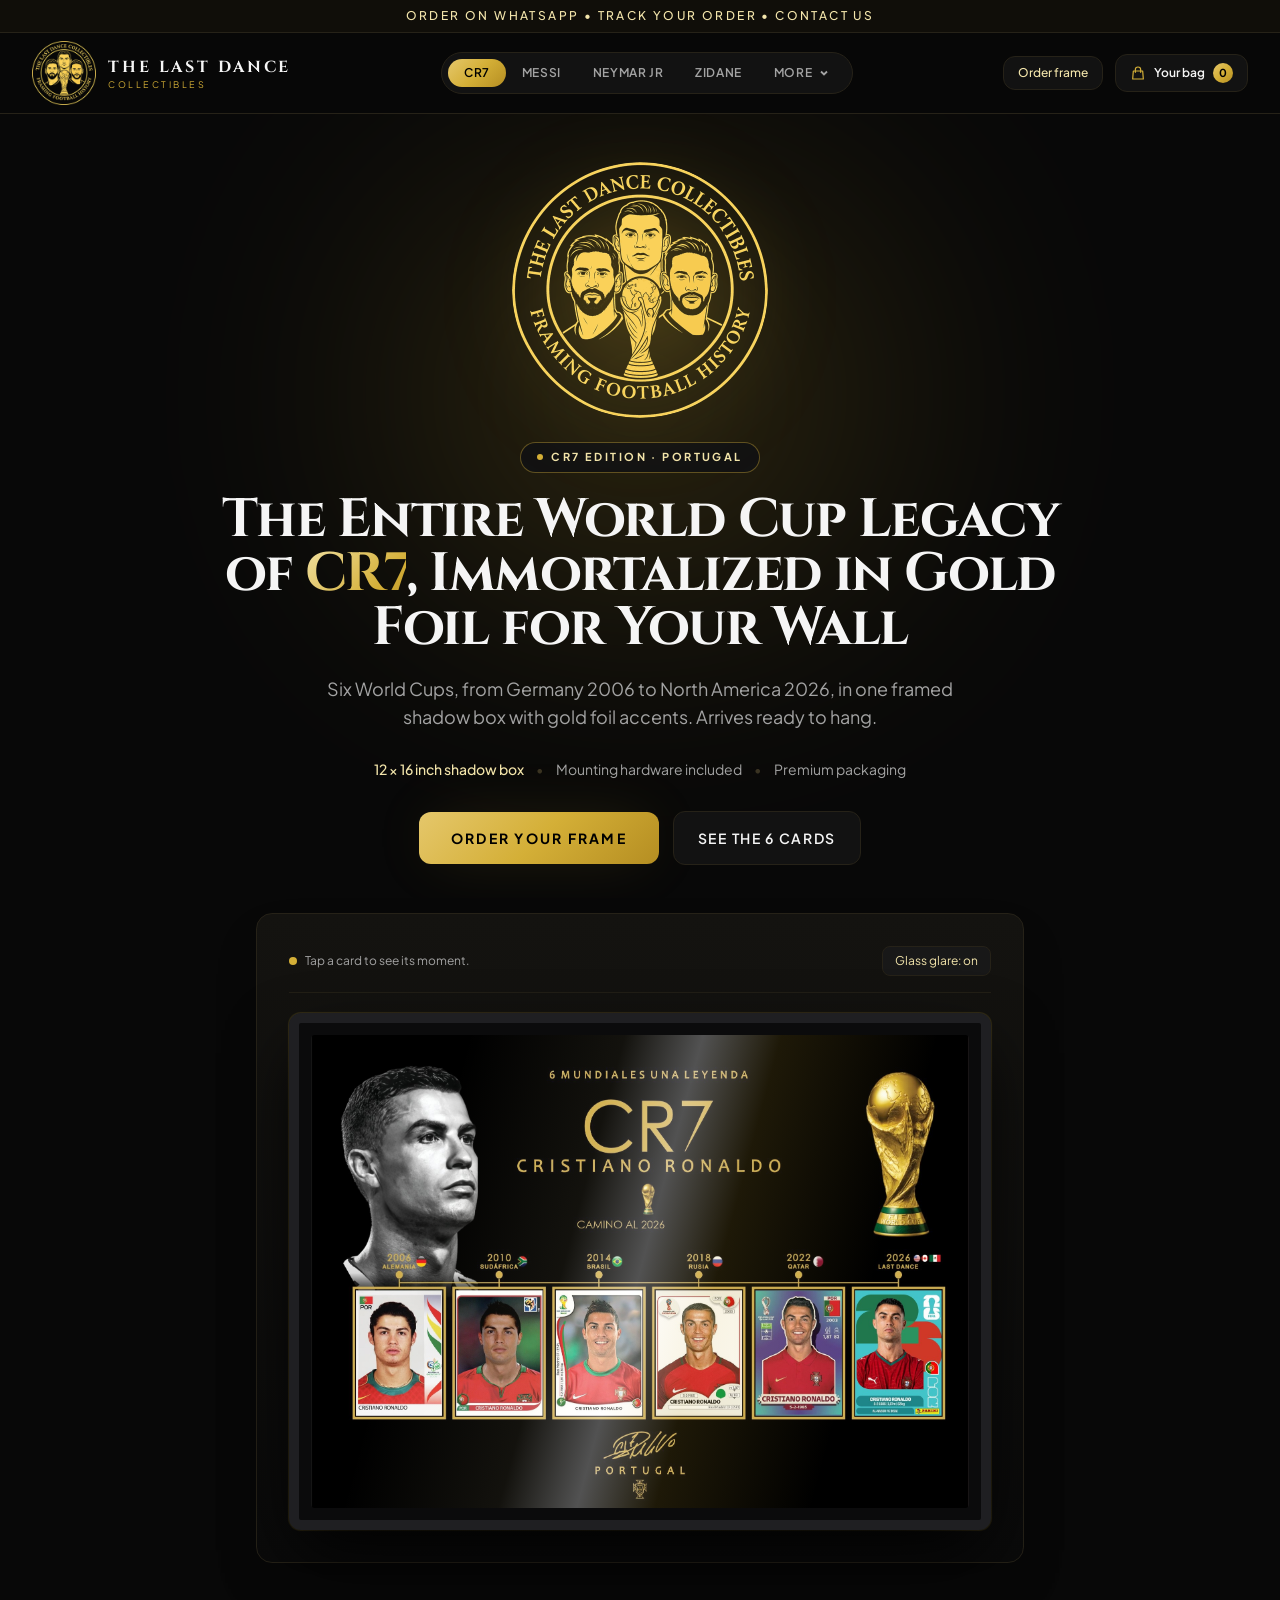
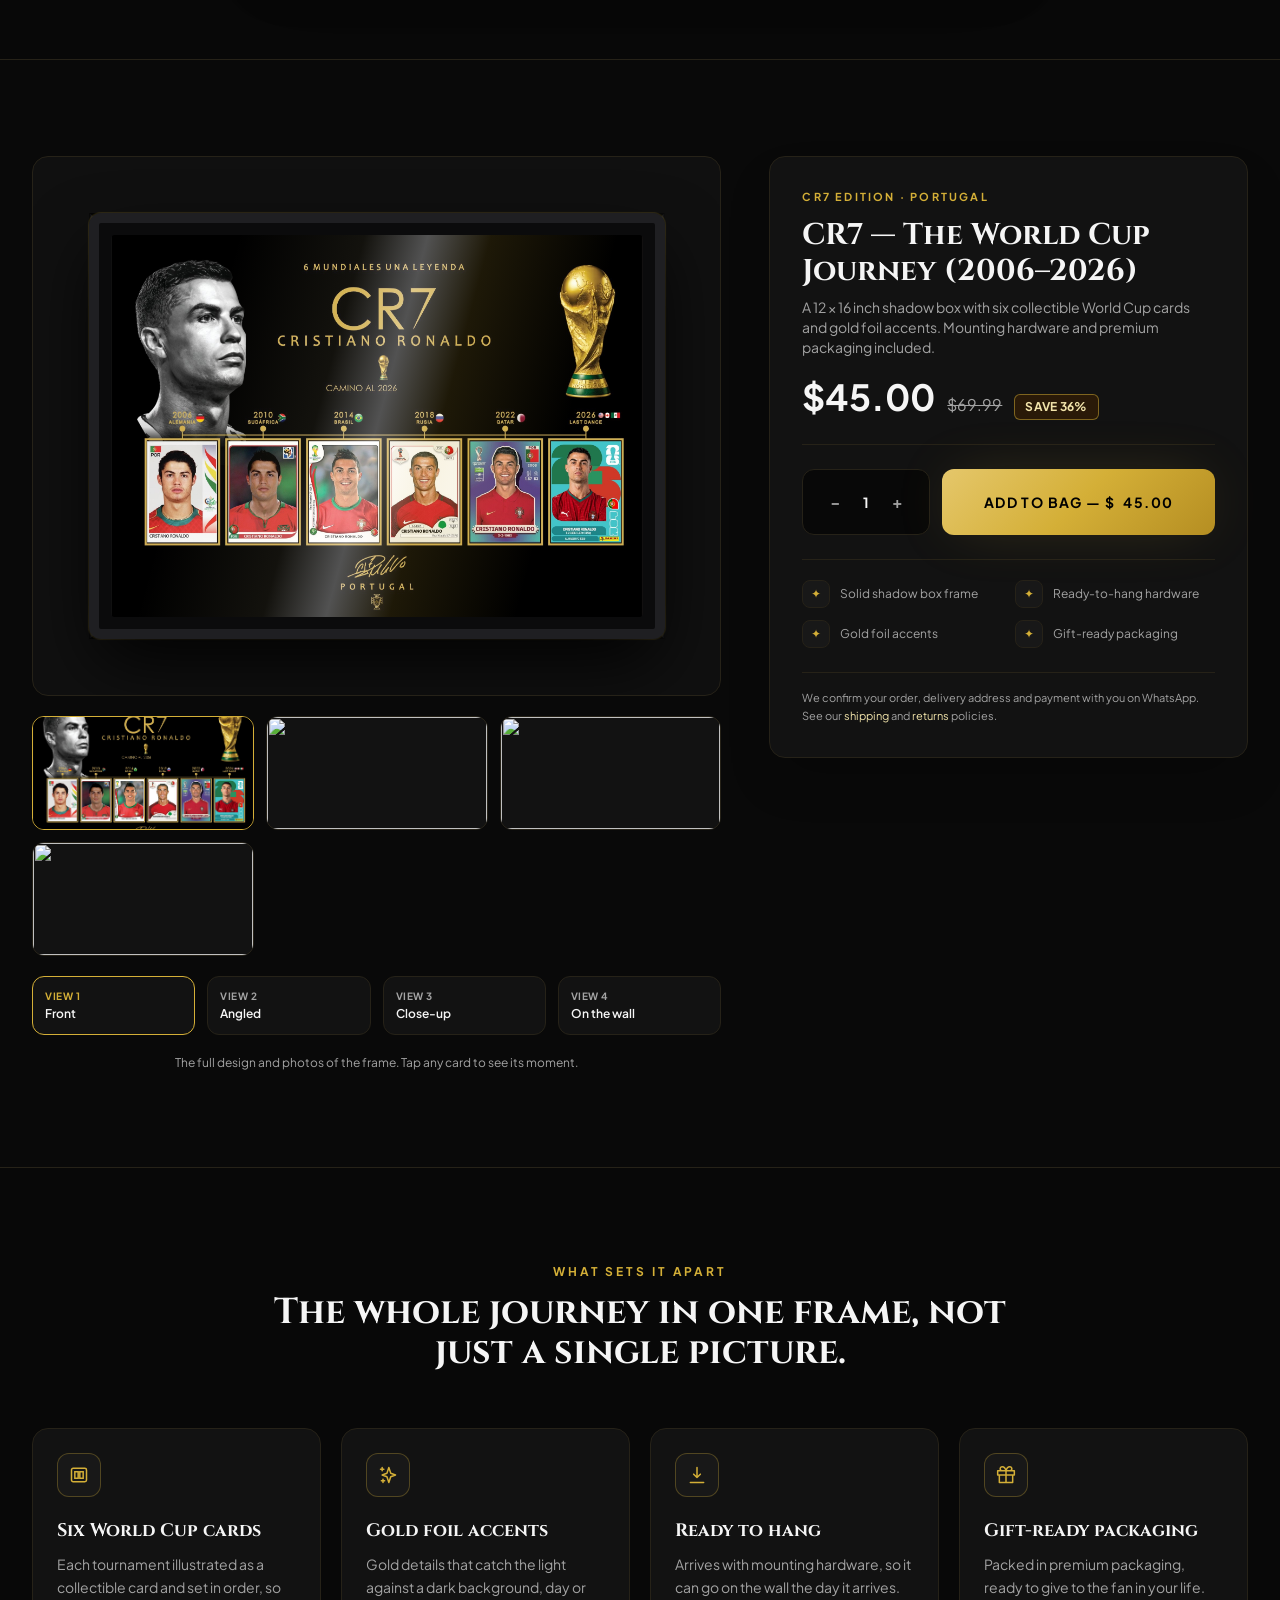
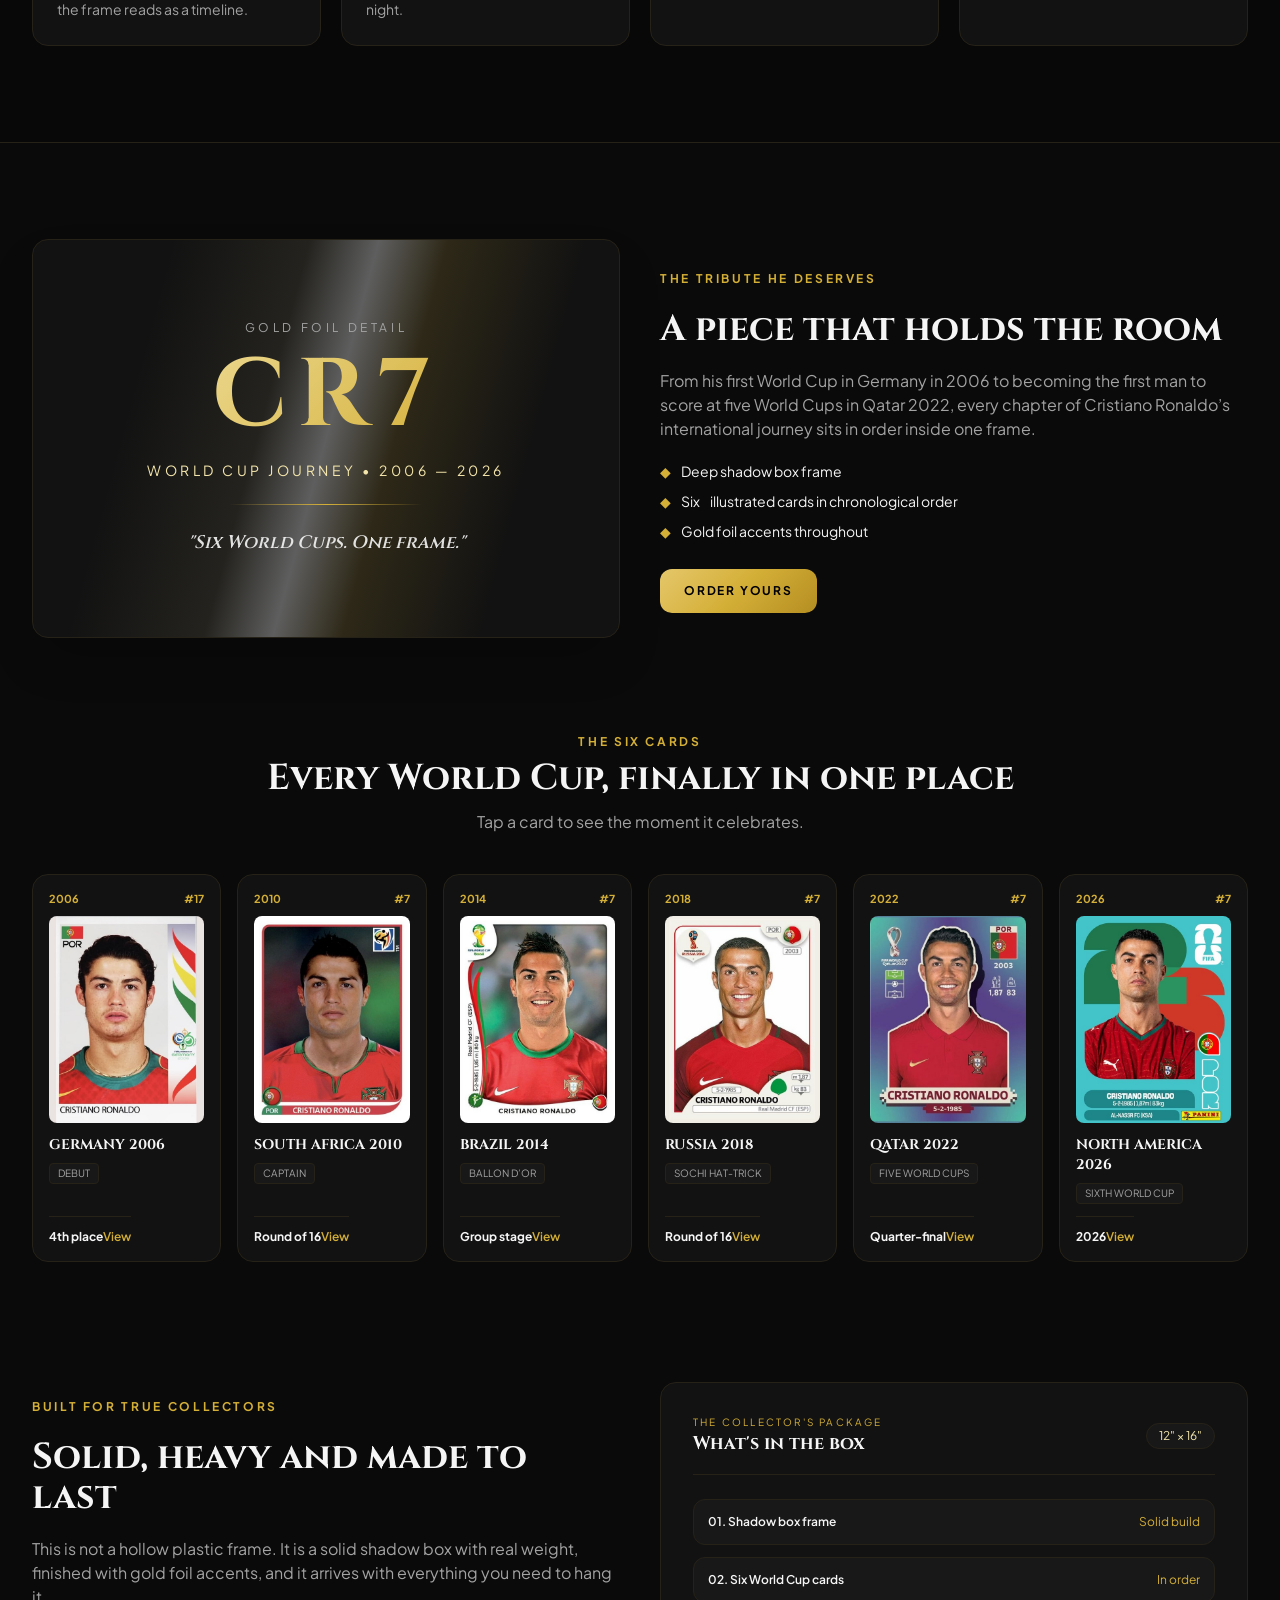
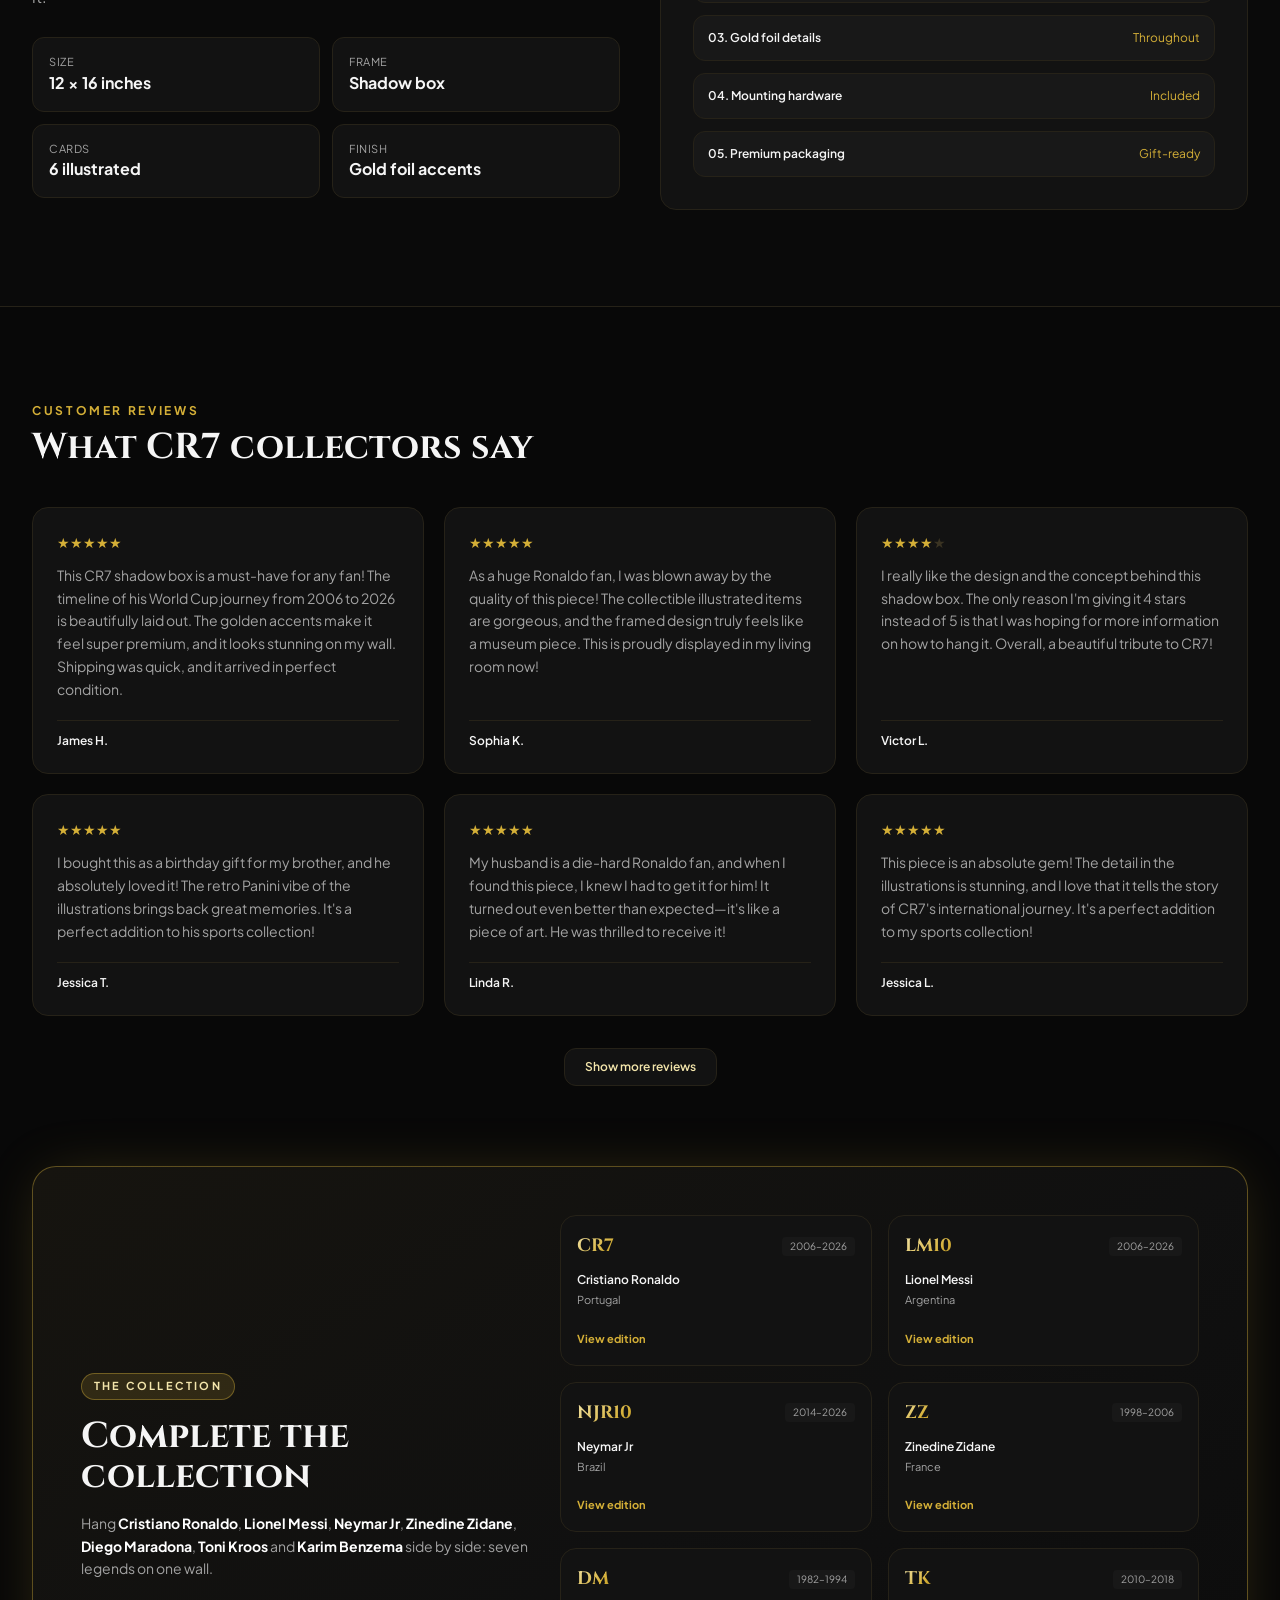
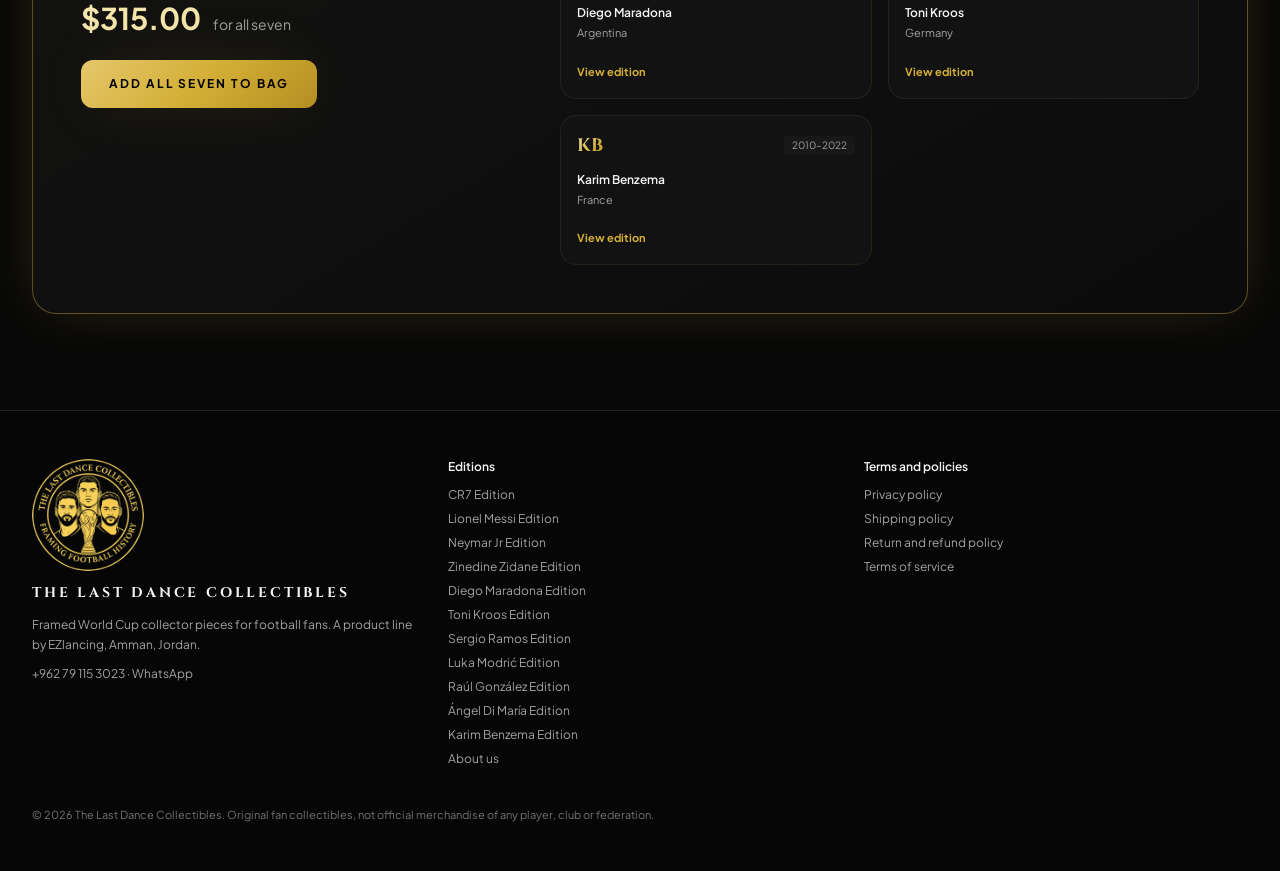
==== index.html @ a459f12a "Benzema edition: three World Cup stickers, photo, signature, FFF crest; Kroos gets the DFB crest Co-" ====
<!DOCTYPE html>
<html lang="en" class="dark scroll-smooth">
<head>
  <meta charset="UTF-8"/>
  <meta name="viewport" content="width=device-width, initial-scale=1.0"/>
  <title>The Last Dance Collectibles | World Cup Collector Frames</title>
  <meta name="description" content="Framed World Cup collector pieces for CR7, Lionel Messi and Neymar Jr fans: a 12×16 inch shadow box with six collectible cards, gold foil accents and mounting hardware. Order on WhatsApp."/>
  <link rel="canonical" href="https://legacy7.onrender.com/"/>
  <link rel="icon" type="image/png" href="favicon.png" id="favicon"/>
  <link rel="apple-touch-icon" href="apple-touch-icon.png"/>
  <meta name="theme-color" content="#080808"/>
  <meta property="og:type" content="product"/>
  <meta property="og:site_name" content="The Last Dance Collectibles"/>
  <meta property="og:title" content="The Last Dance Collectibles | World Cup Collector Frames"/>
  <meta property="og:description" content="Framed World Cup collector pieces for CR7, Lionel Messi and Neymar Jr fans: a 12×16 inch shadow box with six collectible cards, gold foil accents and mounting hardware. Order on WhatsApp."/>
  <meta property="og:url" content="https://legacy7.onrender.com/"/>
  <meta property="og:image" content="https://adelly33.com/cdn/shop/files/ly3.png?v=1781213927&amp;width=1200"/>
  <meta name="twitter:card" content="summary_large_image"/>
  <link rel="preload" href="fonts/cinzel-latin-700-normal.woff2" as="font" type="font/woff2" crossorigin/>
  <link rel="preload" href="fonts/plus-jakarta-sans-latin-wght-normal.woff2" as="font" type="font/woff2" crossorigin/>
  <link rel="preconnect" href="https://adelly33.com" crossorigin/>
  <script type="application/ld+json">{"@context": "https://schema.org", "@type": "Product", "name": "CR7 Edition — The Last Dance Collectibles", "description": "A 12×16 inch framed shadow box tracing CR7's World Cup journey from 2006 to 2026, with gold foil accents and mounting hardware included.", "image": "https://adelly33.com/cdn/shop/files/ly3.png?v=1781213927&width=1200", "brand": {"@type": "Brand", "name": "The Last Dance Collectibles"}, "offers": {"@type": "Offer", "price": "45.00", "priceCurrency": "USD", "availability": "https://schema.org/InStock", "url": "https://legacy7.onrender.com/"}}</script>
  <link rel="stylesheet" href="tailwind.css"/>
  <style>
    @font-face{font-family:'Cinzel';src:url('fonts/cinzel-latin-600-normal.woff2') format('woff2');font-weight:500 600;font-display:swap}
    @font-face{font-family:'Cinzel';src:url('fonts/cinzel-latin-700-normal.woff2') format('woff2');font-weight:700 900;font-display:swap}
    @font-face{font-family:'Plus Jakarta Sans';src:url('fonts/plus-jakarta-sans-latin-wght-normal.woff2') format('woff2');font-weight:200 800;font-display:swap}
    a:focus-visible,button:focus-visible{outline:2px solid #F3E5AB;outline-offset:3px}
    @media (prefers-reduced-motion: reduce){.foil-active .foil-shimmer-layer{animation:none}.frame-3d-wrapper{transition:none}}

    body {
      background-color: #080808;
      color: #F5F5F5;
      font-family: 'Plus Jakarta Sans', sans-serif;
      overflow-x: hidden;
    }

    /* Metallic Gold Text & Gradients */
    .text-gold-gradient {
      background: linear-gradient(135deg, #F3E5AB 0%, #D4AF37 45%, #AA8220 75%, #F3E5AB 100%);
      -webkit-background-clip: text;
      -webkit-text-fill-color: transparent;
      background-size: 200% auto;
    }

    .bg-gold-metallic {
      background: linear-gradient(135deg, #E5C76B 0%, #D4AF37 50%, #B58E22 100%);
    }

    .bg-gold-metallic:hover {
      background: linear-gradient(135deg, #F3E5AB 0%, #DFBD4B 50%, #C59B27 100%);
    }

    /* Interactive Shimmer Sweep */
    @keyframes foilSweep {
      0% { transform: translateX(-140%) skewX(-22deg); }
      100% { transform: translateX(240%) skewX(-22deg); }
    }

    .foil-shimmer-layer {
      position: absolute;
      inset: 0;
      background: linear-gradient(
        105deg,
        transparent 20%,
        rgba(243, 229, 171, 0.08) 40%,
        rgba(255, 255, 255, 0.32) 50%,
        rgba(212, 175, 55, 0.14) 60%,
        transparent 80%
      );
      pointer-events: none;
      transition: opacity 0.4s ease;
    }

    .foil-active .foil-shimmer-layer {
      animation: foilSweep 3.8s infinite ease-in-out;
    }

    /* Frame View Transformations */
    .frame-stage {
      perspective: 1400px;
    }

    .frame-3d-wrapper {
      transition: transform 0.65s cubic-bezier(0.22, 1, 0.36, 1), box-shadow 0.65s ease;
      transform-style: preserve-3d;
    }

    .view-front .frame-3d-wrapper {
      transform: rotateY(0deg) rotateX(0deg) scale(1);
    }

    .view-angled .frame-3d-wrapper {
      transform: rotateY(var(--ry, -24deg)) rotateX(var(--rx, 8deg)) scale(0.88);
    }
    .view-angled.tilting .frame-3d-wrapper { transition: transform 0.12s linear; }
    .hero-logo { filter: drop-shadow(0 12px 40px rgba(212,175,55,.35)); }
    /* 3D frame box: depth faces behind the front of the frame */
    .frame-box { position: relative; transform-style: preserve-3d; --d: 26px; }
    .frame-face { position: absolute; pointer-events: none; background: var(--edge, linear-gradient(90deg,#050505,#1c1c1f 55%,#0a0a0a)); }
    .frame-face.r { top: 0; right: 0; width: var(--d); height: 100%; transform-origin: right center; transform: rotateY(-90deg); }
    .frame-face.l { top: 0; left: 0; width: var(--d); height: 100%; transform-origin: left center; transform: rotateY(90deg); }
    .frame-face.b { left: 0; bottom: 0; height: var(--d); width: 100%; transform-origin: center bottom; transform: rotateX(90deg); }
    .frame-face.t { left: 0; top: 0; height: var(--d); width: 100%; transform-origin: center top; transform: rotateX(-90deg); }
    .frame-cast { position: absolute; inset: 4% 2% -2% 6%; background: rgba(0,0,0,.75); filter: blur(26px); transform: translateZ(calc(var(--d) * -1 - 2px)); opacity: 0; transition: opacity .6s; pointer-events: none; }
    .view-angled .frame-cast, .view-room .frame-cast { opacity: 1; }
    .frame-sheen { position: absolute; inset: 0; pointer-events: none; opacity: 0; transition: opacity .6s;
      background: linear-gradient(calc(110deg + var(--ry, -24deg) * 2), rgba(255,255,255,0) 35%, rgba(255,245,215,.16) 50%, rgba(255,255,255,0) 65%); }
    .view-angled .frame-sheen { opacity: 1; }

    .view-closeup .frame-3d-wrapper {
      transform: scale(1.14) translateY(-18px);
    }

    .view-room .frame-3d-wrapper {
      transform: scale(0.76) translateY(-12px);
    }

    /* Custom Scrollbar */
    ::-webkit-scrollbar {
      width: 6px;
      height: 6px;
    }
    ::-webkit-scrollbar-track {
      background: #080808;
    }
    ::-webkit-scrollbar-thumb {
      background: #2b2619;
      border-radius: 999px;
    }
    ::-webkit-scrollbar-thumb:hover {
      background: #D4AF37;
    }

    /* Subtle Velvet Texture Pattern */
    .velvet-mat {
      background-color: #0b0b0c;
      background-image: radial-gradient(rgba(212, 175, 55, 0.06) 1px, transparent 0);
      background-size: 16px 16px;
    }

    /* Hide scrollbar for clean pill strip on mobile */
    .no-scrollbar::-webkit-scrollbar {
      display: none;
    }
    .no-scrollbar {
      -ms-overflow-style: none;
      scrollbar-width: none;
    }
    @media (max-width: 639px) {
      footer a, footer button { display: inline-block; padding: 9px 0; }
      #announce-text ~ a { display: inline-block; padding: 6px 0; }
      body.has-buybar { padding-bottom: 76px; }
    }
    #mobile-buybar { transition: transform .3s ease; }
    #mobile-buybar.off { transform: translateY(110%); }
    </style>
</head>
<body class="antialiased selection:bg-[#D4AF37] selection:text-black">

  <!-- TOP ANNOUNCEMENT BAR -->
  <div class="bg-[#100E09] border-b border-[#262218] text-center py-1.5 sm:py-2 px-3 text-[10px] sm:text-xs tracking-[0.08em] sm:tracking-[0.2em] uppercase whitespace-nowrap overflow-hidden text-ellipsis text-[#F3E5AB] font-medium">
    <span id="announce-text">Order on WhatsApp</span> &bull; <a class="wa-link hover:text-white underline-offset-4 hover:underline" data-text="Hi, I would like to track my The Last Dance Collectibles order." href="https://wa.me/962791153023" target="_blank" rel="noopener">Track your order</a> &bull; <a class="wa-link hover:text-white underline-offset-4 hover:underline" href="https://wa.me/962791153023" target="_blank" rel="noopener">Contact us</a>
  </div>

  <!-- STICKY GLASSMORPHISM HEADER -->
  <header class="sticky top-0 z-40 bg-[#080808]/85 backdrop-blur-xl border-b border-[#262218]">
    <div class="max-w-7xl mx-auto px-4 sm:px-6 lg:px-8">
      <div class="flex items-center justify-between h-16 sm:h-20 gap-3">
        <a href="#top" class="flex items-center gap-3 group shrink-0" aria-label="The Last Dance Collectibles home">
          <img src="logo-mark.png" alt="" width="64" height="64" class="w-12 h-12 sm:w-16 sm:h-16 group-hover:scale-105 transition-transform"/>
          <div class="leading-tight">
            <span class="font-serif text-sm sm:text-base font-bold tracking-[0.18em] text-[#F5F5F5] block brand-1">THE LAST DANCE</span>
            <span class="text-[9px] tracking-[0.28em] uppercase text-[#D4AF37] block brand-2">Collectibles</span>
          </div>
        </a>

        <nav id="nav-desktop" aria-label="Player editions" class="hidden lg:flex items-center bg-[#121212] p-1.5 rounded-full border border-[#262218]"></nav>

        <div class="flex items-center gap-2 sm:gap-3">
          <a href="#buy-section" class="hidden lg:inline-flex items-center px-3.5 py-2 rounded-xl border border-[#262218] bg-[#121212] hover:border-[#D4AF37]/60 text-xs font-medium text-[#F3E5AB] transition-colors">Order frame</a>
          <button onclick="toggleCart(true)" aria-label="Open your bag" class="relative flex items-center gap-2 px-3.5 py-2 rounded-xl bg-[#121212] border border-[#262218] hover:border-[#D4AF37] text-[#F5F5F5] transition-all">
            <svg class="w-4 h-4 text-[#D4AF37]" fill="none" viewBox="0 0 24 24" stroke="currentColor" stroke-width="1.8" aria-hidden="true"><path stroke-linecap="round" stroke-linejoin="round" d="M16 11V7a4 4 0 00-8 0v4M5 9h14l1 12H4L5 9z" /></svg>
            <span class="text-xs font-semibold hidden sm:inline">Your bag</span>
            <span id="cart-badge" class="inline-flex items-center justify-center min-w-[20px] h-5 px-1.5 rounded-full bg-gold-metallic text-black text-[11px] font-bold">0</span>
          </button>
        </div>
      </div>

      <div id="nav-mobile" class="flex lg:hidden items-center gap-1.5 pb-3 -mx-4 px-4 overflow-x-auto no-scrollbar"></div>
    </div>
  </header>

  <main id="top" class="transition-opacity duration-300">

    <!-- 1. HERO -->
    <section class="relative pt-8 pb-16 sm:pt-12 sm:pb-24 overflow-hidden border-b border-[#262218]">
      <div id="hero-spotlight" class="pointer-events-none absolute top-10 left-1/2 -translate-x-1/2 w-[90vw] max-w-4xl h-[480px] rounded-full blur-[130px] opacity-25 transition-colors duration-700" style="background: radial-gradient(circle, #D4AF37 0%, transparent 70%);"></div>

      <div class="max-w-6xl mx-auto px-4 sm:px-6 lg:px-8 relative z-10 flex flex-col items-center text-center">
        <img src="Logo.png" alt="The Last Dance Collectibles, framing football history" width="512" height="512" fetchpriority="high"
             class="hero-logo w-40 h-40 sm:w-56 sm:h-56 lg:w-64 lg:h-64 rounded-full mb-6"/>
        <div class="inline-flex items-center gap-2 px-4 py-1.5 rounded-full bg-[#121212] border border-[#D4AF37]/40 mb-5 shadow-gold-glow">
          <span class="w-1.5 h-1.5 rounded-full bg-[#D4AF37]"></span>
          <span id="hero-edition-badge" class="text-[11px] font-bold tracking-[0.22em] uppercase text-[#F3E5AB]">CR7 Edition · Portugal</span>
        </div>

        <h1 id="hero-headline" class="font-serif text-3xl sm:text-5xl lg:text-[54px] font-bold tracking-tight leading-[1.14] max-w-4xl text-[#F5F5F5] mb-5">
          The Entire World Cup Legacy of <span class="text-gold-gradient">CR7</span>, Immortalized in Gold Foil for Your Wall
        </h1>

        <p id="hero-subheadline" class="text-sm sm:text-base lg:text-lg text-[#A3A3A3] max-w-2xl leading-relaxed mb-7"></p>

        <div class="flex flex-wrap items-center justify-center gap-3 text-xs sm:text-sm text-[#A3A3A3] mb-8">
          <span class="text-[#F3E5AB] font-medium">12 × 16 inch shadow box</span>
          <span class="text-[#3a3322]">•</span>
          <span>Mounting hardware included</span>
          <span class="text-[#3a3322]">•</span>
          <span>Premium packaging</span>
        </div>

        <div class="flex flex-col sm:flex-row items-center gap-3.5 w-full sm:w-auto mb-12">
          <a href="#buy-section" class="w-full sm:w-auto px-8 py-4 rounded-xl bg-gold-metallic text-black font-bold text-xs sm:text-sm tracking-[0.16em] uppercase shadow-gold-glow transition-transform active:scale-[0.98]">Order your frame</a>
          <button onclick="openCardModal(0)" class="w-full sm:w-auto px-6 py-4 rounded-xl bg-[#121212] border border-[#262218] hover:border-[#D4AF37]/60 text-[#F5F5F5] font-semibold text-xs sm:text-sm tracking-[0.12em] uppercase transition-colors">See the <span data-count="num">6</span> cards</button>
        </div>

        <div class="w-full max-w-3xl mx-auto">
          <div id="hero-frame-container" class="relative rounded-2xl p-4 sm:p-8 bg-gradient-to-b from-[#141310] to-[#0a0a0a] border border-[#262218] shadow-2xl">
            <div class="flex flex-wrap items-center justify-between gap-2 pb-4 mb-5 border-b border-[#262218]/80 text-xs">
              <div class="flex items-center gap-2 text-[#A3A3A3]">
                <span class="inline-block w-2 h-2 rounded-full bg-[#D4AF37]"></span>
                <span id="hero-frame-label">Tap a card to see its moment.</span>
              </div>
              <button id="hero-glare-btn" onclick="toggleFoilGlare()" class="inline-flex items-center gap-2 px-3 py-1.5 rounded-lg bg-[#181818] border border-[#262218] hover:border-[#D4AF37] text-[#F3E5AB] transition-colors">
                <span id="glare-btn-label">Glass glare: on</span>
              </button>
            </div>
            <div id="hero-shadowbox-mount"></div>
          </div>
        </div>
      </div>
    </section>

    <!-- 2. GALLERY & BUY BOX -->
    <section id="buy-section" class="py-16 sm:py-24 border-b border-[#262218] bg-[#090909] scroll-mt-28">
      <div class="max-w-7xl mx-auto px-4 sm:px-6 lg:px-8">
        <div class="grid grid-cols-1 lg:grid-cols-12 gap-10 lg:gap-12 items-start">

          <div class="lg:col-span-7 space-y-5">
            <div id="gallery-stage" class="frame-stage view-front relative rounded-2xl bg-[#101010] border border-[#262218] p-5 sm:p-10 min-h-[300px] sm:min-h-[540px] flex flex-col items-center justify-center overflow-hidden">
              <div id="room-wall-backdrop" class="hidden absolute inset-0 pointer-events-none transition-opacity duration-500">
                <div class="absolute inset-0 bg-gradient-to-b from-[#1a1815] via-[#12100e] to-[#090807]"></div>
                <div class="absolute top-0 left-1/2 -translate-x-1/2 w-96 h-64 bg-[#D4AF37]/10 blur-3xl"></div>
                <div class="absolute bottom-0 inset-x-0 h-16 bg-gradient-to-r from-[#23170f] via-[#362316] to-[#23170f] border-t border-[#4d3321]"></div>
              </div>
              <div id="gallery-frame-mount" class="frame-3d-wrapper w-full max-w-xl relative z-10"></div>
            </div>

            <!-- CR7: real photo thumbnails -->
            <div id="photo-thumbs" class="grid grid-cols-3 gap-3"></div>

            <!-- Illustrated editions: view angles -->
            <div id="angle-buttons" class="hidden grid grid-cols-2 sm:grid-cols-4 gap-3">
              <button onclick="setGalleryView('front')" id="view-btn-front" class="gallery-view-btn p-3 rounded-xl bg-[#121212] border border-[#D4AF37] text-left transition-all"><span class="block text-[10px] uppercase tracking-wider text-[#D4AF37] font-bold mb-0.5">View 1</span><span class="block text-xs font-semibold text-[#F5F5F5]">Front</span></button>
              <button onclick="setGalleryView('angled')" id="view-btn-angled" class="gallery-view-btn p-3 rounded-xl bg-[#121212] border border-[#262218] hover:border-[#D4AF37]/50 text-left transition-all"><span class="block text-[10px] uppercase tracking-wider text-[#A3A3A3] font-bold mb-0.5">View 2</span><span class="block text-xs font-semibold text-[#F5F5F5]">Angled</span></button>
              <button onclick="setGalleryView('closeup')" id="view-btn-closeup" class="gallery-view-btn p-3 rounded-xl bg-[#121212] border border-[#262218] hover:border-[#D4AF37]/50 text-left transition-all"><span class="block text-[10px] uppercase tracking-wider text-[#A3A3A3] font-bold mb-0.5">View 3</span><span class="block text-xs font-semibold text-[#F5F5F5]">Close-up</span></button>
              <button onclick="setGalleryView('room')" id="view-btn-room" class="gallery-view-btn p-3 rounded-xl bg-[#121212] border border-[#262218] hover:border-[#D4AF37]/50 text-left transition-all"><span class="block text-[10px] uppercase tracking-wider text-[#A3A3A3] font-bold mb-0.5">View 4</span><span class="block text-xs font-semibold text-[#F5F5F5]">On the wall</span></button>
            </div>
            <p id="gallery-tip" class="text-center text-xs text-[#A3A3A3]"></p>
          </div>

          <div class="lg:col-span-5 rounded-2xl bg-[#121212] border border-[#262218] p-6 sm:p-8 shadow-2xl lg:sticky lg:top-28">
            <span id="buybox-series" class="block text-[11px] font-bold tracking-[0.2em] uppercase text-[#D4AF37] mb-3">CR7 Edition</span>
            <h2 id="buybox-title" class="font-serif text-2xl sm:text-3xl font-bold text-[#F5F5F5] leading-snug mb-2"></h2>
            <p id="buybox-subtitle" class="text-xs sm:text-sm text-[#A3A3A3] mb-5">A 12 × 16 inch shadow box with <span data-count="word">six</span> collectible <span class="journey-word">World Cup</span> cards and gold foil accents. Mounting hardware and premium packaging included.</p>

            <div class="flex items-baseline gap-3 pb-6 mb-6 border-b border-[#262218]">
              <span id="price-now" class="text-3xl sm:text-4xl font-bold text-[#F5F5F5]">$45.00</span>
              <span id="price-was" class="text-base text-[#A3A3A3] line-through">$69.99</span>
              <span id="price-save" class="px-2.5 py-1 rounded-md bg-[#2a1a08] border border-[#D4AF37]/50 text-[#F3E5AB] text-xs font-bold tracking-wide">SAVE 46%</span>
            </div>

            <div class="flex flex-col sm:flex-row gap-3 mb-6">
              <div class="flex items-center justify-between sm:w-32 px-3 py-3 rounded-xl bg-[#080808] border border-[#262218]">
                <button onclick="updateBuyQty(-1)" aria-label="Decrease quantity" class="w-10 h-10 rounded-lg hover:bg-[#181818] text-[#A3A3A3] hover:text-white font-bold transition-colors">−</button>
                <span id="buy-qty" class="text-sm font-bold text-[#F5F5F5]">1</span>
                <button onclick="updateBuyQty(1)" aria-label="Increase quantity" class="w-10 h-10 rounded-lg hover:bg-[#181818] text-[#A3A3A3] hover:text-white font-bold transition-colors">+</button>
              </div>
              <button id="add-btn" onclick="addCurrentPlayerToCart()" class="flex-1 disabled:opacity-40 disabled:cursor-not-allowed py-4 px-4 rounded-xl bg-gold-metallic text-black font-bold text-xs sm:text-sm tracking-[0.1em] uppercase whitespace-nowrap shadow-gold-glow flex items-center justify-center gap-2 transition-transform active:scale-[0.98]">
                <span>Add to bag — $<span id="buy-btn-total">45.00</span></span>
              </button>
            </div>

            <div class="grid grid-cols-2 gap-3 pt-5 border-t border-[#262218] text-xs text-[#A3A3A3] mb-6">
              <div class="flex items-center gap-2.5"><span class="w-7 h-7 rounded-lg bg-[#181818] border border-[#262218] flex items-center justify-center text-[#D4AF37] shrink-0">✦</span><span>Solid shadow box frame</span></div>
              <div class="flex items-center gap-2.5"><span class="w-7 h-7 rounded-lg bg-[#181818] border border-[#262218] flex items-center justify-center text-[#D4AF37] shrink-0">✦</span><span>Ready-to-hang hardware</span></div>
              <div class="flex items-center gap-2.5"><span class="w-7 h-7 rounded-lg bg-[#181818] border border-[#262218] flex items-center justify-center text-[#D4AF37] shrink-0">✦</span><span>Gold foil accents</span></div>
              <div class="flex items-center gap-2.5"><span class="w-7 h-7 rounded-lg bg-[#181818] border border-[#262218] flex items-center justify-center text-[#D4AF37] shrink-0">✦</span><span>Gift-ready packaging</span></div>
            </div>

            <p class="pt-4 border-t border-[#262218] text-[11px] text-[#A3A3A3] leading-relaxed">
              We confirm your order, delivery address and payment with you on WhatsApp. See our <a href="shipping.html" class="text-[#F3E5AB] hover:underline">shipping</a> and <a href="returns.html" class="text-[#F3E5AB] hover:underline">returns</a> policies.
            </p>
          </div>

        </div>
      </div>
    </section>

    <!-- 3. FEATURE GRID -->
    <section class="py-16 sm:py-24 border-b border-[#262218]">
      <div class="max-w-7xl mx-auto px-4 sm:px-6 lg:px-8">
        <div class="text-center max-w-3xl mx-auto mb-14">
          <span class="text-xs font-bold tracking-[0.24em] uppercase text-[#D4AF37] block mb-3">What sets it apart</span>
          <h2 class="font-serif text-2xl sm:text-4xl font-bold text-[#F5F5F5] leading-tight">The whole journey in one frame, not just a single picture.</h2>
        </div>
        <div class="grid grid-cols-1 sm:grid-cols-2 lg:grid-cols-4 gap-5">
          <div class="p-6 rounded-2xl bg-[#121212] border border-[#262218] hover:border-[#D4AF37]/50 transition-colors">
            <div class="w-11 h-11 rounded-xl bg-[#181818] border border-[#D4AF37]/30 flex items-center justify-center text-[#D4AF37] mb-5"><svg class="w-5 h-5" fill="none" viewBox="0 0 24 24" stroke="currentColor" stroke-width="1.8" aria-hidden="true"><rect x="3" y="4" width="18" height="16" rx="2"/><path d="M7 8h4v8H7zM13 8h4v8h-4z"/></svg></div>
            <h3 class="font-serif text-lg font-bold text-[#F5F5F5] mb-2"><span data-count="Word">Six</span> <span class="journey-word">World Cup</span> cards</h3>
            <p class="text-sm text-[#A3A3A3] leading-relaxed">Each tournament illustrated as a collectible card and set in order, so the frame reads as a timeline.</p>
          </div>
          <div class="p-6 rounded-2xl bg-[#121212] border border-[#262218] hover:border-[#D4AF37]/50 transition-colors">
            <div class="w-11 h-11 rounded-xl bg-[#181818] border border-[#D4AF37]/30 flex items-center justify-center text-[#D4AF37] mb-5"><svg class="w-5 h-5" fill="none" viewBox="0 0 24 24" stroke="currentColor" stroke-width="1.8" aria-hidden="true"><path stroke-linecap="round" stroke-linejoin="round" d="M5 3v4M3 5h4M6 17v4m-2-2h4m5-16l2.286 6.857L21 12l-5.714 2.143L13 21l-2.286-6.857L5 12l5.714-2.143L13 3z" /></svg></div>
            <h3 class="font-serif text-lg font-bold text-[#F5F5F5] mb-2">Gold foil accents</h3>
            <p class="text-sm text-[#A3A3A3] leading-relaxed">Gold details that catch the light against a dark background, day or night.</p>
          </div>
          <div class="p-6 rounded-2xl bg-[#121212] border border-[#262218] hover:border-[#D4AF37]/50 transition-colors">
            <div class="w-11 h-11 rounded-xl bg-[#181818] border border-[#D4AF37]/30 flex items-center justify-center text-[#D4AF37] mb-5"><svg class="w-5 h-5" fill="none" viewBox="0 0 24 24" stroke="currentColor" stroke-width="1.8" aria-hidden="true"><path stroke-linecap="round" stroke-linejoin="round" d="M12 3v12m0 0l-4-4m4 4l4-4M4 21h16" /></svg></div>
            <h3 class="font-serif text-lg font-bold text-[#F5F5F5] mb-2">Ready to hang</h3>
            <p class="text-sm text-[#A3A3A3] leading-relaxed">Arrives with mounting hardware, so it can go on the wall the day it arrives.</p>
          </div>
          <div class="p-6 rounded-2xl bg-[#121212] border border-[#262218] hover:border-[#D4AF37]/50 transition-colors">
            <div class="w-11 h-11 rounded-xl bg-[#181818] border border-[#D4AF37]/30 flex items-center justify-center text-[#D4AF37] mb-5"><svg class="w-5 h-5" fill="none" viewBox="0 0 24 24" stroke="currentColor" stroke-width="1.8" aria-hidden="true"><path stroke-linecap="round" stroke-linejoin="round" d="M20 12v9H4v-9M2 7h20v5H2zM12 21V7m0 0H7.5a2.5 2.5 0 110-5C11 2 12 7 12 7zm0 0h4.5a2.5 2.5 0 100-5C13 2 12 7 12 7z" /></svg></div>
            <h3 class="font-serif text-lg font-bold text-[#F5F5F5] mb-2">Gift-ready packaging</h3>
            <p class="text-sm text-[#A3A3A3] leading-relaxed">Packed in premium packaging, ready to give to the fan in your life.</p>
          </div>
        </div>
      </div>
    </section>

    <!-- 4. STORY ROWS -->
    <section class="py-16 sm:py-24 border-b border-[#262218] bg-[#0A0A0A]">
      <div class="max-w-7xl mx-auto px-4 sm:px-6 lg:px-8 space-y-24">

        <div class="grid grid-cols-1 lg:grid-cols-12 gap-10 items-center">
          <div class="lg:col-span-6">
            <div id="foil-demo-card" class="foil-active relative rounded-2xl bg-[#121212] border border-[#262218] p-8 sm:p-12 overflow-hidden shadow-2xl">
              <div class="foil-shimmer-layer"></div>
              <div class="relative z-10 text-center py-8">
                <span class="text-xs tracking-[0.3em] uppercase text-[#A3A3A3] block mb-3">Gold foil detail</span>
                <div id="story-monogram" class="font-serif text-6xl sm:text-8xl font-extrabold text-gold-gradient tracking-widest mb-4">CR7</div>
                <p id="story-era-span" class="text-xs sm:text-sm tracking-[0.25em] uppercase text-[#F3E5AB] mb-6">World Cup journey • 2006 — 2026</p>
                <div class="w-48 h-px mx-auto bg-gradient-to-r from-transparent via-[#D4AF37] to-transparent mb-6"></div>
                <p id="story-signature-quote" class="font-serif italic text-base sm:text-lg text-[#F5F5F5]/90"></p>
              </div>
            </div>
          </div>
          <div class="lg:col-span-6 space-y-5">
            <span class="text-xs font-bold tracking-[0.22em] uppercase text-[#D4AF37]">The tribute he deserves</span>
            <h2 class="font-serif text-2xl sm:text-4xl font-bold text-[#F5F5F5] leading-tight">A piece that holds the room</h2>
            <p id="story-1-copy" class="text-sm sm:text-base text-[#A3A3A3] leading-relaxed"></p>
            <ul class="space-y-2.5 text-sm text-[#F5F5F5]">
              <li class="flex items-center gap-2.5"><span class="text-[#D4AF37]">◆</span> Deep shadow box frame</li>
              <li class="flex items-center gap-2.5"><span class="text-[#D4AF37]">◆</span> <span data-count="Word">Six</span> illustrated cards in chronological order</li>
              <li class="flex items-center gap-2.5"><span class="text-[#D4AF37]">◆</span> Gold foil accents throughout</li>
            </ul>
            <div class="pt-2"><a href="#buy-section" class="inline-flex items-center gap-2 px-6 py-3.5 rounded-xl bg-gold-metallic text-black font-bold text-xs tracking-[0.15em] uppercase">Order yours</a></div>
          </div>
        </div>

        <div class="space-y-10">
          <div class="text-center max-w-3xl mx-auto">
            <span class="text-xs font-bold tracking-[0.22em] uppercase text-[#D4AF37] block mb-2">The <span data-count="word">six</span> cards</span>
            <h2 class="font-serif text-2xl sm:text-4xl font-bold text-[#F5F5F5] mb-3" id="cards-heading">Every World Cup, finally in one place</h2>
            <p class="text-sm sm:text-base text-[#A3A3A3]">Tap a card to see the moment it celebrates.</p>
          </div>
          <div id="timeline-cards-grid" class="grid grid-cols-2 sm:grid-cols-3 lg:grid-cols-6 gap-4"></div>
        </div>

        <div class="grid grid-cols-1 lg:grid-cols-12 gap-10 items-center pt-6">
          <div class="lg:col-span-6 order-2 lg:order-1 space-y-5">
            <span class="text-xs font-bold tracking-[0.22em] uppercase text-[#D4AF37]">Built for true collectors</span>
            <h2 class="font-serif text-2xl sm:text-4xl font-bold text-[#F5F5F5] leading-tight">Solid, heavy and made to last</h2>
            <p class="text-sm sm:text-base text-[#A3A3A3] leading-relaxed">This is not a hollow plastic frame. It is a solid shadow box with real weight, finished with gold foil accents, and it arrives with everything you need to hang it.</p>
            <div class="grid grid-cols-2 gap-3 pt-2">
              <div class="p-4 rounded-xl bg-[#121212] border border-[#262218]"><span class="block text-[11px] uppercase tracking-wider text-[#A3A3A3]">Size</span><span class="text-base font-bold text-[#F5F5F5]">12 × 16 inches</span></div>
              <div class="p-4 rounded-xl bg-[#121212] border border-[#262218]"><span class="block text-[11px] uppercase tracking-wider text-[#A3A3A3]">Frame</span><span class="text-base font-bold text-[#F5F5F5]">Shadow box</span></div>
              <div class="p-4 rounded-xl bg-[#121212] border border-[#262218]"><span class="block text-[11px] uppercase tracking-wider text-[#A3A3A3]">Cards</span><span class="text-base font-bold text-[#F5F5F5]"><span data-count="num">6</span> illustrated</span></div>
              <div class="p-4 rounded-xl bg-[#121212] border border-[#262218]"><span class="block text-[11px] uppercase tracking-wider text-[#A3A3A3]">Finish</span><span class="text-base font-bold text-[#F5F5F5]">Gold foil accents</span></div>
            </div>
          </div>
          <div class="lg:col-span-6 order-1 lg:order-2">
            <div class="rounded-2xl bg-[#121212] border border-[#262218] p-6 sm:p-8 relative overflow-hidden">
              <div class="flex items-center justify-between border-b border-[#262218] pb-4 mb-6">
                <div>
                  <span class="text-[10px] uppercase tracking-[0.22em] text-[#D4AF37] block">The collector's package</span>
                  <span class="font-serif text-lg font-bold text-[#F5F5F5]">What's in the box</span>
                </div>
                <span class="px-3 py-1 rounded-full bg-[#181818] border border-[#262218] text-xs text-[#F3E5AB]">12" × 16"</span>
              </div>
              <div class="space-y-3 text-xs">
                <div class="p-3.5 rounded-xl bg-[#181818] border border-[#262218] flex items-center justify-between"><span class="font-semibold text-[#F5F5F5]">01. Shadow box frame</span><span class="text-[#D4AF37]">Solid build</span></div>
                <div class="p-3.5 rounded-xl bg-[#181818] border border-[#262218] flex items-center justify-between"><span class="font-semibold text-[#F5F5F5]">02. <span data-count="Word">Six</span> <span class="journey-word">World Cup</span> cards</span><span class="text-[#D4AF37]">In order</span></div>
                <div class="p-3.5 rounded-xl bg-[#181818] border border-[#262218] flex items-center justify-between"><span class="font-semibold text-[#F5F5F5]">03. Gold foil details</span><span class="text-[#D4AF37]">Throughout</span></div>
                <div class="p-3.5 rounded-xl bg-[#181818] border border-[#262218] flex items-center justify-between"><span class="font-semibold text-[#F5F5F5]">04. Mounting hardware</span><span class="text-[#D4AF37]">Included</span></div>
                <div class="p-3.5 rounded-xl bg-[#181818] border border-[#262218] flex items-center justify-between"><span class="font-semibold text-[#F5F5F5]">05. Premium packaging</span><span class="text-[#D4AF37]">Gift-ready</span></div>
              </div>
            </div>
          </div>
        </div>

      </div>
    </section>

    <!-- 5. REVIEWS & TRIO -->
    <section class="py-16 sm:py-24">
      <div class="max-w-7xl mx-auto px-4 sm:px-6 lg:px-8 space-y-20">

        <div id="reviews-block">
          <div class="flex flex-col sm:flex-row sm:items-end justify-between gap-4 mb-10">
            <div>
              <span class="text-xs font-bold tracking-[0.22em] uppercase text-[#D4AF37] block mb-2">Customer reviews</span>
              <h2 id="reviews-heading" class="font-serif text-2xl sm:text-4xl font-bold text-[#F5F5F5]">What CR7 collectors say</h2>
            </div>
          </div>
          <div id="reviews-grid" class="grid grid-cols-1 md:grid-cols-3 gap-5"></div>
          <div class="text-center mt-8"><button id="reviews-more" onclick="showMoreReviews()" class="px-5 py-2.5 rounded-xl bg-[#121212] border border-[#262218] hover:border-[#D4AF37] text-xs font-semibold text-[#F3E5AB]">Show more reviews</button></div>
        </div>

        <div id="trio-block" class="rounded-3xl bg-gradient-to-br from-[#16140f] via-[#101010] to-[#0b0b0b] border border-[#D4AF37]/40 p-6 sm:p-10 lg:p-12 shadow-gold-glow">
          <div class="grid grid-cols-1 lg:grid-cols-12 gap-8 items-center">
            <div class="lg:col-span-5 space-y-4">
              <span class="inline-block px-3 py-1 rounded-full bg-[#D4AF37]/15 border border-[#D4AF37]/40 text-[#F3E5AB] text-[11px] font-bold tracking-[0.2em] uppercase">The collection</span>
              <h2 id="trio-title" class="font-serif text-2xl sm:text-4xl font-bold text-[#F5F5F5] leading-tight">Complete the trio</h2>
              <p id="trio-text" class="text-sm text-[#A3A3A3] leading-relaxed">Hang <strong class="text-white">CR7</strong>, <strong class="text-white">Lionel Messi</strong> and <strong class="text-white">Neymar Jr</strong> side by side: three World Cup journeys on one wall.</p>
              <div class="flex items-baseline gap-3 pt-1"><span id="trio-price" class="text-3xl font-bold text-[#F3E5AB]">$135.00</span><span id="trio-count" class="text-sm text-[#A3A3A3]">for all three</span></div>
              <div class="pt-2"><button id="trio-add" onclick="addTrioToCart()" class="w-full sm:w-auto px-7 py-4 rounded-xl bg-gold-metallic text-black font-bold text-xs tracking-[0.16em] uppercase shadow-gold-glow transition-transform active:scale-[0.98]">Add all three to bag</button></div>
            </div>
            <div id="trio-cards" class="lg:col-span-7 grid grid-cols-1 sm:grid-cols-3 gap-4">
            </div>
          </div>
        </div>

      </div>
    </section>
  </main>

  <!-- FOOTER -->
  <footer class="border-t border-[#262218] bg-[#060606] py-12 text-xs text-[#A3A3A3]">
    <div class="max-w-7xl mx-auto px-4 sm:px-6 lg:px-8 grid grid-cols-1 sm:grid-cols-3 gap-8">
      <div class="space-y-3">
        <img src="Logo.png" alt="The Last Dance Collectibles, framing football history" width="112" height="112" class="w-28 h-28 rounded-full" loading="lazy"/>
        <span class="font-serif text-sm font-bold tracking-[0.2em] text-[#F5F5F5] block">THE LAST DANCE COLLECTIBLES</span>
        <p class="leading-relaxed">Framed World Cup collector pieces for football fans. A product line by EZlancing, Amman, Jordan.</p>
        <p><a id="phone-link" href="tel:+962791153023" class="hover:text-[#D4AF37]">+962 79 115 3023</a> · <a class="wa-link hover:text-[#D4AF37]" href="https://wa.me/962791153023" target="_blank" rel="noopener">WhatsApp</a></p>
      </div>
      <div>
        <span class="block text-[#F5F5F5] font-semibold mb-3">Editions</span>
        <ul id="footer-editions" class="space-y-2">
          <li><a href="about.html" class="hover:text-[#D4AF37]">About us</a></li>
        </ul>
      </div>
      <div>
        <span class="block text-[#F5F5F5] font-semibold mb-3">Terms and policies</span>
        <ul class="space-y-2">
          <li><a href="privacy.html" class="hover:text-[#D4AF37]">Privacy policy</a></li>
          <li><a href="shipping.html" class="hover:text-[#D4AF37]">Shipping policy</a></li>
          <li><a href="returns.html" class="hover:text-[#D4AF37]">Return and refund policy</a></li>
          <li><a href="terms.html" class="hover:text-[#D4AF37]">Terms of service</a></li>
        </ul>
      </div>
    </div>
    <p class="max-w-7xl mx-auto px-4 sm:px-6 lg:px-8 mt-10 text-[11px] text-[#737373]">© 2026 The Last Dance Collectibles. Original fan collectibles, not official merchandise of any player, club or federation.</p>
  </footer>

  <!-- CARD MODAL -->
  <div id="card-modal" role="dialog" aria-modal="true" aria-labelledby="modal-card-title" class="fixed inset-0 z-50 hidden items-center justify-center p-4 bg-black/85 backdrop-blur-md" onclick="if(event.target===this)closeCardModal()">
    <div class="relative w-full max-w-md rounded-2xl bg-[#121212] border border-[#D4AF37]/50 p-6 sm:p-7 shadow-2xl">
      <button onclick="closeCardModal()" aria-label="Close" class="absolute top-4 right-4 w-8 h-8 rounded-full bg-[#181818] border border-[#262218] text-[#A3A3A3] hover:text-white flex items-center justify-center">✕</button>
      <div class="flex items-center gap-2 text-[11px] font-bold tracking-[0.2em] uppercase text-[#D4AF37] mb-2"><span><span class="journey-word">World Cup</span> card</span><span>•</span><span id="modal-card-year">2006</span></div>
      <h3 id="modal-card-title" class="font-serif text-2xl font-bold text-[#F5F5F5] mb-1"></h3>
      <p id="modal-card-nation" class="text-xs text-[#A3A3A3] mb-5"></p>
      <div id="modal-card-visual" class="mb-5 flex justify-center"></div>
      <p id="modal-card-desc" class="text-sm text-[#A3A3A3] leading-relaxed mb-5"></p>
      <div class="grid grid-cols-3 gap-2.5 p-3.5 rounded-xl bg-[#080808] border border-[#262218] text-center mb-5">
        <div><span class="block text-[10px] uppercase text-[#A3A3A3]">Year</span><span id="modal-stat-year" class="text-base font-bold text-[#F5F5F5]"></span></div>
        <div><span class="block text-[10px] uppercase text-[#A3A3A3]">Shirt</span><span id="modal-stat-shirt" class="text-base font-bold text-[#D4AF37]"></span></div>
        <div><span class="block text-[10px] uppercase text-[#A3A3A3]">Reached</span><span id="modal-stat-stage" class="text-xs font-bold text-[#F3E5AB]"></span></div>
      </div>
      <div class="flex items-center justify-between gap-3">
        <button onclick="stepCardModal(-1)" class="flex-1 py-2.5 rounded-xl bg-[#181818] border border-[#262218] hover:border-[#D4AF37] text-xs font-semibold text-[#F5F5F5]">Previous card</button>
        <button onclick="stepCardModal(1)" class="flex-1 py-2.5 rounded-xl bg-[#181818] border border-[#262218] hover:border-[#D4AF37] text-xs font-semibold text-[#F5F5F5]">Next card</button>
      </div>
    </div>
  </div>

  <!-- BAG DRAWER -->
  <div id="cart-drawer-overlay" onclick="toggleCart(false)" class="fixed inset-0 z-50 hidden bg-black/80 backdrop-blur-sm"></div>
  <aside id="cart-drawer" aria-label="Your bag" class="fixed top-0 right-0 z-50 h-full w-full max-w-md bg-[#0D0D0D] border-l border-[#262218] transform translate-x-full transition-transform duration-300 flex flex-col">
    <div class="p-6 border-b border-[#262218] flex items-center justify-between">
      <div><span class="text-[10px] uppercase tracking-[0.22em] text-[#D4AF37] block">The Last Dance Collectibles</span><h3 class="font-serif text-xl font-bold text-[#F5F5F5]">Your bag</h3></div>
      <button onclick="toggleCart(false)" aria-label="Close bag" class="w-9 h-9 rounded-xl bg-[#181818] border border-[#262218] text-[#A3A3A3] hover:text-white flex items-center justify-center">✕</button>
    </div>
    <div class="px-6 py-3 bg-[#14120d] border-b border-[#262218] text-xs text-[#F3E5AB]">Delivery and payment are confirmed with you on WhatsApp.</div>
    <div id="cart-items-container" class="flex-1 overflow-y-auto p-6 space-y-4"></div>
    <div class="p-6 border-t border-[#262218] bg-[#101010] space-y-4">
      <div class="flex justify-between text-base font-bold text-[#F5F5F5]"><span>Total (USD)</span><span id="cart-total" class="text-[#F3E5AB]">$0.00</span></div>
      <button onclick="checkoutWhatsApp()" id="checkout-btn" class="w-full py-4 rounded-xl bg-gold-metallic text-black font-bold text-xs tracking-[0.18em] uppercase shadow-gold-glow disabled:opacity-40 disabled:cursor-not-allowed">Order on WhatsApp</button>
    </div>
  </aside>

  <script>
    // Photos for the CR7 edition
    let CR7_PHOTOS = [
      'https://adelly33.com/cdn/shop/files/ly3.png?v=1781213927&width=1200',
      'https://adelly33.com/cdn/shop/files/ly2.png?v=1781213927&width=1200',
      'https://adelly33.com/cdn/shop/files/ly4.png?v=1781213927&width=1200'
    ];

    // Customer reviews for the CR7 edition
    const CR7_REVIEWS = [{"stars": 5, "text": "This CR7 shadow box is a must-have for any fan! The timeline of his World Cup journey from 2006 to 2026 is beautifully laid out. The golden accents make it feel super premium, and it looks stunning on my wall. Shipping was quick, and it arrived in perfect condition.", "author": "James H."}, {"stars": 5, "text": "As a huge Ronaldo fan, I was blown away by the quality of this piece! The collectible illustrated items are gorgeous, and the framed design truly feels like a museum piece. This is proudly displayed in my living room now!", "author": "Sophia K."}, {"stars": 4, "text": "I really like the design and the concept behind this shadow box. The only reason I'm giving it 4 stars instead of 5 is that I was hoping for more information on how to hang it. Overall, a beautiful tribute to CR7!", "author": "Victor L."}, {"stars": 5, "text": "I bought this as a birthday gift for my brother, and he absolutely loved it! The retro Panini vibe of the illustrations brings back great memories. It's a perfect addition to his sports collection!", "author": "Jessica T."}, {"stars": 5, "text": "My husband is a die-hard Ronaldo fan, and when I found this piece, I knew I had to get it for him! It turned out even better than expected—it's like a piece of art. He was thrilled to receive it!", "author": "Linda R."}, {"stars": 5, "text": "This piece is an absolute gem! The detail in the illustrations is stunning, and I love that it tells the story of CR7's international journey. It's a perfect addition to my sports collection!", "author": "Jessica L."}, {"stars": 5, "text": "This item exceeded my expectations! I was initially skeptical about whether it would look cheap, but it truly feels like an upscale decor piece. The frame is solid and heavy, which gives it a high-quality feel. A perfect conversation starter!", "author": "Martin J."}, {"stars": 5, "text": "Absolutely love this shadow box! As a collector, it's hard to find unique pieces, but this one fits the bill. The gold highlights and timeline make it really special.", "author": "Ella S."}, {"stars": 5, "text": "I purchased the Eternal Legacy CR7 framed piece as a birthday gift for my husband, who has been a die-hard Ronaldo fan for years. The quality is truly impressive! The gold accents really pop.", "author": "Emily T."}, {"stars": 5, "text": "Absolutely love this piece! The chronological layout is fantastic, illustrating CR7's journey in the World Cups. I was worried it might look cheap, but it feels premium and looks stunning on my wall.", "author": "Liam D."}, {"stars": 5, "text": "As a lifelong Ronaldo supporter, I can say this is the perfect tribute! The illustrations are stunning, and the quality of the frame is top-notch. It definitely stands out on my wall!", "author": "Kevin L."}, {"stars": 5, "text": "The artwork is nice, and I appreciate the story it tells about Ronaldo. A great addition to any Ronaldo fan's collection!", "author": "Sophia R."}];

    const PLAYERS_DATA = {
      cr7: {
        id: 'cr7', status: 'active', price: 45, compare: 69.99, photos: [], video: '', poster: '', slug: 'cr7', monogram: 'CR7', fullName: 'Cristiano Ronaldo', nation: 'Portugal',
        shortTitle: 'CR7 Edition', eraSpan: '2006–2026', accentGlow: '#D4AF37',
        editionName: 'CR7 — The World Cup Journey (2006–2026)',
        heroHeadline: 'The Entire World Cup Legacy of <span class="text-gold-gradient">CR7</span>, Immortalized in Gold Foil for Your Wall',
        heroSubheadline: 'Six World Cups, from Germany 2006 to North America 2026, in one framed shadow box with gold foil accents. Arrives ready to hang.',
        quote: '"Six World Cups. One frame."',
        story1Copy: 'From his first World Cup in Germany in 2006 to becoming the first man to score at five World Cups in Qatar 2022, every chapter of Cristiano Ronaldo’s international journey sits in order inside one frame.',
        signatureText: 'Cristiano Ronaldo 7',
        cards: [
          { year: '2006', tournament: 'GERMANY 2006', jerseyNo: '#17', kitPrimary: '#9B1C1C', kitAccent: '#047857', badge: 'DEBUT', stage: '4th place', desc: 'His first World Cup. He scored against Iran in Frankfurt as Portugal reached their first semi-final in 40 years.' },
          { year: '2010', tournament: 'SOUTH AFRICA 2010', jerseyNo: '#7', kitPrimary: '#B91C1C', kitAccent: '#F5F5F5', badge: 'CAPTAIN', stage: 'Round of 16', desc: 'His first World Cup as Portugal captain.' },
          { year: '2014', tournament: 'BRAZIL 2014', jerseyNo: '#7', kitPrimary: '#7F1D1D', kitAccent: '#D4AF37', badge: 'BALLON D’OR', stage: 'Group stage', desc: 'Arrived as the reigning Ballon d’Or winner, set up a late equaliser against the USA in Manaus and scored the winner against Ghana in Brasília.' },
          { year: '2018', tournament: 'RUSSIA 2018', jerseyNo: '#7', kitPrimary: '#991B1B', kitAccent: '#065F46', badge: 'SOCHI HAT-TRICK', stage: 'Round of 16', desc: 'Scored a hat-trick against Spain in Sochi, finishing with a late free kick to make it 3–3.' },
          { year: '2022', tournament: 'QATAR 2022', jerseyNo: '#7', kitPrimary: '#991B1B', kitAccent: '#14532D', badge: 'FIVE WORLD CUPS', stage: 'Quarter-final', desc: 'Scored against Ghana to become the first man to score at five World Cups.' },
          { year: '2026', tournament: 'NORTH AMERICA 2026', jerseyNo: '#7', kitPrimary: '#881337', kitAccent: '#D4AF37', badge: 'SIXTH WORLD CUP', stage: '2026', desc: 'The 2026 World Cup, hosted across the USA, Canada and Mexico.' }
        ]
      },
      lm10: {
        id: 'lm10', status: 'active', price: 45, compare: 69.99, photos: [], video: '', poster: '', slug: 'messi', monogram: 'LM10', fullName: 'Lionel Messi', nation: 'Argentina',
        shortTitle: 'Lionel Messi Edition', eraSpan: '2006–2026', accentGlow: '#38BDF8',
        editionName: 'LM10 — The World Cup Journey (2006–2026)',
        heroHeadline: 'Every Era of <span class="text-gold-gradient">Messi’s</span> World Cup Story, Framed in Gold Foil',
        heroSubheadline: 'Six World Cups, from his debut in Germany 2006 to North America 2026, in one framed shadow box with gold foil accents.',
        quote: '"From an 18-year-old debut to lifting the trophy in Lusail."',
        story1Copy: 'From his first World Cup goal at 18 in Germany to two Golden Balls and Argentina’s third star in Qatar, every chapter of Lionel Messi’s World Cup journey sits in order inside one frame.',
        signatureText: 'Leo Messi 10',
        cards: [
          { year: '2006', tournament: 'GERMANY 2006', jerseyNo: '#19', kitPrimary: '#38BDF8', kitAccent: '#F8FAFC', badge: 'DEBUT', stage: 'Quarter-final', desc: 'His first World Cup. At 18 he scored against Serbia and Montenegro, becoming Argentina’s youngest World Cup scorer.' },
          { year: '2010', tournament: 'SOUTH AFRICA 2010', jerseyNo: '#10', kitPrimary: '#0284C7', kitAccent: '#F8FAFC', badge: 'NO. 10', stage: 'Quarter-final', desc: 'His first World Cup in Argentina’s No. 10 shirt.' },
          { year: '2014', tournament: 'BRAZIL 2014', jerseyNo: '#10', kitPrimary: '#38BDF8', kitAccent: '#0F172A', badge: 'GOLDEN BALL', stage: 'Final', desc: 'Led Argentina to the final at the Maracanã and won the tournament’s Golden Ball.' },
          { year: '2018', tournament: 'RUSSIA 2018', jerseyNo: '#10', kitPrimary: '#0EA5E9', kitAccent: '#F8FAFC', badge: 'ST PETERSBURG', stage: 'Round of 16', desc: 'Scored against Nigeria in St Petersburg to help send Argentina through to the knockout stage.' },
          { year: '2022', tournament: 'QATAR 2022', jerseyNo: '#10', kitPrimary: '#38BDF8', kitAccent: '#D4AF37', badge: 'WORLD CHAMPION', stage: 'Winner', desc: 'Scored twice in the final, won the World Cup with Argentina and collected a second Golden Ball.' },
          { year: '2026', tournament: 'NORTH AMERICA 2026', jerseyNo: '#10', kitPrimary: '#0284C7', kitAccent: '#D4AF37', badge: 'SIXTH WORLD CUP', stage: '2026', desc: 'The 2026 World Cup, hosted across the USA, Canada and Mexico.' }
        ]
      },
      njr10: {
        id: 'njr10', status: 'active', price: 45, compare: 69.99, photos: [], video: '', poster: '', slug: 'neymar', monogram: 'NJR10', fullName: 'Neymar Jr', nation: 'Brazil',
        shortTitle: 'Neymar Jr Edition', eraSpan: '2014–2026', accentGlow: '#FACC15',
        editionName: 'NJR10 — The World Cup Journey (2014–2026)',
        heroHeadline: 'The World Cup Artistry of <span class="text-gold-gradient">Neymar Jr</span>, Framed in Gold Foil',
        heroSubheadline: "From Brazil 2014 to North America 2026, four World Cups in one framed shadow box with gold foil accents.",
        quote: '"Joga bonito, framed in gold."',
        story1Copy: "From carrying a host nation’s hopes at Brazil 2014 to equalling Pelé’s Brazil scoring record in Qatar, all four of Neymar Jr’s World Cups sit in order inside one frame.",
        signatureText: 'Neymar Jr 10',
        cards: [
          {"year": "2014", "tournament": "BRAZIL 2014", "jerseyNo": "#10", "kitPrimary": "#EAB308", "kitAccent": "#15803D", "badge": "HOST NATION", "stage": "Semi-final", "desc": "His first World Cup, at home. He scored twice in the opening match against Croatia in São Paulo and twice more against Cameroon in Brasília."},
          {"year": "2018", "tournament": "RUSSIA 2018", "jerseyNo": "#10", "kitPrimary": "#FACC15", "kitAccent": "#15803D", "badge": "SAMARA", "stage": "Quarter-final", "desc": "Scored and set up a goal against Mexico in Samara to take Brazil into the quarter-finals."},
          {"year": "2022", "tournament": "QATAR 2022", "jerseyNo": "#10", "kitPrimary": "#EAB308", "kitAccent": "#1D4ED8", "badge": "PELÉ’S RECORD", "stage": "Quarter-final", "desc": "Scored in extra time against Croatia to equal Pelé’s record of 77 goals for Brazil."},
          {"year": "2026", "tournament": "NORTH AMERICA 2026", "jerseyNo": "#10", "kitPrimary": "#FACC15", "kitAccent": "#15803D", "badge": "LAST DANCE", "stage": "2026", "desc": "The 2026 World Cup, hosted across the USA, Canada and Mexico."}
        ]
      },
      zz10: {
        id: 'zz10', status: 'hidden', price: 45, compare: 69.99, photos: [], video: '', poster: '', slug: 'zidane', monogram: 'ZZ', fullName: 'Zinedine Zidane', nation: 'France',
        shortTitle: 'Zinedine Zidane Edition', eraSpan: '1998–2006', accentGlow: '#3B82F6',
        editionName: 'ZZ — The World Cup Journey (1998–2006)',
        heroHeadline: 'The World Cup Story of <span class="text-gold-gradient">Zidane</span>, Framed in Gold Foil',
        heroSubheadline: 'Three World Cups, from France 1998 to Germany 2006, in one framed shadow box with gold foil accents.',
        quote: '"Three World Cups. One maestro."',
        story1Copy: 'From two headers in the 1998 final in Paris to the Golden Ball in Germany 2006, every chapter of Zinedine Zidane’s World Cup journey sits in order inside one frame.',
        signatureText: 'Zinedine Zidane 10',
        cards: [
          { year: '1998', tournament: 'FRANCE 1998', jerseyNo: '#10', kitPrimary: '#1E3A8A', kitAccent: '#F5F5F5', badge: 'WORLD CHAMPION', stage: 'Winner', desc: 'Scored twice in the final against Brazil as France won the World Cup on home soil.' },
          { year: '2002', tournament: 'KOREA–JAPAN 2002', jerseyNo: '#10', kitPrimary: '#1D4ED8', kitAccent: '#F5F5F5', badge: 'DEFENDING CHAMPION', stage: 'Group stage', desc: 'France arrived as defending champions; Zidane, carrying an injury, played in the final group match.' },
          { year: '2006', tournament: 'GERMANY 2006', jerseyNo: '#10', kitPrimary: '#1E40AF', kitAccent: '#D4AF37', badge: 'GOLDEN BALL', stage: 'Final', desc: 'Led France to the final in Berlin, scored in it, and won the tournament’s Golden Ball.' }
        ]
      },
      dm10: {
        id: 'dm10', status: 'active', price: 45, compare: 69.99, photos: [], video: '', poster: '', slug: 'maradona', monogram: 'DM', fullName: 'Diego Maradona', nation: 'Argentina',
        shortTitle: 'Diego Maradona Edition', eraSpan: '1982–1994', accentGlow: '#75AADB',
        editionName: 'DM — The World Cup Journey (1982–1994)',
        heroHeadline: 'The World Cup Story of <span class="text-gold-gradient">Maradona</span>, Framed in Gold Foil',
        heroSubheadline: 'Four World Cups, from Spain 1982 to USA 1994, in one framed shadow box with gold foil accents.',
        quote: '"Four World Cups. One eternal 10."',
        story1Copy: 'From his World Cup debut in Spain 1982 to lifting the trophy in Mexico City in 1986, every chapter of Diego Maradona’s World Cup journey sits in order inside one frame.',
        signatureText: 'Diego Maradona 10',
        cards: [
          { year: '1982', tournament: 'SPAIN 1982', jerseyNo: '#10', kitPrimary: '#75AADB', kitAccent: '#D4AF37', badge: 'FIRST WORLD CUP', stage: 'Second round', desc: 'His first World Cup, at 21. He scored twice against Hungary before Argentina went out in the second group stage.' },
          { year: '1986', tournament: 'MEXICO 1986', jerseyNo: '#10', kitPrimary: '#75AADB', kitAccent: '#D4AF37', badge: 'WORLD CHAMPION', stage: 'Winner', desc: 'Captained Argentina to the title, scored the Goal of the Century against England and won the Golden Ball.' },
          { year: '1990', tournament: 'ITALY 1990', jerseyNo: '#10', kitPrimary: '#75AADB', kitAccent: '#D4AF37', badge: 'RUNNER-UP', stage: 'Final', desc: 'Led the defending champions back to the final in Rome, where they lost to West Germany.' },
          { year: '1994', tournament: 'USA 1994', jerseyNo: '#10', kitPrimary: '#75AADB', kitAccent: '#D4AF37', badge: 'FOURTH WORLD CUP', stage: 'Round of 16', desc: 'His fourth World Cup. His goal against Greece was the last of his 34 for Argentina.' }
        ]
      },
      kroos: {
        id: 'kroos', status: 'active', journey: 'worldcup', price: 45, compare: 69.99, photos: [], video: '', poster: '', slug: 'kroos', monogram: 'TK', fullName: 'Toni Kroos', nation: 'Germany',
        shortTitle: 'Toni Kroos Edition', eraSpan: '2010–2018', accentGlow: '#E5E7EB', artwork: '/uploads/editions/kroos/artwork.jpg',
        editionName: 'TK — The World Cup Journey (2010–2018)',
        heroHeadline: 'The World Cup Story of <span class="text-gold-gradient">Kroos</span>, Framed in Gold Foil',
        heroSubheadline: "Three World Cups, from South Africa 2010 to Russia 2018, in one framed shadow box with gold foil accents.", quote: "\"Three World Cups. One star.\"", story1Copy: "From his World Cup debut at 20 in South Africa to lifting the trophy in Rio in 2014, every chapter of Toni Kroos’s World Cup journey sits in order inside one frame.", signatureText: 'Toni Kroos',
        cards: [
          { year: '2010', tournament: "SOUTH AFRICA 2010", jerseyNo: '#39', kitPrimary: '#F5F5F5', kitAccent: '#D4AF37', badge: "FIRST WORLD CUP", stage: "Third place", desc: "His first World Cup, at 20. Germany finished third in South Africa.", image: '/uploads/editions/kroos/card-2010.jpg', area: '30.40,46.34,11.20,24.00' },
          { year: '2014', tournament: "BRAZIL 2014", jerseyNo: '#18', kitPrimary: '#F5F5F5', kitAccent: '#D4AF37', badge: "WORLD CHAMPION", stage: "Winner", desc: "Scored twice in the 7–1 semi-final against Brazil and won the World Cup in Rio.", image: '/uploads/editions/kroos/card-2014.jpg', area: '44.40,46.34,11.20,24.00' },
          { year: '2018', tournament: "RUSSIA 2018", jerseyNo: '#8', kitPrimary: '#F5F5F5', kitAccent: '#D4AF37', badge: "LAST-GASP WINNER", stage: "Group stage", desc: "Scored a last-minute free kick to beat Sweden; Germany went out in the group stage.", image: '/uploads/editions/kroos/card-2018.jpg', area: '58.40,46.34,11.20,24.00' }
        ]
      },
      ramos: {
        id: 'ramos', status: 'coming_soon', journey: 'career', price: 45, compare: 69.99, photos: [], video: '', poster: '', slug: 'ramos', monogram: 'SR', fullName: "Sergio Ramos", nation: 'Spain',
        shortTitle: "Sergio Ramos Edition", eraSpan: '2005–2018', accentGlow: '#B91C1C', artwork: '/uploads/editions/ramos/artwork.jpg',
        editionName: "SR — The Career Tribute (2005–2018)",
        heroHeadline: "The Career of <span class=\"text-gold-gradient\">Ramos</span>, Framed in Gold Foil",
        heroSubheadline: "Four chapters of a legendary career, 2005 to 2018, in one framed shadow box with gold foil accents.", quote: "\"El Capitán.\"", story1Copy: "From arriving at Real Madrid as a teenager to captaining three straight Champions League wins, every chapter of Sergio Ramos’s career sits in order inside one frame.", signatureText: "Sergio Ramos",
        cards: [
          { year: '2006', tournament: "SEVILLA TO MADRID", jerseyNo: '#4', kitPrimary: '#1F2937', kitAccent: '#B91C1C', badge: "THE ARRIVAL", stage: "Real Madrid", desc: "Joined Real Madrid from Sevilla in 2005 as a 19-year-old.", area: '24.60,46.76,11.50,26.40' },
          { year: '2010', tournament: "SOUTH AFRICA 2010", jerseyNo: '#4', kitPrimary: '#1F2937', kitAccent: '#B91C1C', badge: "WORLD CHAMPION", stage: "World champion", desc: "Won the World Cup with Spain in South Africa.", area: '37.70,46.76,11.50,26.40' },
          { year: '2014', tournament: "LISBON 2014", jerseyNo: '#4', kitPrimary: '#1F2937', kitAccent: '#B91C1C', badge: "LA DÉCIMA", stage: "Champions League", desc: "His 93rd-minute header in the final set up Real Madrid’s tenth European Cup.", area: '50.80,46.76,11.50,26.40' },
          { year: '2018', tournament: "KYIV 2018", jerseyNo: '#4', kitPrimary: '#1F2937', kitAccent: '#B91C1C', badge: "THREE IN A ROW", stage: "Champions League", desc: "Captained Real Madrid to a third straight Champions League.", area: '63.90,46.76,11.50,26.40' }
        ]
      },
      modric: {
        id: 'modric', status: 'coming_soon', journey: 'career', price: 45, compare: 69.99, photos: [], video: '', poster: '', slug: 'modric', monogram: 'LM', fullName: "Luka Modrić", nation: 'Croatia',
        shortTitle: "Luka Modrić Edition", eraSpan: '2012–2022', accentGlow: '#DC2626', artwork: '/uploads/editions/modric/artwork.jpg',
        editionName: "LM — The Career Tribute (2012–2022)",
        heroHeadline: "The Career of <span class=\"text-gold-gradient\">Modrić</span>, Framed in Gold Foil",
        heroSubheadline: "Four chapters of a legendary career, 2012 to 2022, in one framed shadow box with gold foil accents.", quote: "\"The Maestro.\"", story1Copy: "From joining Real Madrid in 2012 to leading Croatia to the World Cup final and the Ballon d’Or, every chapter of Luka Modrić’s career sits in order inside one frame.", signatureText: "Luka Modrić",
        cards: [
          { year: '2012', tournament: "REAL MADRID 2012", jerseyNo: '#10', kitPrimary: '#1F2937', kitAccent: '#DC2626', badge: "THE ARRIVAL", stage: "Real Madrid", desc: "Joined Real Madrid from Tottenham in 2012.", area: '24.60,47.08,11.50,26.40' },
          { year: '2014', tournament: "LISBON 2014", jerseyNo: '#10', kitPrimary: '#1F2937', kitAccent: '#DC2626', badge: "LA DÉCIMA", stage: "Champions League", desc: "Won Real Madrid’s tenth European Cup.", area: '37.70,47.08,11.50,26.40' },
          { year: '2018', tournament: "RUSSIA 2018", jerseyNo: '#10', kitPrimary: '#1F2937', kitAccent: '#DC2626', badge: "BALLON D’OR", stage: "World Cup final", desc: "Led Croatia to the World Cup final, won the Golden Ball and then the Ballon d’Or.", area: '50.80,47.08,11.50,26.40' },
          { year: '2022', tournament: "QATAR 2022", jerseyNo: '#10', kitPrimary: '#1F2937', kitAccent: '#DC2626', badge: "THIRD PLACE", stage: "Third place", desc: "Captained Croatia to third place at the World Cup in Qatar.", area: '63.90,47.08,11.50,26.40' }
        ]
      },
      raul: {
        id: 'raul', tabName: 'Raúl', status: 'coming_soon', journey: 'career', price: 45, compare: 69.99, photos: [], video: '', poster: '', slug: 'raul', monogram: 'RG', fullName: "Raúl González", nation: 'Spain',
        shortTitle: "Raúl González Edition", eraSpan: '1994–2002', accentGlow: '#F5F5F5', artwork: '/uploads/editions/raul/artwork.jpg',
        editionName: "RG — The Career Tribute (1994–2002)",
        heroHeadline: "The Career of <span class=\"text-gold-gradient\">Raúl</span>, Framed in Gold Foil",
        heroSubheadline: "Four chapters of a legendary career, 1994 to 2002, in one framed shadow box with gold foil accents.", quote: "\"El Ángel de Madrid.\"", story1Copy: "From his Real Madrid debut at 17 to three European Cups in five years, every chapter of Raúl González’s Madrid story sits in order inside one frame.", signatureText: "Raúl González",
        cards: [
          { year: '1996', tournament: "REAL MADRID 1996", jerseyNo: '#7', kitPrimary: '#1F2937', kitAccent: '#F5F5F5', badge: "PRODIGY", stage: "First team", desc: "Made his Real Madrid debut at 17 in 1994 and quickly became a regular.", area: '24.60,46.36,11.50,26.40' },
          { year: '1998', tournament: "AMSTERDAM 1998", jerseyNo: '#7', kitPrimary: '#1F2937', kitAccent: '#F5F5F5', badge: "LA SÉPTIMA", stage: "Champions League", desc: "Won Real Madrid’s seventh European Cup.", area: '37.70,46.36,11.50,26.40' },
          { year: '2000', tournament: "PARIS 2000", jerseyNo: '#7', kitPrimary: '#1F2937', kitAccent: '#F5F5F5', badge: "CHAMPIONS", stage: "Champions League", desc: "Scored in the final as Real Madrid beat Valencia.", area: '50.80,46.36,11.50,26.40' },
          { year: '2002', tournament: "GLASGOW 2002", jerseyNo: '#7', kitPrimary: '#1F2937', kitAccent: '#F5F5F5', badge: "LA NOVENA", stage: "Champions League", desc: "Won Real Madrid’s ninth European Cup.", area: '63.90,46.36,11.50,26.40' }
        ]
      },
      dimaria: {
        id: 'dimaria', tabName: 'Di María', status: 'coming_soon', journey: 'career', price: 45, compare: 69.99, photos: [], video: '', poster: '', slug: 'dimaria', monogram: 'AD', fullName: "Ángel Di María", nation: 'Argentina',
        shortTitle: "Ángel Di María Edition", eraSpan: '2008–2022', accentGlow: '#75AADB', artwork: '/uploads/editions/dimaria/artwork.jpg',
        editionName: "AD — The Career Tribute (2008–2022)",
        heroHeadline: "The Career of <span class=\"text-gold-gradient\">Di María</span>, Framed in Gold Foil",
        heroSubheadline: "Four chapters of a legendary career, 2008 to 2022, in one framed shadow box with gold foil accents.", quote: "\"El Fideo.\"", story1Copy: "From the Olympic final in Beijing to scoring in the World Cup final in Qatar, every chapter of Ángel Di María’s career sits in order inside one frame.", signatureText: "Ángel Di María",
        cards: [
          { year: '2008', tournament: "BEIJING 2008", jerseyNo: '#11', kitPrimary: '#1F2937', kitAccent: '#75AADB', badge: "OLYMPIC GOLD", stage: "Gold medal", desc: "Scored the winning goal in the Olympic final.", area: '24.60,46.36,11.50,26.40' },
          { year: '2014', tournament: "LISBON 2014", jerseyNo: '#11', kitPrimary: '#1F2937', kitAccent: '#75AADB', badge: "LA DÉCIMA", stage: "Champions League", desc: "Named man of the match as Real Madrid won its tenth European Cup.", area: '37.70,46.36,11.50,26.40' },
          { year: '2021', tournament: "MARACANÃ 2021", jerseyNo: '#11', kitPrimary: '#1F2937', kitAccent: '#75AADB', badge: "COPA AMÉRICA", stage: "Winner", desc: "Scored the only goal of the Copa América final against Brazil.", area: '50.80,46.36,11.50,26.40' },
          { year: '2022', tournament: "QATAR 2022", jerseyNo: '#11', kitPrimary: '#1F2937', kitAccent: '#75AADB', badge: "WORLD CHAMPION", stage: "World champion", desc: "Scored in the World Cup final as Argentina became champions.", area: '63.90,46.36,11.50,26.40' }
        ]
      },
      benzema: {
        id: 'benzema', status: 'active', journey: 'worldcup', price: 45, compare: 69.99, photos: [], video: '', poster: '', slug: 'benzema', monogram: 'KB', fullName: 'Karim Benzema', nation: 'France',
        shortTitle: 'Karim Benzema Edition', eraSpan: '2010–2022', accentGlow: '#1E3A8A', artwork: '/uploads/editions/benzema/artwork.jpg',
        editionName: 'KB — The World Cup Journey (2010–2022)',
        heroHeadline: 'The World Cup Story of <span class="text-gold-gradient">Benzema</span>, Framed in Gold Foil',
        heroSubheadline: "Three World Cup stickers, from South Africa 2010 to Qatar 2022, in one framed shadow box with gold foil accents.", quote: "\"KB9. Ballon d’Or 2022.\"", story1Copy: "From the 2010 sticker album to arriving in Qatar as the reigning Ballon d’Or winner, Karim Benzema’s World Cup story with France sits in order inside one frame.", signatureText: 'Karim Benzema',
        cards: [
          { year: '2010', tournament: "SOUTH AFRICA 2010", jerseyNo: "—", kitPrimary: '#1E3A8A', kitAccent: '#D4AF37', badge: "THE STICKER", stage: "Not selected", desc: "In the 2010 sticker album, but left out of France’s final squad for South Africa.", image: '/uploads/editions/benzema/card-2010.jpg', area: '30.40,44.36,11.20,24.00' },
          { year: '2014', tournament: "BRAZIL 2014", jerseyNo: "#10", kitPrimary: '#1E3A8A', kitAccent: '#D4AF37', badge: "THREE GOALS", stage: "Quarter-final", desc: "Scored three goals as France reached the quarter-finals in Brazil.", image: '/uploads/editions/benzema/card-2014.jpg', area: '44.40,44.36,11.20,24.00' },
          { year: '2022', tournament: "QATAR 2022", jerseyNo: "#19", kitPrimary: '#1E3A8A', kitAccent: '#D4AF37', badge: "BALLON D’OR", stage: "Injured", desc: "Named in the squad as the reigning Ballon d’Or winner, but a thigh injury ruled him out on the eve of the tournament.", image: '/uploads/editions/benzema/card-2022.jpg', area: '58.40,44.36,11.20,24.00' }
        ]
      }
    };

    // State
    let currentPlayerKey = 'cr7';
    let currentGalleryView = 'front';
    let foilGlareEnabled = true;
    const selectedFinish = 'Matte Obsidian Black';
    let buyQuantity = 1;
    let activeModalCardIndex = 0;
    let cart = [];
    let reviewsShown = 6;
    let activePhoto = 0;
    let REVIEWS = CR7_REVIEWS.map(r => ({ ...r, edition: 'cr7' }));
    let WHATSAPP = '962791153023';
    const money = n => '$' + Number(n).toFixed(2);
    const esc = t => String(t ?? '').replace(/[&<>"]/g, c => ({ '&': '&amp;', '<': '&lt;', '>': '&gt;', '"': '&quot;' }[c]));
    const KEYS = Object.keys(PLAYERS_DATA);
    const visibleKeys = () => KEYS.filter(k => PLAYERS_DATA[k].status !== 'hidden');
    const asset = u => String(u || '').replace(/^\//, '');
    PLAYERS_DATA.cr7.photos = CR7_PHOTOS.slice();


    function artworkFrameHTML(p) {
      const spots = p.cards.map((card, i) => {
        const a = String(card.area || '').split(',').map(Number);
        if (a.length !== 4 || a.some(isNaN)) return '';
        return `<button type="button" onclick="openCardModal(${i})" aria-label="View the ${card.tournament} card"
          class="absolute rounded-sm transition-shadow hover:shadow-[0_0_0_2px_#F3E5AB,0_0_24px_rgba(212,175,55,.55)] focus-visible:shadow-[0_0_0_2px_#F3E5AB]"
          style="left:${a[0]}%;top:${a[1]}%;width:${a[2]}%;height:${a[3]}%"></button>`;
      }).join('');
      let outer = 'bg-[#0b0b0c] border-[#1f1f22]', edge = 'linear-gradient(90deg,#050505,#1c1c1f 55%,#0a0a0a)';
      if (selectedFinish === 'Brushed Gold Trim') { outer = 'bg-[#171308] border-[#D4AF37]/80'; edge = 'linear-gradient(90deg,#6b5418,#d4af37 50%,#7a5f1c)'; }
      else if (selectedFinish === 'Walnut Heritage') { outer = 'bg-[#26170e] border-[#5c3a24]'; edge = 'linear-gradient(90deg,#2a180c,#5c3a24 55%,#2a180c)'; }
      return `
        <div class="frame-box mx-auto w-full" style="--edge:${edge}">
        <div class="frame-cast"></div>
        <span class="frame-face r"></span><span class="frame-face l"></span><span class="frame-face t"></span><span class="frame-face b"></span>
        <div class="relative w-full rounded-xl p-2 sm:p-3 ${outer} border-[6px] sm:border-[10px] shadow-museum-frame">
          <div class="relative overflow-hidden rounded ${foilGlareEnabled ? 'foil-active' : ''}">
            <img src="${esc(asset(p.artwork))}" alt="The ${esc(p.shortTitle)} design" class="block w-full h-auto"/>
            <div class="foil-shimmer-layer" style="opacity:${foilGlareEnabled ? '1' : '0'}"></div>
            ${spots}
          </div>
          <div class="frame-sheen"></div>
        </div>
        </div>`;
    }

    function buildShadowboxHTML(player, isHero = false) {
      const p = player;
      if (p.artwork) return artworkFrameHTML(p);
      const cardsHTML = p.cards.map((card, idx) => `
        <button 
          type="button"
          onclick="openCardModal(${idx})"
          title="Inspect ${card.tournament} Card"
          class="group/card relative rounded-md p-1.5 sm:p-2 bg-[#141416] border border-[#D4AF37]/45 hover:border-[#F3E5AB] hover:-translate-y-1 transition-all duration-300 text-left shadow-lg focus:outline-none">
          
          <!-- Mini Card Top Header -->
          <div class="flex items-center justify-between text-[7px] sm:text-[8px] font-bold tracking-wider uppercase text-[#F3E5AB] mb-1">
            <span>${card.year}</span>
            <span class="text-[#D4AF37]">${card.jerseyNo}</span>
          </div>

          <!-- Card artwork: the real sticker when set in the admin, otherwise an illustrated placeholder -->
          <div class="relative aspect-[3/4] w-full rounded overflow-hidden flex flex-col items-center justify-center mb-1.5 border border-white/10 bg-[#0b0b0c]"
               style="${card.image ? '' : `background: linear-gradient(145deg, ${card.kitPrimary} 0%, #09090b 95%);`}">
            ${card.image ? `<img src="${esc(asset(card.image))}" alt="${card.tournament} card" loading="lazy" class="absolute inset-0 w-full h-full object-cover"/>` : `
            <div class="absolute inset-y-0 left-1/2 -translate-x-1/2 w-2 opacity-25" style="background:${card.kitAccent};"></div>
            <svg class="w-8 h-8 sm:w-10 sm:h-10 relative z-10 drop-shadow" viewBox="0 0 64 64" fill="none" aria-hidden="true">
              <circle cx="32" cy="20" r="10" fill="#F5F5F5" fill-opacity="0.9"/>
              <path d="M14 56C14 43 22 36 32 36C42 36 50 43 50 56" fill="${card.kitPrimary}" stroke="${card.kitAccent}" stroke-width="2.5"/>
              <text x="32" y="50" text-anchor="middle" fill="#F3E5AB" font-size="9" font-weight="bold" font-family="sans-serif">${card.jerseyNo}</text>
            </svg>`}

            <!-- Hover Inspect Badge -->
            <span class="opacity-0 group-hover/card:opacity-100 transition-opacity absolute inset-x-0 bottom-0 bg-black/85 text-[7px] text-center py-0.5 text-[#F3E5AB] font-semibold uppercase tracking-wider">
              Inspect
            </span>
          </div>

          <!-- Card Footer -->
          <div class="truncate text-[7px] sm:text-[8px] font-bold text-[#F5F5F5] tracking-tight">${card.tournament.replace(/\s*\d{4}\s*$/, '') || card.tournament}</div>
          <div class="truncate text-[6px] sm:text-[7px] text-[#D4AF37] font-medium">${card.badge}</div>
        </button>
      `).join('');

      // Frame Border Styling based on selected Finish
      let outerFrameClass = 'bg-[#0b0b0c] border-[#1f1f22]';
      if (selectedFinish === 'Brushed Gold Trim') {
        outerFrameClass = 'bg-[#171308] border-[#D4AF37]/80';
      } else if (selectedFinish === 'Walnut Heritage') {
        outerFrameClass = 'bg-[#26170e] border-[#5c3a24]';
      }

      return `
        <div class="relative mx-auto w-full rounded-xl p-3 sm:p-5 ${outerFrameClass} border-[6px] sm:border-[10px] shadow-museum-frame transition-colors duration-500">
          <!-- Inner Gold Fillet Bevel -->
          <div class="relative rounded-lg velvet-mat border border-[#D4AF37]/40 p-4 sm:p-7 overflow-hidden ${foilGlareEnabled ? 'foil-active' : ''}">
            
            <!-- Dynamic Glass Glare & Shimmer Overlay -->
            <div class="foil-shimmer-layer" style="opacity: ${foilGlareEnabled ? '1' : '0'};"></div>
            ${foilGlareEnabled ? `
              <div class="pointer-events-none absolute -top-24 -left-24 w-2/3 h-[160%] rotate-12 bg-gradient-to-r from-transparent via-white/[0.06] to-transparent"></div>
            ` : ''}

            <!-- TOP HEADER ROW INSIDE FRAME: Portrait | Gold Foil Monogram | World Cup Trophy -->
            <div class="relative z-10 grid grid-cols-12 items-center gap-2 sm:gap-4 mb-5 sm:mb-7">
              
              <!-- Left: Monochrome / Gold Highlight Portrait Emblem -->
              <div class="col-span-4 flex justify-center">
                <div class="relative w-20 h-24 sm:w-28 sm:h-32 rounded-lg overflow-hidden bg-gradient-to-b from-[#1e1e22] to-[#080808] border border-[#D4AF37]/30 flex items-end justify-center shadow-inner">
                  ${p.portrait ? `<img src="${esc(asset(p.portrait))}" alt="${esc(p.fullName)}" class="absolute inset-0 w-full h-full object-cover grayscale"/>` : `
                  <svg class="w-full h-full" viewBox="0 0 120 140" fill="none">
                    <defs>
                      <linearGradient id="goldPortrait-${p.id}-${isHero ? 'h' : 'g'}" x1="0" y1="0" x2="120" y2="140" gradientUnits="userSpaceOnUse">
                        <stop offset="0%" stop-color="#F3E5AB"/>
                        <stop offset="50%" stop-color="#D4AF37"/>
                        <stop offset="100%" stop-color="#6B5314"/>
                      </linearGradient>
                    </defs>
                    <circle cx="60" cy="48" r="22" fill="url(#goldPortrait-${p.id}-${isHero ? 'h' : 'g'})" fill-opacity="0.88"/>
                    <path d="M20 136C20 102 36 84 60 84C84 84 100 102 100 136" fill="#18181b" stroke="url(#goldPortrait-${p.id}-${isHero ? 'h' : 'g'})" stroke-width="2"/>
                    <text x="60" y="120" text-anchor="middle" fill="#F3E5AB" font-family="Cinzel, serif" font-size="13" font-weight="700" letter-spacing="2">${p.monogram}</text>
                  </svg>`}
                </div>
              </div>

              <!-- Center: 24K Gold Foil Monogram & Era Title -->
              <div class="col-span-5 text-center">
                <span class="block text-[7px] sm:text-[9px] tracking-[0.28em] uppercase text-[#A3A3A3] mb-1">WORLD CUP ARCHIVE</span>
                <div class="font-serif font-extrabold text-gold-gradient tracking-wider leading-none mb-1.5 whitespace-nowrap ${isHero ? 'text-2xl sm:text-4xl lg:text-5xl' : 'text-xl sm:text-2xl xl:text-3xl'}">
                  ${p.monogram}
                </div>
                <div class="h-px w-16 sm:w-24 mx-auto bg-gradient-to-r from-transparent via-[#D4AF37] to-transparent mb-1.5"></div>
                <span class="block text-[8px] sm:text-[10px] font-bold tracking-[0.22em] text-[#F3E5AB]">
                  ${p.eraSpan}
                </span>
              </div>

              <!-- Right: Metallic Gold World Cup Trophy Silhouette -->
              <div class="col-span-3 flex justify-center">
                <div class="w-16 h-24 sm:w-20 sm:h-28 flex items-center justify-center">
                  <svg class="w-12 h-20 sm:w-16 sm:h-24 drop-shadow-[0_0_12px_rgba(212,175,55,0.45)]" viewBox="0 0 80 120" fill="none">
                    <defs>
                      <linearGradient id="trophyGold-${p.id}-${isHero ? 'h' : 'g'}" x1="15" y1="10" x2="65" y2="110" gradientUnits="userSpaceOnUse">
                        <stop offset="0%" stop-color="#FFF3C4"/>
                        <stop offset="45%" stop-color="#D4AF37"/>
                        <stop offset="100%" stop-color="#7C5E10"/>
                      </linearGradient>
                    </defs>
                    <!-- Globe Top -->
                    <circle cx="40" cy="26" r="15" fill="url(#trophyGold-${p.id}-${isHero ? 'h' : 'g'})"/>
                    <path d="M27 22C34 26 46 26 53 22" stroke="#5c4308" stroke-width="1.5"/>
                    <!-- Sculpted Stem -->
                    <path d="M31 40L26 78H54L49 40H31Z" fill="url(#trophyGold-${p.id}-${isHero ? 'h' : 'g'})"/>
                    <!-- Twin Malachite Rings Base -->
                    <rect x="22" y="80" width="36" height="5" rx="2" fill="#065F46"/>
                    <rect x="20" y="87" width="40" height="8" rx="2" fill="url(#trophyGold-${p.id}-${isHero ? 'h' : 'g'})"/>
                    <rect x="22" y="97" width="36" height="4" rx="1.5" fill="#065F46"/>
                    <rect x="18" y="103" width="44" height="7" rx="2" fill="url(#trophyGold-${p.id}-${isHero ? 'h' : 'g'})"/>
                  </svg>
                </div>
              </div>
            </div>

            <!-- MIDDLE 6-CARD MUSEUM GRID -->
            <div class="relative z-10 grid gap-1.5 sm:gap-2.5 mb-5 sm:mb-6 justify-center" style="grid-template-columns:repeat(${p.cards.length},minmax(0,${p.cards.length > 5 ? '1fr' : '120px'}))">
              ${cardsHTML}
            </div>

            <!-- BOTTOM GOLD FOIL SIGNATURE & NUMBERED PLAQUE -->
            <div class="relative z-10 pt-2 border-t border-[#D4AF37]/25 flex items-center justify-between text-[8px] sm:text-[10px]">
              <span class="flex items-center gap-2 tracking-[0.2em] uppercase text-[#A3A3A3]">
                ${p.crest ? `<img src="${esc(asset(p.crest))}" alt="" class="h-8 sm:h-12 w-auto" style="mix-blend-mode:lighten"/>` : ''}${p.nation}
              </span>
              ${p.signatureImage
                ? `<img src="${esc(asset(p.signatureImage))}" alt="${esc(p.fullName)} signature" class="h-8 sm:h-12 w-auto" style="mix-blend-mode:lighten"/>`
                : `<span class="font-serif italic text-sm sm:text-base text-gold-gradient font-semibold tracking-wide">${p.signatureText}</span>`}
              <span class="tracking-[0.16em] uppercase text-[#D4AF37] font-semibold">${p.eraSpan}</span>
            </div>

          </div>
        </div>
      `;
    }

    // CR7 media
    function videoHTML(p) {
      return `<div class="rounded-xl overflow-hidden bg-black border border-[#262218]">
        <video class="w-full h-auto block" autoplay muted loop playsinline preload="metadata" ${p.poster ? `poster="${esc(asset(p.poster))}"` : ''}>
          <source src="${esc(asset(p.video))}" type="video/mp4"/>
        </video></div>`;
    }
    // Gallery items: the video first (when there is one), then the photos
    const galleryItems = p => [...(p.artwork ? [{ design: true }] : []), ...(p.video ? [{ video: true }] : []), ...(Array.isArray(p.photos) ? p.photos.filter(Boolean).map(src => ({ src })) : [])];
    const designActive = p => { const it = galleryItems(p)[activePhoto]; return !it || !!it.design; };
    const hasPhotos = p => galleryItems(p).length > 0;
    function photoHTML(p) {
      const items = galleryItems(p);
      const item = items[activePhoto] || items[0];
      if (item.design) return buildShadowboxHTML(p, false);
      if (item.video) return videoHTML(p);
      return `<img id="main-img" src="${esc(asset(item.src))}" alt="The ${esc(p.shortTitle)} framed shadow box" class="w-full h-auto rounded-xl border border-[#262218] shadow-museum-frame"/>`;
    }
    function renderPhotoThumbs() {
      const p = PLAYERS_DATA[currentPlayerKey];
      const box = document.getElementById('photo-thumbs');
      box.innerHTML = galleryItems(p).map((item, i) => `
        <button onclick="showPhoto(${i})" aria-label="${item.design ? 'Show the design' : item.video ? 'Play the video' : `Show photo ${i + 1}`}" class="relative rounded-xl overflow-hidden border ${i === activePhoto ? 'border-[#D4AF37]' : 'border-[#262218] hover:border-[#D4AF37]/50'} bg-[#121212] transition-colors">
          ${item.design
            ? `<img src="${esc(asset(p.artwork))}" alt="" loading="lazy" class="w-full h-24 sm:h-28 object-cover"/>`
            : item.video
            ? `${p.poster ? `<img src="${esc(asset(p.poster))}" alt="" loading="lazy" class="w-full h-24 sm:h-28 object-cover opacity-70"/>` : '<div class="w-full h-24 sm:h-28"></div>'}
               <span class="absolute inset-0 flex items-center justify-center"><span class="w-10 h-10 rounded-full bg-gold-metallic text-black flex items-center justify-center text-sm" aria-hidden="true">▶</span></span>`
            : `<img src="${esc(asset(item.src).replace('width=1200', 'width=300'))}" alt="" loading="lazy" class="w-full h-24 sm:h-28 object-cover"/>`}
        </button>`).join('');
    }
    function showPhoto(i) {
      activePhoto = i; renderFrames(); renderPhotoThumbs();
      const p = PLAYERS_DATA[currentPlayerKey];
      document.getElementById('angle-buttons').classList.toggle('hidden', !designActive(p));
      if (!designActive(p)) setGalleryView('front');
    }

    function renderFrames() {
      const player = PLAYERS_DATA[currentPlayerKey];
      document.getElementById('hero-shadowbox-mount').innerHTML = (!player.artwork && player.video) ? videoHTML(player) : buildShadowboxHTML(player, true);
      document.getElementById('gallery-frame-mount').innerHTML = hasPhotos(player) ? photoHTML(player) : buildShadowboxHTML(player, false);
    }

    // Edition switcher
    function switchPlayer(playerKey, opts = {}) {
      if (!PLAYERS_DATA[playerKey] || PLAYERS_DATA[playerKey].status === 'hidden') playerKey = visibleKeys()[0] || 'cr7';
      if (playerKey !== currentPlayerKey) activePhoto = 0;
      currentPlayerKey = playerKey;
      const p = PLAYERS_DATA[playerKey];
      const isCR7 = playerKey === KEYS[0];
      const real = hasPhotos(p);

      styleTabs();

      document.getElementById('hero-edition-badge').textContent = `${p.shortTitle} · ${p.nation}`;
      document.getElementById('hero-headline').innerHTML = p.heroHeadline;
      document.getElementById('hero-subheadline').textContent = p.heroSubheadline;
      document.getElementById('hero-spotlight').style.background = `radial-gradient(circle, ${p.accentGlow} 0%, transparent 70%)`;
      document.getElementById('hero-frame-label').textContent = p.artwork ? 'Tap a card to see its moment.' : p.video ? '' : `Illustrated preview of the ${p.shortTitle}. Tap a card to see its moment.`;
      document.getElementById('hero-glare-btn').classList.toggle('hidden', !p.artwork && !!p.video);

      document.getElementById('photo-thumbs').classList.toggle('hidden', !real || galleryItems(p).length < 2);
      document.getElementById('angle-buttons').classList.toggle('hidden', !designActive(p));
      if (real) { renderPhotoThumbs(); setGalleryView('front'); }
      document.getElementById('gallery-tip').textContent = p.artwork ? (galleryItems(p).length > 1 ? 'The full design and photos of the frame. Tap any card to see its moment.' : 'The full design. Tap any card to see the moment it celebrates.') : real ? `Photos of the ${p.shortTitle}.` : 'Illustrated preview. Tap any card inside the frame to see the moment it celebrates.';
      renderFrames();

      document.getElementById('buybox-series').textContent = `${p.shortTitle} · ${p.nation}`;
      document.getElementById('buybox-title').textContent = p.editionName;
      renderBuyBox();
      document.title = `${p.shortTitle} | The Last Dance Collectibles`;

      document.getElementById('story-monogram').textContent = p.monogram;
      document.getElementById('story-era-span').textContent = `${p.journey === 'career' ? 'Career' : 'World Cup'} journey • ${p.eraSpan.replace('–', ' — ')}`;
      document.querySelectorAll('.journey-word').forEach(el => el.textContent = p.journey === 'career' ? 'career' : 'World Cup');
      document.getElementById('cards-heading').textContent = p.journey === 'career' ? 'Every chapter, finally in one place' : 'Every World Cup, finally in one place';
      document.getElementById('story-signature-quote').textContent = p.quote;
      document.getElementById('story-1-copy').textContent = p.story1Copy;

      document.getElementById('timeline-cards-grid').innerHTML = p.cards.map((card, index) => `
        <button onclick="openCardModal(${index})" class="group p-4 rounded-2xl bg-[#121212] border border-[#262218] hover:border-[#D4AF37] text-left transition-all flex flex-col justify-between">
          <div>
            <div class="flex items-center justify-between text-[11px] font-bold text-[#D4AF37] mb-2"><span>${card.year}</span><span>${card.jerseyNo}</span></div>
            ${card.image ? `<img src="${esc(asset(card.image))}" alt="${card.tournament} card" loading="lazy" class="block w-full h-auto rounded-lg mb-3"/>` : ''}
            <h3 class="font-serif text-sm font-bold text-[#F5F5F5] group-hover:text-[#F3E5AB] mb-1">${card.tournament}</h3>
            <span class="inline-block text-[10px] px-2 py-0.5 rounded bg-[#181818] border border-[#262218] text-[#A3A3A3] mb-3">${card.badge}</span>
          </div>
          <div class="pt-3 border-t border-[#262218] flex items-center justify-between text-xs">
            <span class="font-bold text-[#F5F5F5]">${card.stage}</span>
            <span class="text-[#D4AF37] font-semibold">View</span>
          </div>
        </button>`).join('');

      reviewsShown = 6;
      renderReviews();
      const n = p.cards.length, words = ['zero','one','two','three','four','five','six','seven','eight','nine','ten'];
      const w = words[n] || String(n);
      document.querySelectorAll('[data-count]').forEach(el => {
        const k = el.dataset.count;
        el.textContent = k === 'num' ? n : k === 'Word' ? w.charAt(0).toUpperCase() + w.slice(1) : w;
      });

      if (!opts.keepHash) history.replaceState(null, '', isCR7 ? location.pathname : `#${p.slug}`);
      updateEditionVisibility();
    }

    function switchPlayerAndScroll(playerKey) {
      switchPlayer(playerKey);
      document.getElementById('top').scrollIntoView({ behavior: 'smooth' });
    }

    // Reviews
    function renderReviews() {
      const p = PLAYERS_DATA[currentPlayerKey];
      const all = REVIEWS.filter(r => r.edition === currentPlayerKey);
      document.getElementById('reviews-block').classList.toggle('hidden', all.length === 0);
      document.getElementById('reviews-heading').textContent = `What ${p.monogram} collectors say`;
      const list = all.slice(0, reviewsShown);
      document.getElementById('reviews-grid').innerHTML = list.map(r => `
        <div class="p-6 rounded-2xl bg-[#121212] border border-[#262218] flex flex-col justify-between">
          <div>
            <div class="mb-3 text-[#D4AF37] text-sm" aria-label="${r.stars} out of 5 stars">${'★'.repeat(Math.max(0, Math.min(5, r.stars)))}<span class="text-[#3a3322]">${'★'.repeat(5 - Math.max(0, Math.min(5, r.stars)))}</span></div>
            <p class="text-sm text-[#A3A3A3] leading-relaxed mb-5">${esc(r.text)}</p>
          </div>
          <div class="pt-3 border-t border-[#262218] text-xs font-semibold text-[#F5F5F5]">${esc(r.author)}</div>
        </div>`).join('');
      document.getElementById('reviews-more').classList.toggle('hidden', reviewsShown >= all.length);
    }
    function showMoreReviews() { reviewsShown += 6; renderReviews(); }

    // Gallery views (illustrated editions)
    function setGalleryView(viewName) {
      currentGalleryView = viewName;
      const stage = document.getElementById('gallery-stage');
      stage.classList.remove('view-front', 'view-angled', 'view-closeup', 'view-room');
      stage.classList.add(`view-${viewName}`);
      stage.classList.remove('tilting'); stage.style.removeProperty('--ry'); stage.style.removeProperty('--rx');
      document.getElementById('room-wall-backdrop').classList.toggle('hidden', viewName !== 'room');
      ['front', 'angled', 'closeup', 'room'].forEach(v => {
        const btn = document.getElementById(`view-btn-${v}`);
        const label = btn.querySelector('span:first-child');
        const on = v === viewName;
        btn.classList.toggle('border-[#D4AF37]', on);
        btn.classList.toggle('border-[#262218]', !on);
        label.classList.toggle('text-[#D4AF37]', on);
        label.classList.toggle('text-[#A3A3A3]', !on);
      });
    }

    // Angled view: the frame turns with the pointer (mouse or finger)
    (function setupTilt() {
      const stage = document.getElementById('gallery-stage');
      if (!stage || matchMedia('(prefers-reduced-motion: reduce)').matches) return;
      const reset = () => { stage.classList.remove('tilting'); stage.style.removeProperty('--ry'); stage.style.removeProperty('--rx'); };
      stage.addEventListener('pointermove', e => {
        if (currentGalleryView !== 'angled') return;
        const r = stage.getBoundingClientRect();
        const x = (e.clientX - r.left) / r.width - 0.5, y = (e.clientY - r.top) / r.height - 0.5;
        stage.classList.add('tilting');
        stage.style.setProperty('--ry', `${(-24 + x * 40).toFixed(1)}deg`);
        stage.style.setProperty('--rx', `${(8 - y * 20).toFixed(1)}deg`);
      });
      stage.addEventListener('pointerleave', reset);
      stage.addEventListener('pointercancel', reset);
    })();

    function toggleFoilGlare() {
      foilGlareEnabled = !foilGlareEnabled;
      document.getElementById('glare-btn-label').textContent = `Glass glare: ${foilGlareEnabled ? 'on' : 'off'}`;
      renderFrames();
    }

    // Quantity
    function updateBuyQty(delta) {
      buyQuantity = Math.max(1, Math.min(10, buyQuantity + delta));
      document.getElementById('buy-qty').textContent = buyQuantity;
      renderBuyBox();
    }
    function renderBuyBox() {
      const p = PLAYERS_DATA[currentPlayerKey];
      const soldOut = p.status === 'sold_out' || p.status === 'coming_soon';
      document.getElementById('price-now').textContent = money(p.price);
      const was = document.getElementById('price-was'), save = document.getElementById('price-save');
      const show = p.compare > p.price;
      was.classList.toggle('hidden', !show); save.classList.toggle('hidden', !show);
      if (show) { was.textContent = money(p.compare); save.textContent = `SAVE ${Math.round((1 - p.price / p.compare) * 100)}%`; }
      const btn = document.getElementById('add-btn');
      btn.disabled = soldOut;
      btn.innerHTML = soldOut ? (p.status === 'coming_soon' ? 'Coming soon' : 'Sold out') : `Add to bag — $<span id="buy-btn-total">${(buyQuantity * p.price).toFixed(2)}</span>`;
    }

    // Card modal
    function openCardModal(cardIndex) {
      const player = PLAYERS_DATA[currentPlayerKey];
      activeModalCardIndex = (cardIndex + player.cards.length) % player.cards.length;
      const card = player.cards[activeModalCardIndex];
      document.getElementById('modal-card-year').textContent = card.year;
      document.getElementById('modal-card-title').textContent = card.tournament;
      document.getElementById('modal-card-nation').textContent = `${player.fullName} • ${player.nation}`;
      document.getElementById('modal-card-desc').textContent = card.desc;
      document.getElementById('modal-stat-year').textContent = card.year;
      document.getElementById('modal-stat-shirt').textContent = card.jerseyNo;
      document.getElementById('modal-stat-stage').textContent = card.stage;
      document.getElementById('modal-card-visual').innerHTML = card.image ? `<img src="${esc(asset(card.image))}" alt="${card.tournament} card" class="w-48 rounded-xl border-2 border-[#D4AF37] shadow-gold-glow"/>` : `
        <div class="w-40 rounded-xl p-3 bg-[#18181b] border-2 border-[#D4AF37] shadow-gold-glow">
          <div class="flex justify-between text-xs font-bold text-[#F3E5AB] mb-2"><span>${card.year}</span><span>${card.jerseyNo}</span></div>
          <div class="aspect-[3/4] rounded-lg flex flex-col items-center justify-center relative overflow-hidden mb-2" style="background: linear-gradient(145deg, ${card.kitPrimary} 0%, #09090b 95%);">
            <div class="absolute inset-y-0 left-1/2 -translate-x-1/2 w-3 opacity-30" style="background:${card.kitAccent};"></div>
            <svg class="w-16 h-16 relative z-10" viewBox="0 0 64 64" fill="none" aria-hidden="true">
              <circle cx="32" cy="20" r="10" fill="#F5F5F5"/>
              <path d="M14 56C14 43 22 36 32 36C42 36 50 43 50 56" fill="${card.kitPrimary}" stroke="${card.kitAccent}" stroke-width="2.5"/>
              <text x="32" y="50" text-anchor="middle" fill="#F3E5AB" font-size="10" font-weight="bold">${card.jerseyNo}</text>
            </svg>
          </div>
          <div class="text-center"><span class="block text-xs font-bold text-white">${player.monogram}</span><span class="block text-[10px] text-[#D4AF37] uppercase tracking-wider">${card.badge}</span></div>
        </div>`;
      const modal = document.getElementById('card-modal');
      modal.classList.remove('hidden');
      modal.classList.add('flex');
    }
    function stepCardModal(delta) { openCardModal(activeModalCardIndex + delta); }
    function closeCardModal() {
      const modal = document.getElementById('card-modal');
      modal.classList.add('hidden');
      modal.classList.remove('flex');
    }

    // Bag and WhatsApp order
    function toggleCart(open) {
      document.getElementById('cart-drawer-overlay').classList.toggle('hidden', !open);
      document.getElementById('cart-drawer').classList.toggle('translate-x-full', !open);
    }
    function addToCart(key, qty) {
      const p = PLAYERS_DATA[key];
      const item = cart.find(i => i.id === key);
      if (!p || p.status !== 'active') return;
      if (item) item.qty += qty; else cart.push({ id: key, monogram: p.monogram, title: p.shortTitle, qty });
    }
    function addCurrentPlayerToCart() { if (PLAYERS_DATA[currentPlayerKey].status !== 'active') return; addToCart(currentPlayerKey, buyQuantity); renderCart(); toggleCart(true); }
    const trioKeys = () => KEYS.filter(k => PLAYERS_DATA[k].status === 'active');
    function addTrioToCart() { trioKeys().forEach(k => addToCart(k, 1)); renderCart(); toggleCart(true); }
    function updateCartItemQty(id, delta) {
      const i = cart.findIndex(x => x.id === id);
      if (i === -1) return;
      cart[i].qty += delta;
      if (cart[i].qty <= 0) cart.splice(i, 1);
      renderCart();
    }
    const itemPrice = i => PLAYERS_DATA[i.id].price;
    function cartTotal() { return cart.reduce((s, i) => s + i.qty * itemPrice(i), 0); }
    function renderCart() {
      const container = document.getElementById('cart-items-container');
      document.getElementById('cart-badge').textContent = cart.reduce((s, i) => s + i.qty, 0);
      document.getElementById('checkout-btn').disabled = cart.length === 0;
      document.getElementById('cart-total').textContent = money(cartTotal());
      if (!cart.length) {
        container.innerHTML = `
          <div class="h-full flex flex-col items-center justify-center text-center py-12">
            <p class="font-serif text-lg font-bold text-[#F5F5F5] mb-1">Your bag is empty</p>
            <p class="text-xs text-[#A3A3A3] max-w-xs mb-5">Choose an edition to start.</p>
            <button onclick="toggleCart(false)" class="px-5 py-2.5 rounded-xl bg-[#181818] border border-[#262218] hover:border-[#D4AF37] text-xs font-semibold text-[#F3E5AB]">Browse editions</button>
          </div>`;
        return;
      }
      container.innerHTML = cart.map(item => `
        <div class="p-4 rounded-2xl bg-[#121212] border border-[#262218] flex gap-3.5 items-center">
          <div class="w-14 h-16 rounded-xl bg-[#080808] border border-[#D4AF37]/40 flex items-center justify-center shrink-0"><span class="font-serif text-xs font-extrabold text-gold-gradient">${item.monogram}</span></div>
          <div class="flex-1 min-w-0">
            <h4 class="text-xs font-bold text-[#F5F5F5] truncate mb-2">${esc(item.title)}</h4>
            <div class="flex items-center justify-between">
              <div class="inline-flex items-center rounded-lg bg-[#080808] border border-[#262218]">
                <button onclick="updateCartItemQty('${item.id}', -1)" aria-label="Remove one" class="px-2 py-1 text-xs text-[#A3A3A3] hover:text-white">−</button>
                <span class="px-2 text-xs font-bold text-[#F5F5F5]">${item.qty}</span>
                <button onclick="updateCartItemQty('${item.id}', 1)" aria-label="Add one" class="px-2 py-1 text-xs text-[#A3A3A3] hover:text-white">+</button>
              </div>
              <span class="text-xs font-bold text-[#F3E5AB]">${money(item.qty * itemPrice(item))}</span>
            </div>
          </div>
        </div>`).join('');
    }
    function checkoutWhatsApp() {
      if (!cart.length) return;
      const lines = cart.map(i => `- ${i.title} × ${i.qty} (${money(i.qty * itemPrice(i))})`);
      const msg = `Hi, I would like to order from The Last Dance Collectibles:\n${lines.join('\n')}\nTotal: ${money(cartTotal())}`;
      window.open(`https://wa.me/${WHATSAPP}?text=${encodeURIComponent(msg)}`, '_blank', 'noopener');
    }

    // Show or hide editions everywhere (tabs, trio, footer)
    const NUM_WORDS = ['zero','one','two','three','four','five','six','seven','eight'];
    function styleTabs() {
      KEYS.forEach(key => {
        [document.getElementById(`nav-${key}`), document.getElementById(`mob-nav-${key}`)].forEach(btn => {
          if (!btn) return;
          const on = key === currentPlayerKey;
          btn.classList.toggle('bg-gold-metallic', on);
          btn.classList.toggle('text-black', on);
          btn.classList.toggle('shadow-gold-glow', on);
          btn.classList.toggle('text-[#A3A3A3]', !on);
          btn.classList.toggle('hover:text-white', !on);
          btn.setAttribute('aria-pressed', on ? 'true' : 'false');
          if (on && btn.id.startsWith('mob-')) { const m = btn.parentElement; m.scrollLeft = Math.max(0, btn.offsetLeft - (m.clientWidth - btn.offsetWidth) / 2); }
        });
      });
      document.querySelectorAll('.more-btn').forEach(btn => {
        const inside = btn.dataset.rest.split(',').includes(currentPlayerKey);
        btn.classList.toggle('bg-gold-metallic', inside); btn.classList.toggle('text-black', inside); btn.classList.toggle('shadow-gold-glow', inside);
        btn.classList.toggle('text-[#A3A3A3]', !inside); btn.classList.toggle('hover:text-white', !inside);
        btn.querySelector('.more-label').textContent = inside ? tabLabel(currentPlayerKey) : 'More';
        if (inside && btn.id.startsWith('mob-')) { const m = btn.parentElement; m.scrollLeft = Math.max(0, btn.offsetLeft - (m.clientWidth - btn.offsetWidth) / 2); }
      });
      const mob = document.getElementById('nav-mobile');
      if (mob) mob.style.justifyContent = mob.scrollWidth <= mob.clientWidth + 1 ? 'center' : 'flex-start';
    }
    // Short tab name: "Lionel Messi Edition" -> "Messi", "Neymar Jr Edition" -> "Neymar Jr"
    function tabLabel(k) {
      if (PLAYERS_DATA[k].tabName) return PLAYERS_DATA[k].tabName;
      const n = PLAYERS_DATA[k].shortTitle.replace(/\s*Edition$/i, '').trim(), w = n.split(/\s+/);
      return /^jr\.?$/i.test(w[w.length - 1]) ? n : w[w.length - 1];
    }
    const TABS_DESKTOP = 4, TABS_MOBILE = 3;
    function closeMoreMenu() {
      const m = document.getElementById('more-menu'); if (m) m.remove();
      document.querySelectorAll('.more-btn').forEach(b => b.setAttribute('aria-expanded', 'false'));
    }
    function toggleMoreMenu(btn) {
      if (document.getElementById('more-menu')) { closeMoreMenu(); return; }
      const r = btn.getBoundingClientRect(), mob = btn.id.startsWith('mob-');
      const items = btn.dataset.rest.split(',').map(k => `<button type="button" role="menuitem" onclick="closeMoreMenu();switchPlayer('${k}')"
        class="w-full text-left px-4 py-3 rounded-xl text-sm font-semibold transition-colors ${k === currentPlayerKey ? 'bg-[#1c170b] text-[#F3E5AB]' : 'text-[#D4D4D4] hover:bg-[#181818] hover:text-white'}">
        ${esc(PLAYERS_DATA[k].shortTitle)}<span class="block text-[11px] font-normal text-[#A3A3A3] mt-0.5">${esc(PLAYERS_DATA[k].nation)} · ${PLAYERS_DATA[k].eraSpan}${PLAYERS_DATA[k].status === 'coming_soon' ? ' · <span class="text-[#D4AF37]">Coming soon</span>' : ''}</span></button>`).join('');
      const w = 260, left = mob ? 16 : Math.min(Math.max(8, r.right - w), window.innerWidth - w - 8);
      document.body.insertAdjacentHTML('beforeend', `<div id="more-menu" role="menu" class="fixed z-[60] p-1.5 rounded-2xl bg-[#121212] border border-[#262218] shadow-museum-frame"
        style="top:${r.bottom + 8}px;left:${left}px;width:${mob ? 'calc(100vw - 32px)' : w + 'px'}">${items}</div>`);
      btn.setAttribute('aria-expanded', 'true');
    }
    document.addEventListener('click', e => { if (!e.target.closest('#more-menu, .more-btn')) closeMoreMenu(); });
    window.addEventListener('scroll', closeMoreMenu, { passive: true });
    window.addEventListener('resize', closeMoreMenu);
    function renderEditionNav() {
      const keys = visibleKeys();
      const tab = (k, mob) => `<button data-edition="${k}" onclick="switchPlayer('${k}')" id="${mob ? 'mob-' : ''}nav-${k}" class="player-tab-btn ${mob ? 'shrink-0 px-4 min-h-[40px] text-[11px]' : 'px-4 py-1.5 text-xs'} rounded-full font-semibold tracking-wider uppercase whitespace-nowrap transition-all duration-300">${esc(tabLabel(k))}</button>`;
      // First few editions as tabs, the rest in a "More" menu
      const more = (mob, rest) => rest.length ? `<button type="button" id="${mob ? 'mob-' : ''}nav-more" data-rest="${rest.join(',')}" onclick="toggleMoreMenu(this)" aria-haspopup="true" aria-expanded="false"
        class="player-tab-btn more-btn ${mob ? 'shrink-0 px-4 min-h-[40px] text-[11px]' : 'px-4 py-1.5 text-xs'} rounded-full font-semibold tracking-wider uppercase whitespace-nowrap transition-all duration-300 inline-flex items-center gap-1.5"><span class="more-label">More</span><svg class="w-3 h-3" viewBox="0 0 12 12" fill="none" stroke="currentColor" stroke-width="1.8" aria-hidden="true"><path d="M3 4.5L6 7.5L9 4.5"/></svg></button>` : '';
      const bar = (n, mob) => keys.slice(0, keys.length > n + 1 ? n : keys.length).map(k => tab(k, mob)).join('') + more(mob, keys.length > n + 1 ? keys.slice(n) : []);
      document.getElementById('nav-desktop').innerHTML = bar(TABS_DESKTOP, false);
      document.getElementById('nav-mobile').innerHTML = bar(TABS_MOBILE, true);
      closeMoreMenu();
      const foot = document.getElementById('footer-editions');
      foot.querySelectorAll('[data-edition]').forEach(el => el.remove());
      foot.insertAdjacentHTML('afterbegin', keys.map(k => `<li data-edition="${k}"><button onclick="switchPlayerAndScroll('${k}')" class="hover:text-[#D4AF37]">${esc(PLAYERS_DATA[k].shortTitle)}</button></li>`).join(''));
      const sale = trioKeys();
      const cards = document.getElementById('trio-cards');
      cards.className = `lg:col-span-7 grid grid-cols-2 ${sale.length > 3 ? '' : 'sm:grid-cols-3'} gap-3 sm:gap-4`;
      cards.innerHTML = sale.map(k => { const p = PLAYERS_DATA[k]; return `
        <button data-edition="${k}" onclick="switchPlayerAndScroll('${k}')" class="text-left cursor-pointer group rounded-2xl bg-[#121212] border border-[#262218] hover:border-[#D4AF37] p-4 transition-all">
          <div class="flex items-center justify-between mb-3"><span class="font-serif text-lg font-bold text-gold-gradient">${p.monogram}</span><span class="text-[10px] px-2 py-0.5 rounded bg-[#181818] text-[#A3A3A3]">${p.eraSpan}</span></div>
          <p class="text-xs font-semibold text-[#F5F5F5] mb-1">${esc(p.fullName)}</p><p class="text-[11px] text-[#A3A3A3] mb-4">${p.nation}</p>
          <span class="text-[11px] font-bold text-[#D4AF37] group-hover:underline">View edition</span>
        </button>`; }).join('');
      const names = sale.map(k => `<strong class="text-white">${esc(PLAYERS_DATA[k].fullName)}</strong>`);
      const list = names.length > 1 ? names.slice(0, -1).join(', ') + ' and ' + names[names.length - 1] : names.join('');
      document.getElementById('trio-title').textContent = sale.length === 3 ? 'Complete the trio' : 'Complete the collection';
      styleTabs();
      document.getElementById('trio-add').textContent = `Add all ${NUM_WORDS[sale.length] || sale.length} to bag`;
      document.getElementById('trio-text').innerHTML = `Hang ${list} side by side: ${NUM_WORDS[sale.length] || sale.length} legends on one wall.`;
    }

    function updateEditionVisibility() {
      renderEditionNav();
      KEYS.forEach(k => {
        const hidden = PLAYERS_DATA[k].status === 'hidden';
        document.querySelectorAll(`[data-edition="${k}"]`).forEach(el => el.classList.toggle('hidden', hidden));
      });
      const active = trioKeys();
      const trio = document.getElementById('trio-block');
      trio.classList.toggle('hidden', active.length < 2);
      document.getElementById('trio-price').textContent = money(active.reduce((s, k) => s + PLAYERS_DATA[k].price, 0));
      document.getElementById('trio-count').textContent = `for all ${NUM_WORDS[active.length] || active.length}`;
    }

    // Content from the admin (content/*.json)
    function applyEditions(list) {
      (list || []).forEach(e => {
        const p = PLAYERS_DATA[e.key];
        if (!p) return;
        const set = (k, v) => { if (v !== undefined && v !== null && v !== '') p[k] = v; };
        set('status', e.status);
        set('shortTitle', e.title); set('fullName', e.player); set('nation', e.nation && esc(e.nation)); set('monogram', e.monogram && esc(e.monogram));
        set('eraSpan', e.years && esc(e.years)); set('editionName', e.product_name);
        if (e.headline) p.heroHeadline = esc(e.headline).replace(/\*([^*]+)\*/g, '<span class="text-gold-gradient">$1</span>');
        set('heroSubheadline', e.subheadline); set('quote', e.quote); set('story1Copy', e.story); set('signatureText', e.signature && esc(e.signature));
        if (Number(e.price) > 0) p.price = Number(e.price);
        p.compare = Number(e.compare_price) || 0;
        p.video = e.video || ''; p.poster = e.video_poster || '';
        p.portrait = e.portrait || '';
        p.artwork = e.artwork || '';
        p.crest = e.crest || '';
        p.signatureImage = e.signature_image || '';
        p.journey = e.journey === 'career' ? 'career' : 'worldcup';
        p.tabName = e.tab_name || '';
        p.photos = Array.isArray(e.photos) ? e.photos.filter(Boolean) : [];
        if (Array.isArray(e.cards) && e.cards.length) {
          p.cards = e.cards.map(c => ({
            year: esc(c.year), tournament: esc(c.tournament), jerseyNo: esc(c.shirt), badge: esc(c.label),
            stage: esc(c.reached), desc: c.description || '', kitPrimary: /^#[0-9a-f]{3,8}$/i.test(c.colour) ? c.colour : '#7F1D1D',
            kitAccent: /^#[0-9a-f]{3,8}$/i.test(c.accent) ? c.accent : '#D4AF37',
            image: c.image || '',
            area: c.area || ''
          }));
        }
      });
    }
    function applySettings(st) {
      if (st.whatsapp_number) WHATSAPP = String(st.whatsapp_number).replace(/\D/g, '');
      document.querySelectorAll('.wa-link').forEach(a => {
        const t = a.dataset.text;
        a.href = `https://wa.me/${WHATSAPP}` + (t ? `?text=${encodeURIComponent(t)}` : '');
      });
      if (st.phone_display) {
        const tel = document.getElementById('phone-link');
        tel.textContent = st.phone_display;
        tel.href = 'tel:+' + WHATSAPP;
      }
      if (st.brand_line_1) document.querySelectorAll('.brand-1').forEach(el => el.textContent = st.brand_line_1);
      if (st.brand_line_2) document.querySelectorAll('.brand-2').forEach(el => el.textContent = st.brand_line_2);
      if (st.announcement) document.getElementById('announce-text').textContent = st.announcement;
      if (st.favicon) document.getElementById('favicon').href = asset(st.favicon);
    }
    async function loadStore() {
      const get = f => fetch(`content/${f}.json`, { cache: 'no-cache' }).then(r => r.ok ? r.json() : null).catch(() => null);
      const [ed, rv, st] = await Promise.all([get('editions'), get('reviews'), get('settings')]);
      if (ed) applyEditions(ed.editions);
      if (rv && Array.isArray(rv.reviews)) REVIEWS = rv.reviews.filter(r => r && r.text).map(r => ({ edition: r.edition || 'cr7', stars: Number(r.stars) || 5, author: r.author || '', text: r.text }));
      if (st) applySettings(st);
      switchPlayer(keyFromHash() || currentPlayerKey, { keepHash: true });
      renderCart();
    }

    document.addEventListener('keydown', e => {
      if (e.key === 'Escape') { closeMoreMenu(); closeCardModal(); toggleCart(false); }
    });

    function keyFromHash() {
      const h = location.hash.replace('#', '').toLowerCase();
      if (!h) return null;
      return KEYS.find(k => k === h || PLAYERS_DATA[k].slug === h) || null;
    }
    window.addEventListener('hashchange', () => { const k = keyFromHash(); if (k) switchPlayer(k, { keepHash: true }); });

    window.addEventListener('DOMContentLoaded', () => {
      switchPlayer(keyFromHash() || 'cr7', { keepHash: true });
      updateEditionVisibility();
      renderCart();
      applySettings({});
      loadStore();
    });

  </script>
  <div id="mobile-buybar" class="off sm:hidden fixed bottom-0 inset-x-0 z-40 bg-[#0D0D0D]/95 backdrop-blur border-t border-[#262218] px-4 py-3 flex items-center gap-3" style="padding-bottom:max(12px,env(safe-area-inset-bottom))">
    <div class="min-w-0 flex-1"><p id="buybar-name" class="text-[11px] text-[#A3A3A3] truncate"></p><p id="buybar-price" class="text-base font-bold text-[#F5F5F5]"></p></div>
    <button onclick="addCurrentPlayerToCart()" class="shrink-0 min-h-[44px] px-5 rounded-xl bg-gold-metallic text-black font-bold text-xs tracking-[0.12em] uppercase">Add to bag</button>
  </div>
  <script>
    (function () {
      const bar = document.getElementById('mobile-buybar'), box = document.getElementById('buy-section'), hero = document.querySelector('main section');
      if (!bar || !box || !('IntersectionObserver' in window)) return;
      let boxSeen = false, heroSeen = true;
      const update = () => {
        const p = PLAYERS_DATA[currentPlayerKey];
        document.getElementById('buybar-name').textContent = p.shortTitle;
        document.getElementById('buybar-price').textContent = money(p.price);
        const show = !boxSeen && !heroSeen && p.status === 'active';
        bar.classList.toggle('off', !show); document.body.classList.toggle('has-buybar', show);
      };
      new IntersectionObserver(e => { boxSeen = e[0].isIntersecting; update(); }).observe(box);
      new IntersectionObserver(e => { heroSeen = e[0].isIntersecting; update(); }).observe(hero);
      const orig = window.switchPlayer; window.switchPlayer = function () { const r = orig.apply(this, arguments); update(); return r; };
    })();
  </script>
</body>
</html>
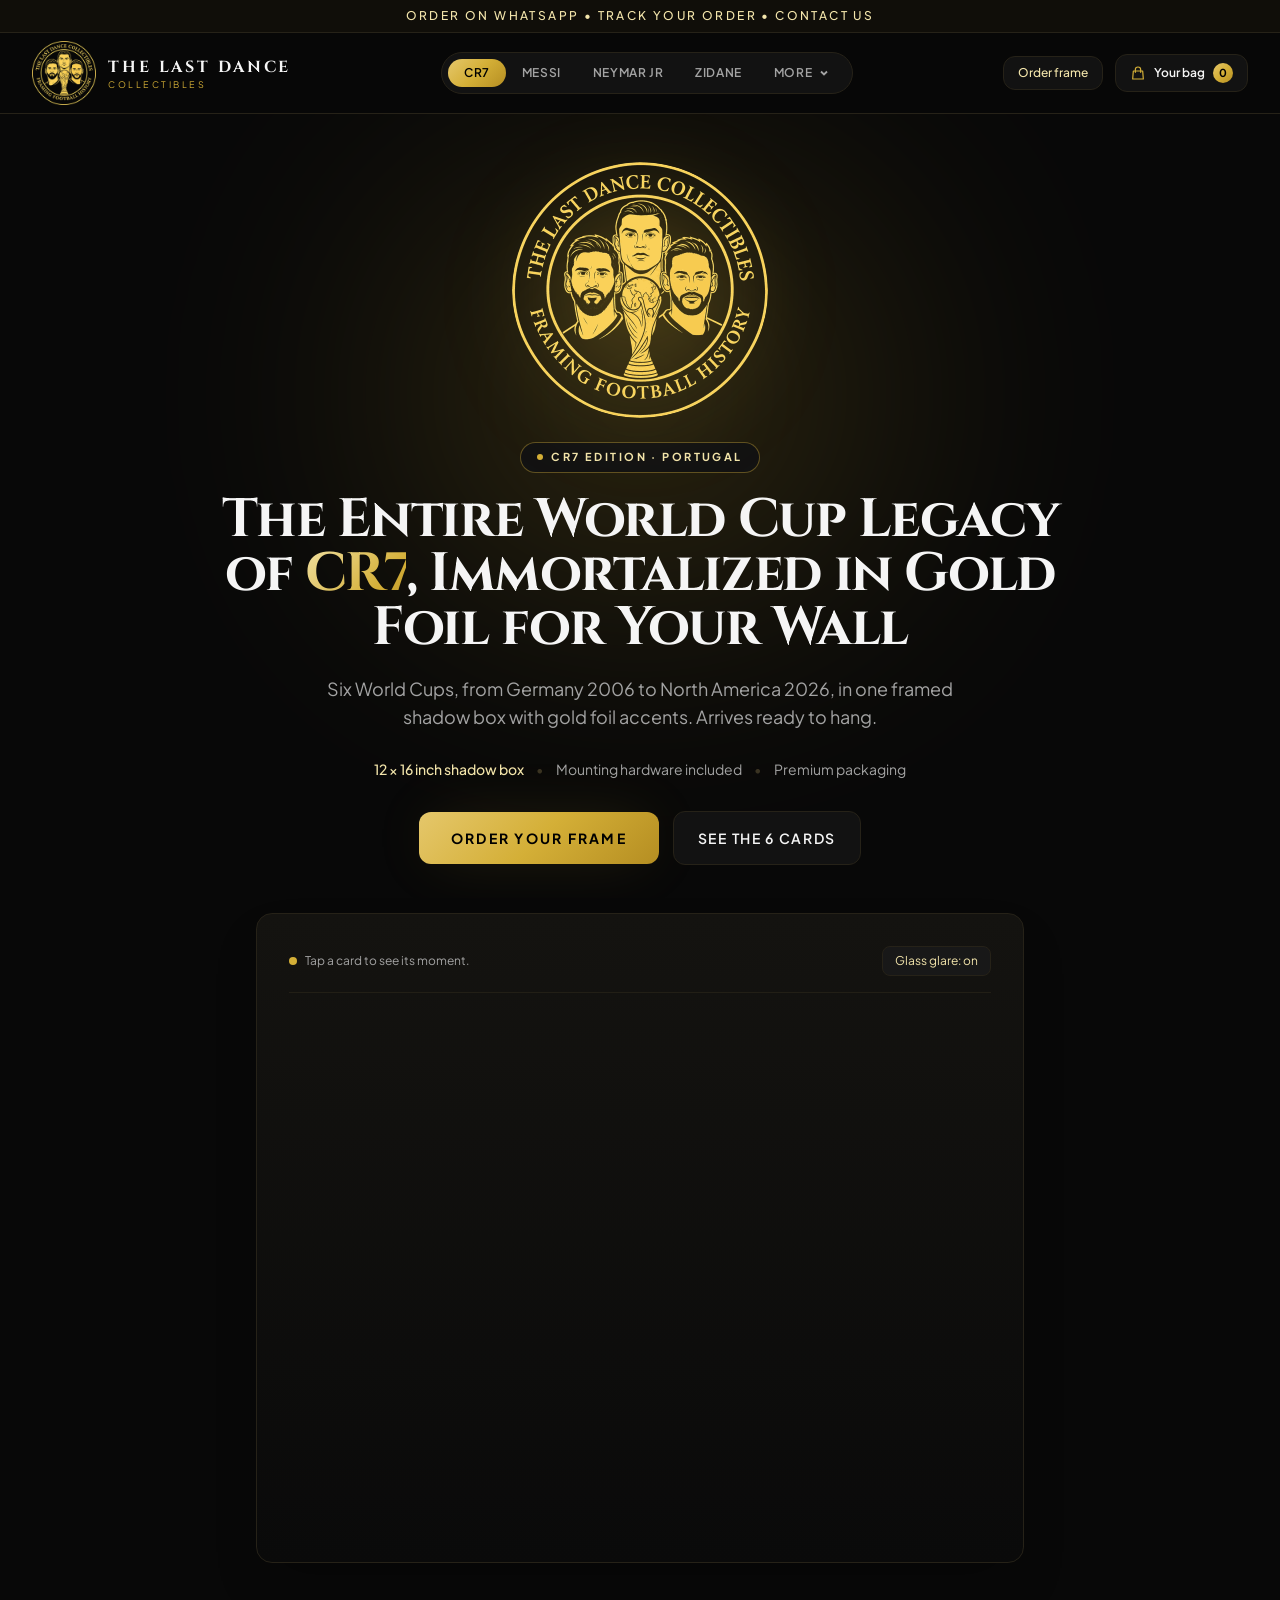
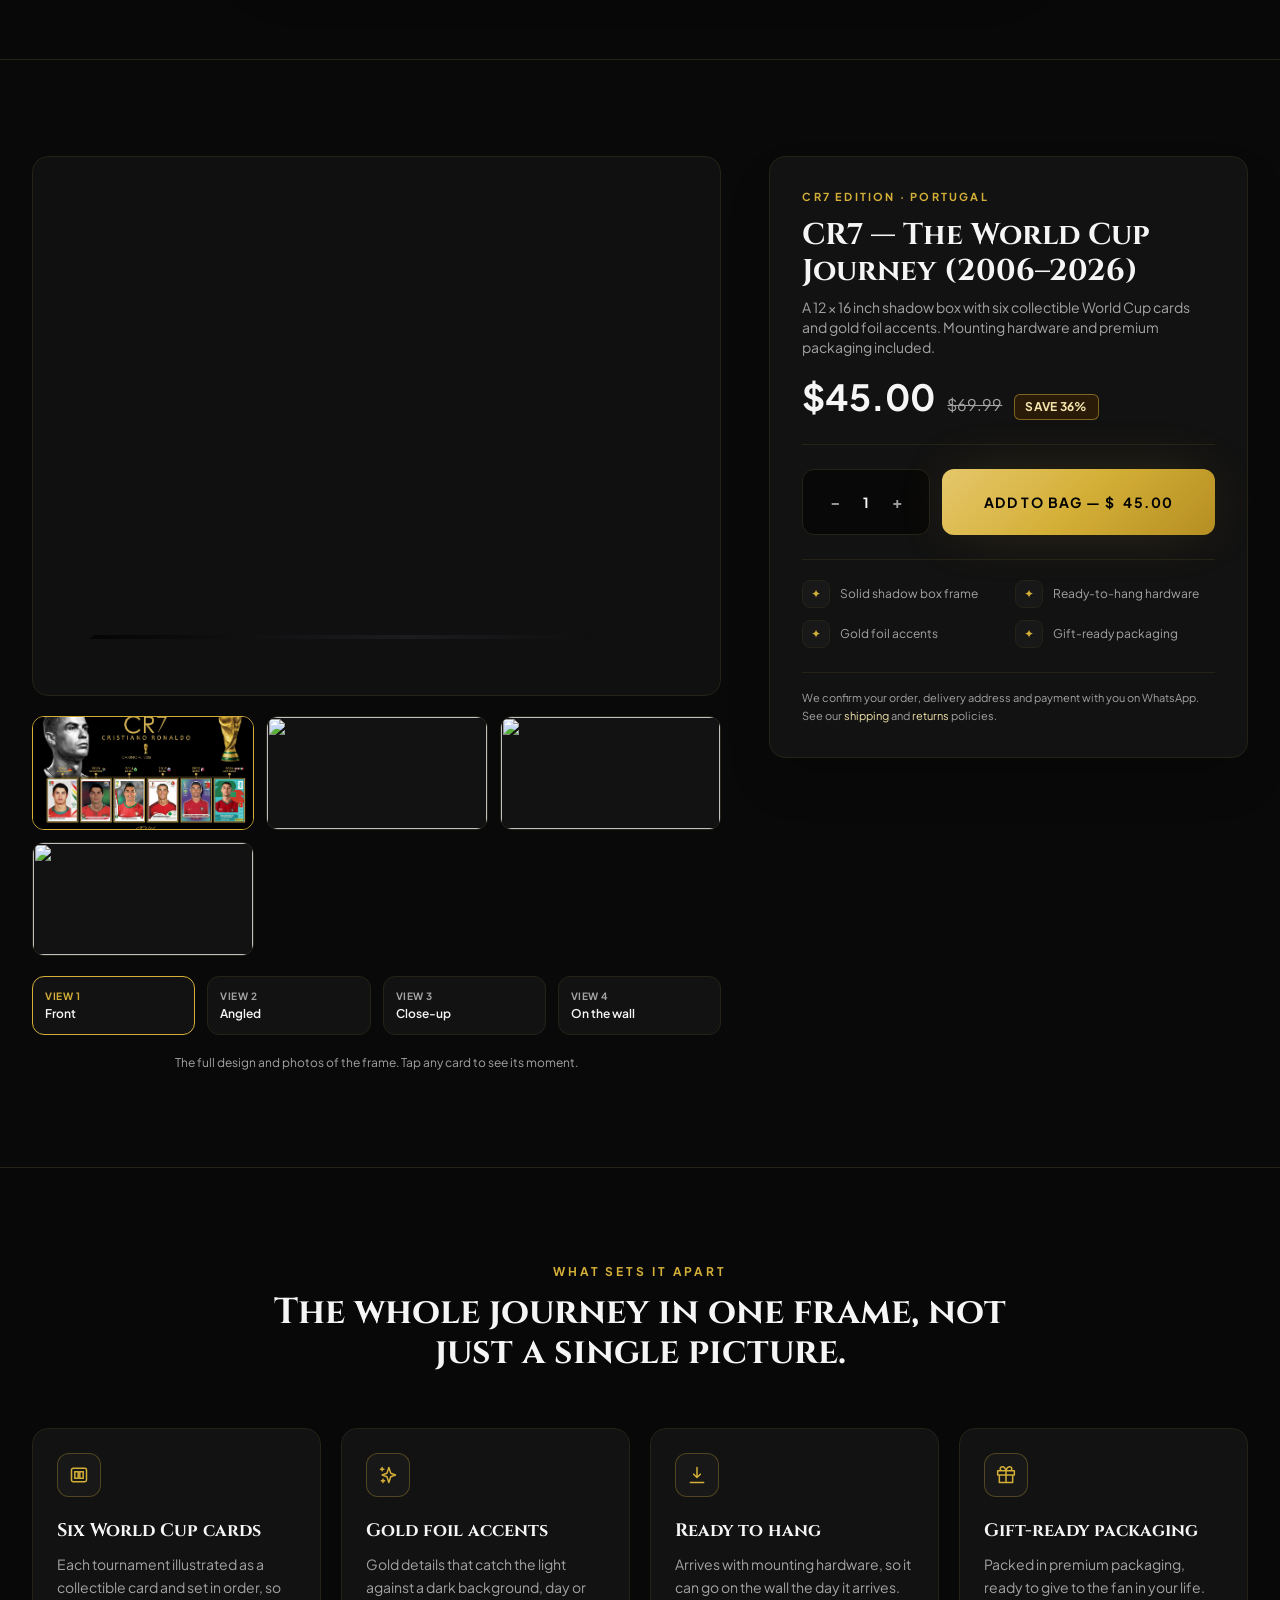
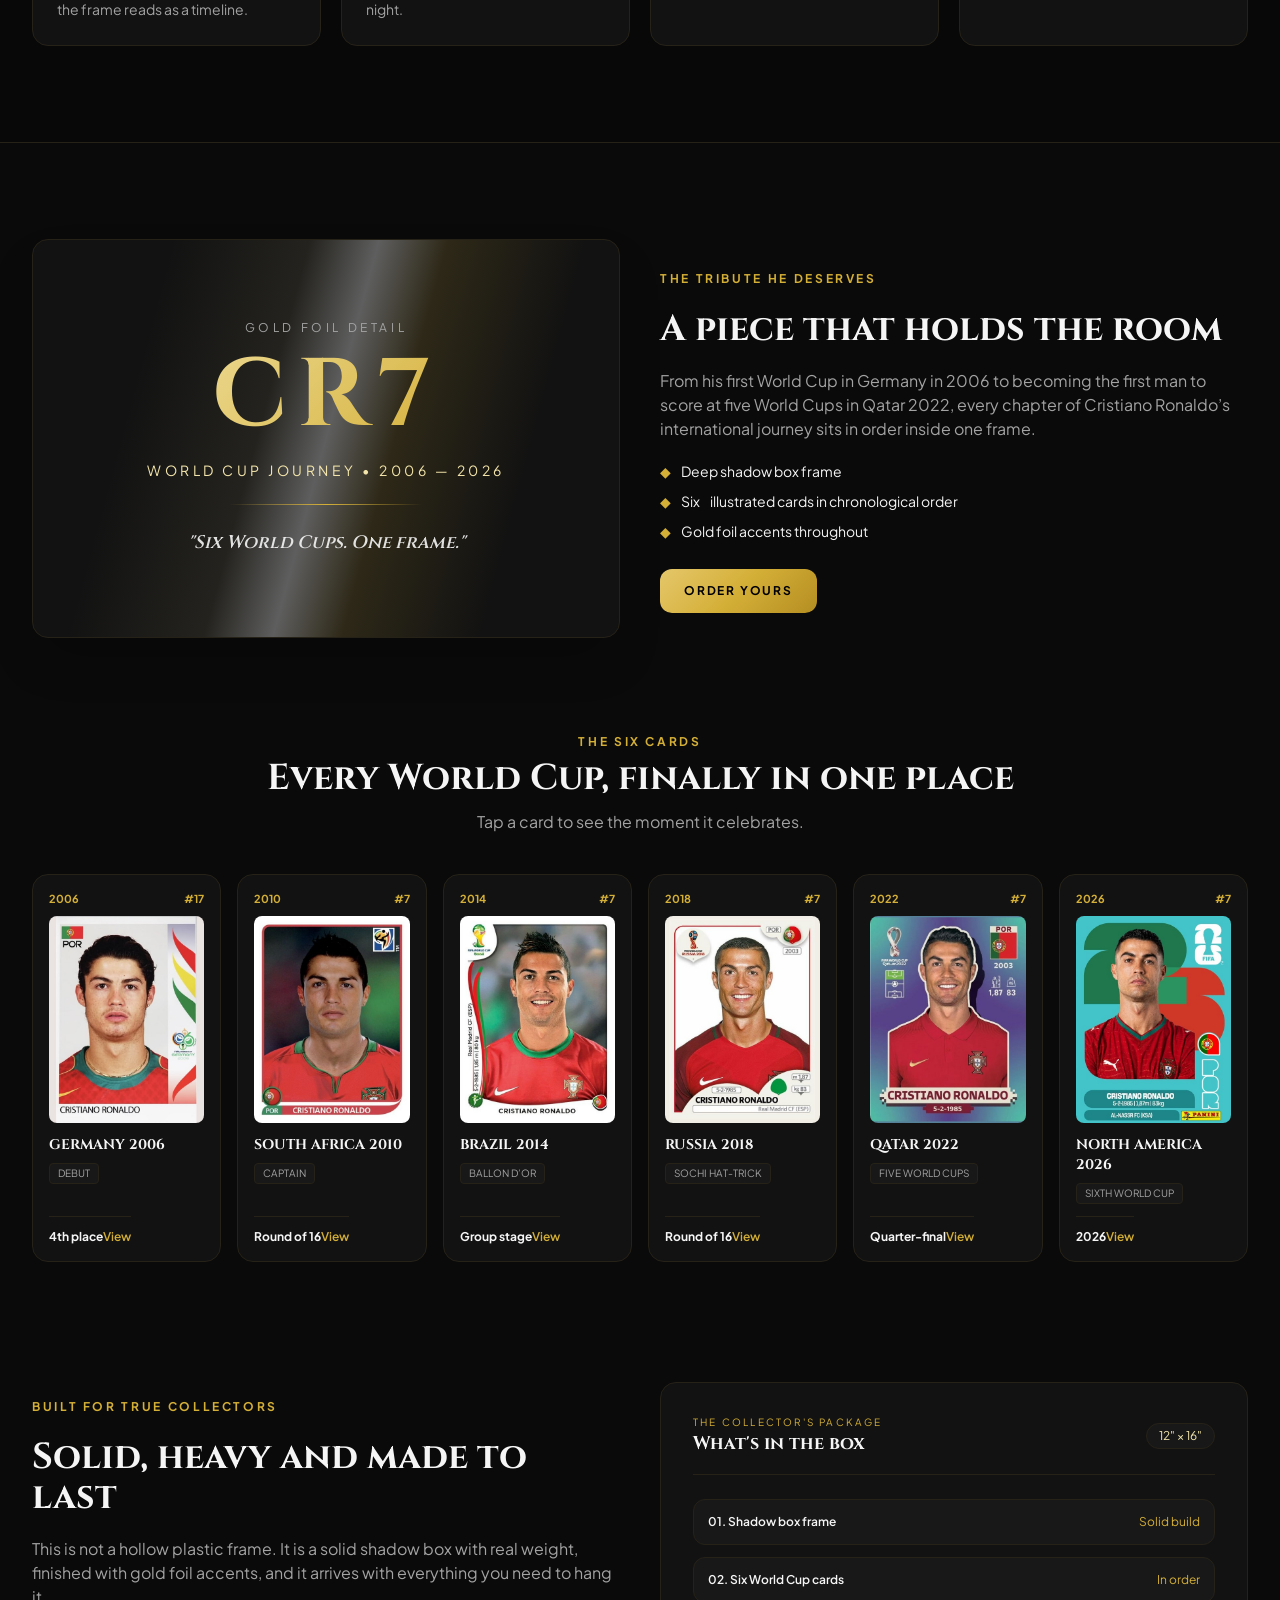
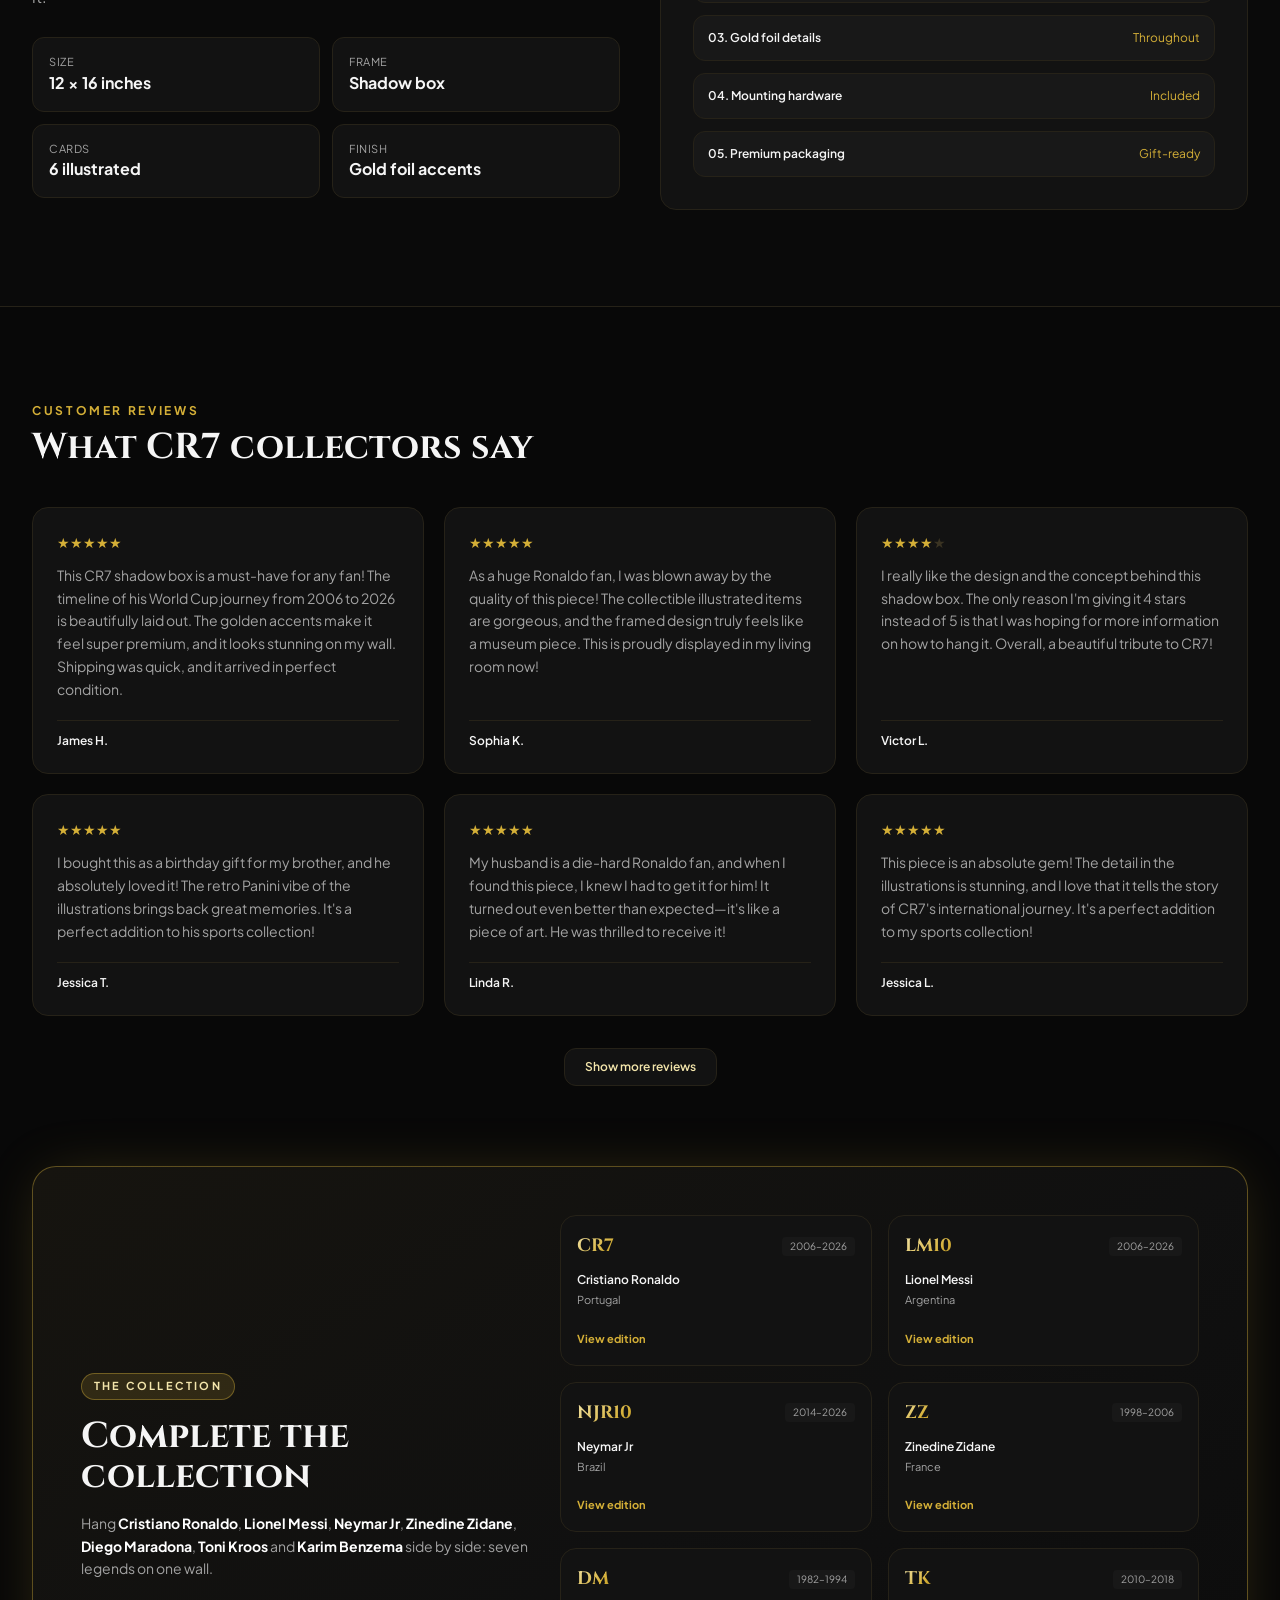
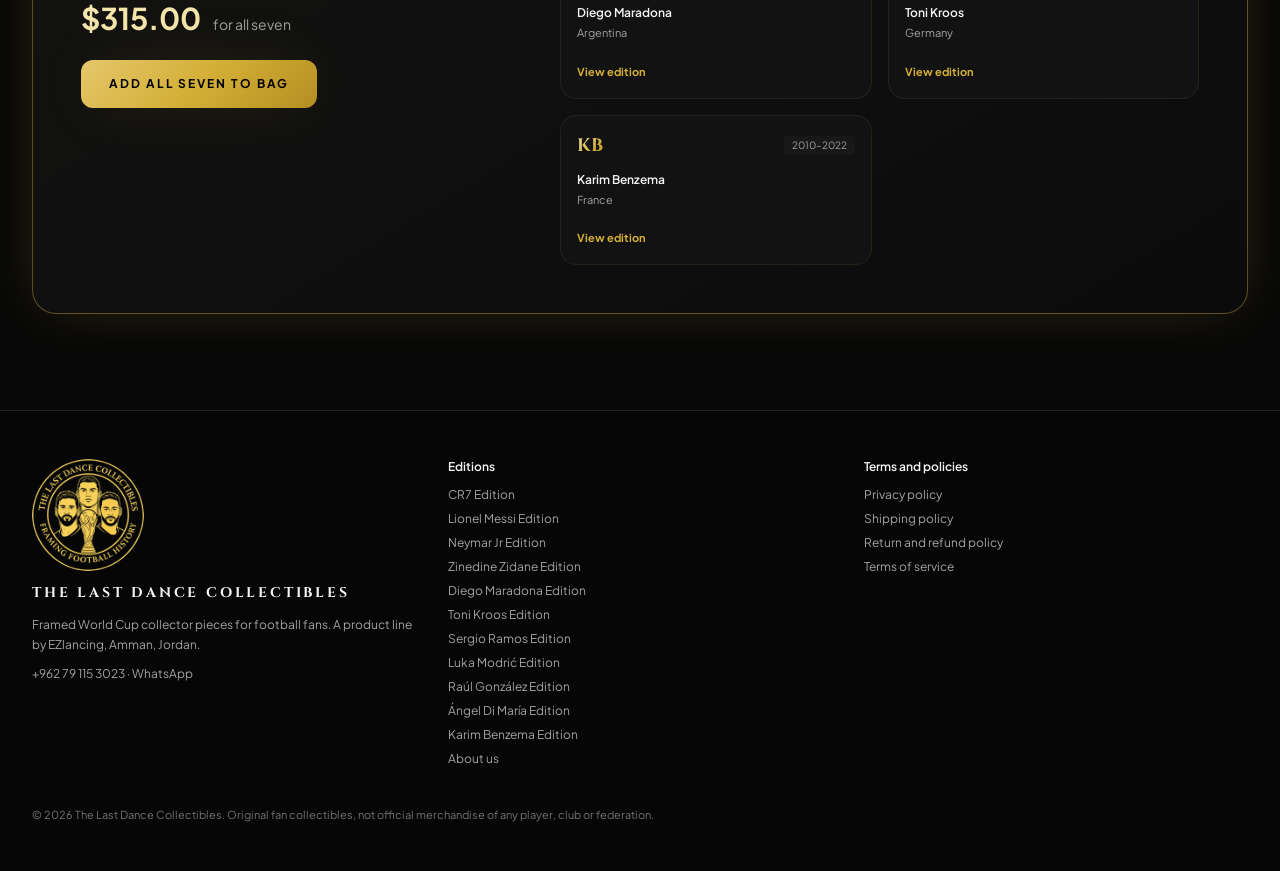
==== commit 42d44e2e: "Benzema 9KB logo; bottom block centred on all template designs Co-Authored-By: Claude Fable 5.2 <nor" ====
--- a/index.html
+++ b/index.html
@@ -676,9 +676,9 @@
         heroHeadline: 'The World Cup Story of <span class="text-gold-gradient">Benzema</span>, Framed in Gold Foil',
         heroSubheadline: "Three World Cup stickers, from South Africa 2010 to Qatar 2022, in one framed shadow box with gold foil accents.", quote: "\"KB9. Ballon d’Or 2022.\"", story1Copy: "From the 2010 sticker album to arriving in Qatar as the reigning Ballon d’Or winner, Karim Benzema’s World Cup story with France sits in order inside one frame.", signatureText: 'Karim Benzema',
         cards: [
-          { year: '2010', tournament: "SOUTH AFRICA 2010", jerseyNo: "—", kitPrimary: '#1E3A8A', kitAccent: '#D4AF37', badge: "THE STICKER", stage: "Not selected", desc: "In the 2010 sticker album, but left out of France’s final squad for South Africa.", image: '/uploads/editions/benzema/card-2010.jpg', area: '30.40,44.36,11.20,24.00' },
-          { year: '2014', tournament: "BRAZIL 2014", jerseyNo: "#10", kitPrimary: '#1E3A8A', kitAccent: '#D4AF37', badge: "THREE GOALS", stage: "Quarter-final", desc: "Scored three goals as France reached the quarter-finals in Brazil.", image: '/uploads/editions/benzema/card-2014.jpg', area: '44.40,44.36,11.20,24.00' },
-          { year: '2022', tournament: "QATAR 2022", jerseyNo: "#19", kitPrimary: '#1E3A8A', kitAccent: '#D4AF37', badge: "BALLON D’OR", stage: "Injured", desc: "Named in the squad as the reigning Ballon d’Or winner, but a thigh injury ruled him out on the eve of the tournament.", image: '/uploads/editions/benzema/card-2022.jpg', area: '58.40,44.36,11.20,24.00' }
+          { year: '2010', tournament: "SOUTH AFRICA 2010", jerseyNo: "—", kitPrimary: '#1E3A8A', kitAccent: '#D4AF37', badge: "THE STICKER", stage: "Not selected", desc: "In the 2010 sticker album, but left out of France’s final squad for South Africa.", image: '/uploads/editions/benzema/card-2010.jpg', area: '30.40,46.76,11.20,24.00' },
+          { year: '2014', tournament: "BRAZIL 2014", jerseyNo: "#10", kitPrimary: '#1E3A8A', kitAccent: '#D4AF37', badge: "THREE GOALS", stage: "Quarter-final", desc: "Scored three goals as France reached the quarter-finals in Brazil.", image: '/uploads/editions/benzema/card-2014.jpg', area: '44.40,46.76,11.20,24.00' },
+          { year: '2022', tournament: "QATAR 2022", jerseyNo: "#19", kitPrimary: '#1E3A8A', kitAccent: '#D4AF37', badge: "BALLON D’OR", stage: "Injured", desc: "Named in the squad as the reigning Ballon d’Or winner, but a thigh injury ruled him out on the eve of the tournament.", image: '/uploads/editions/benzema/card-2022.jpg', area: '58.40,46.76,11.20,24.00' }
         ]
       }
     };
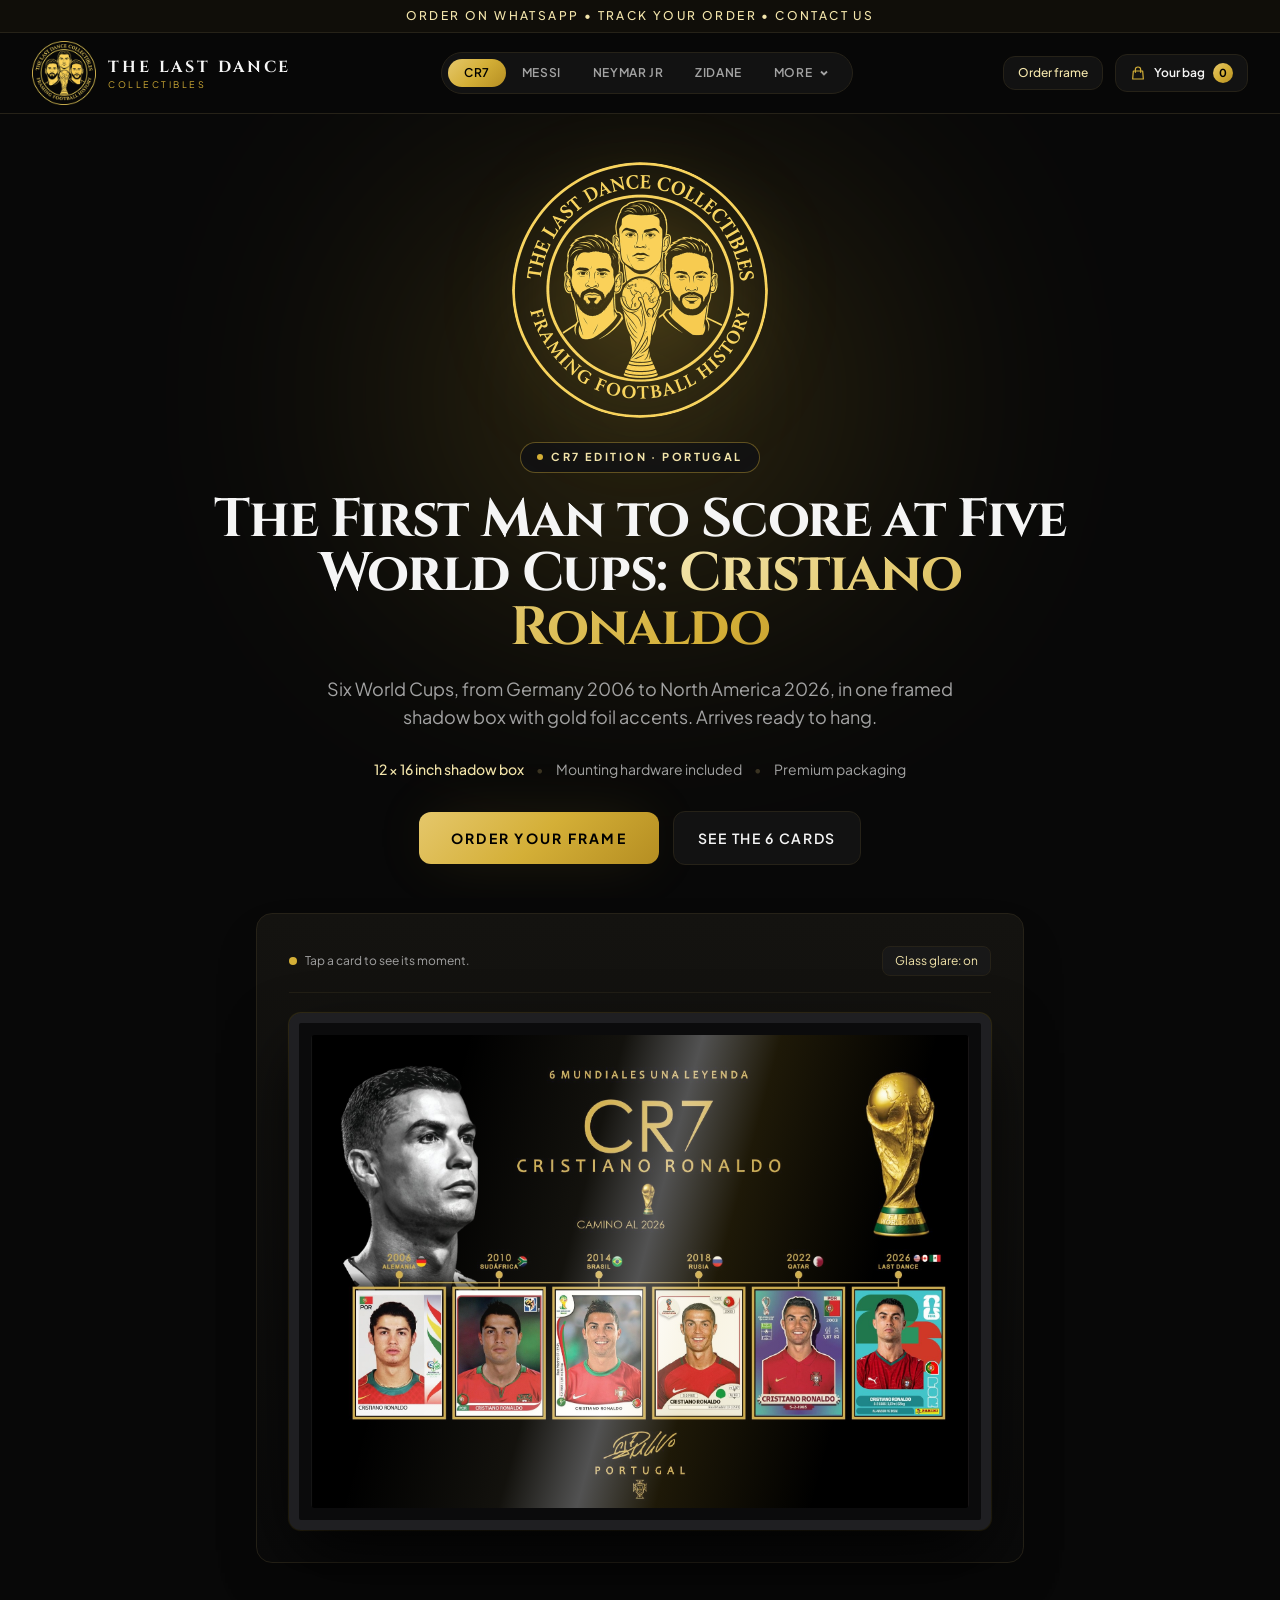
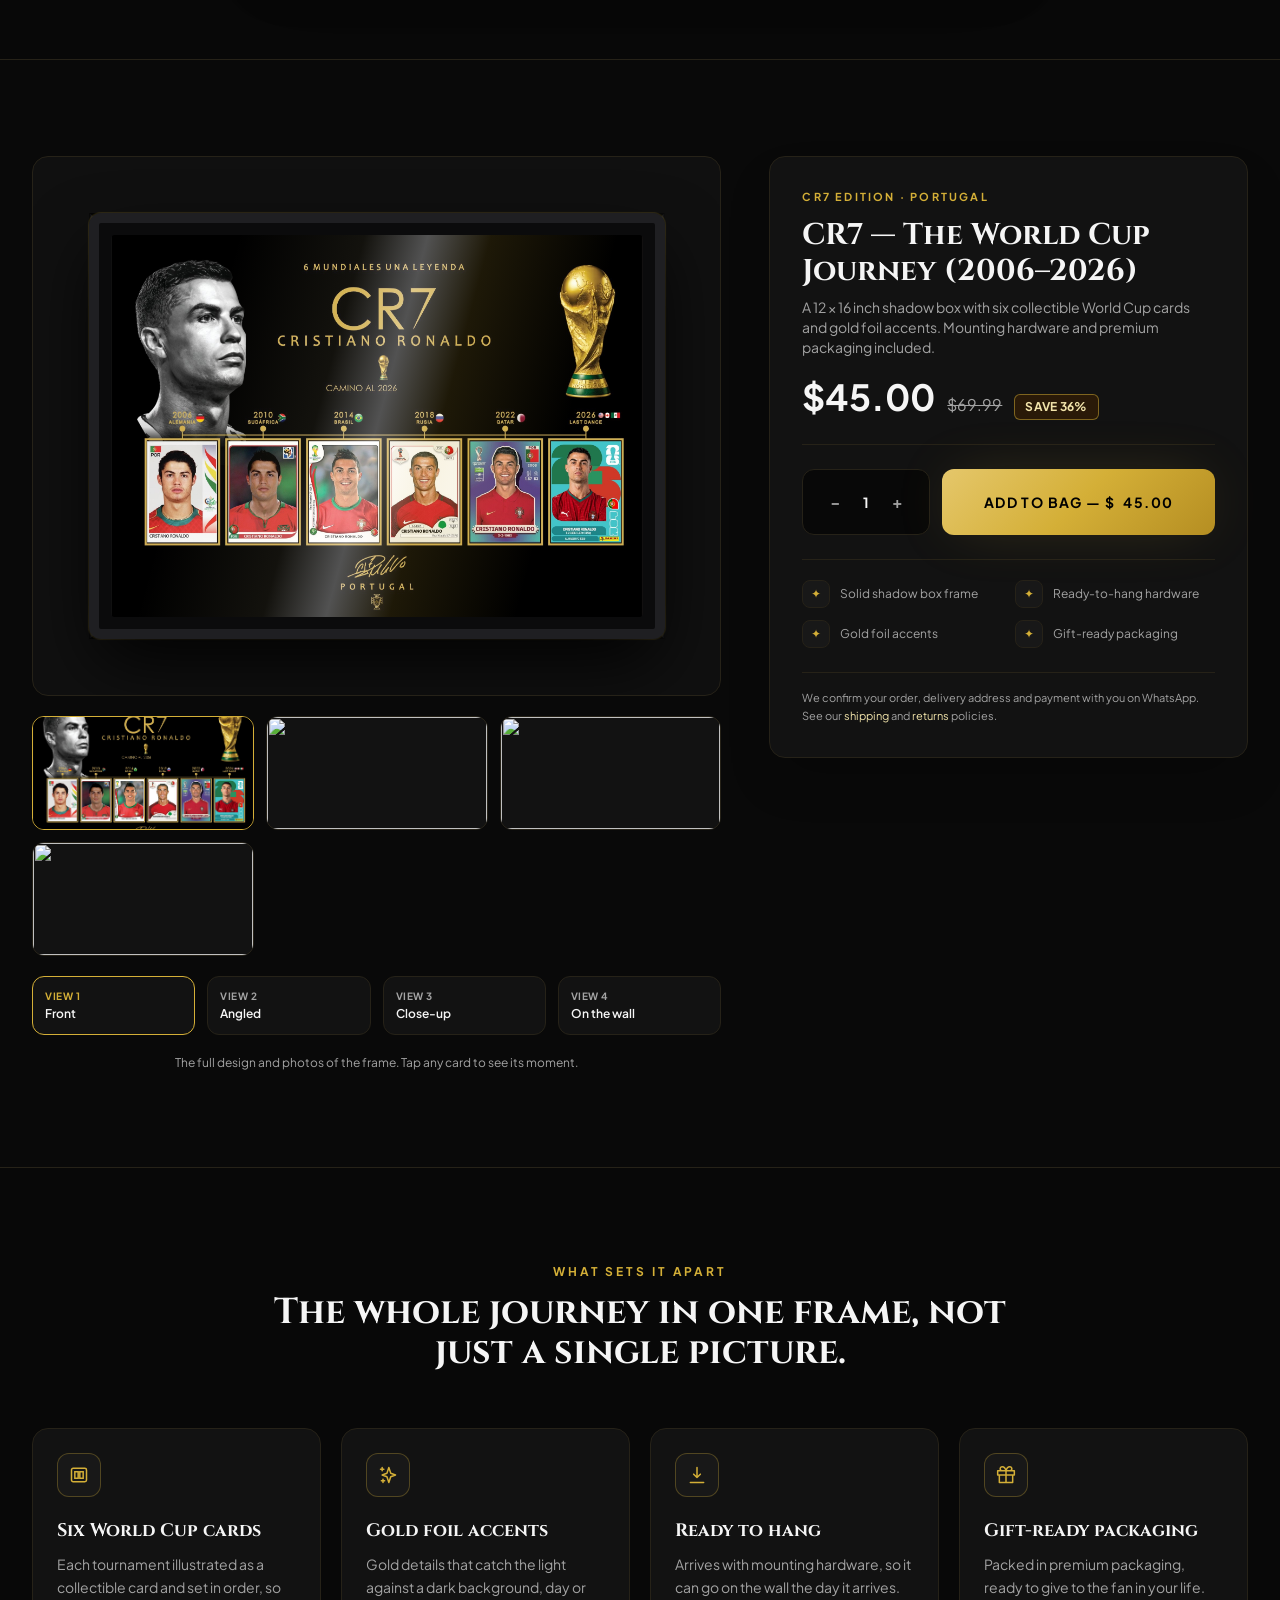
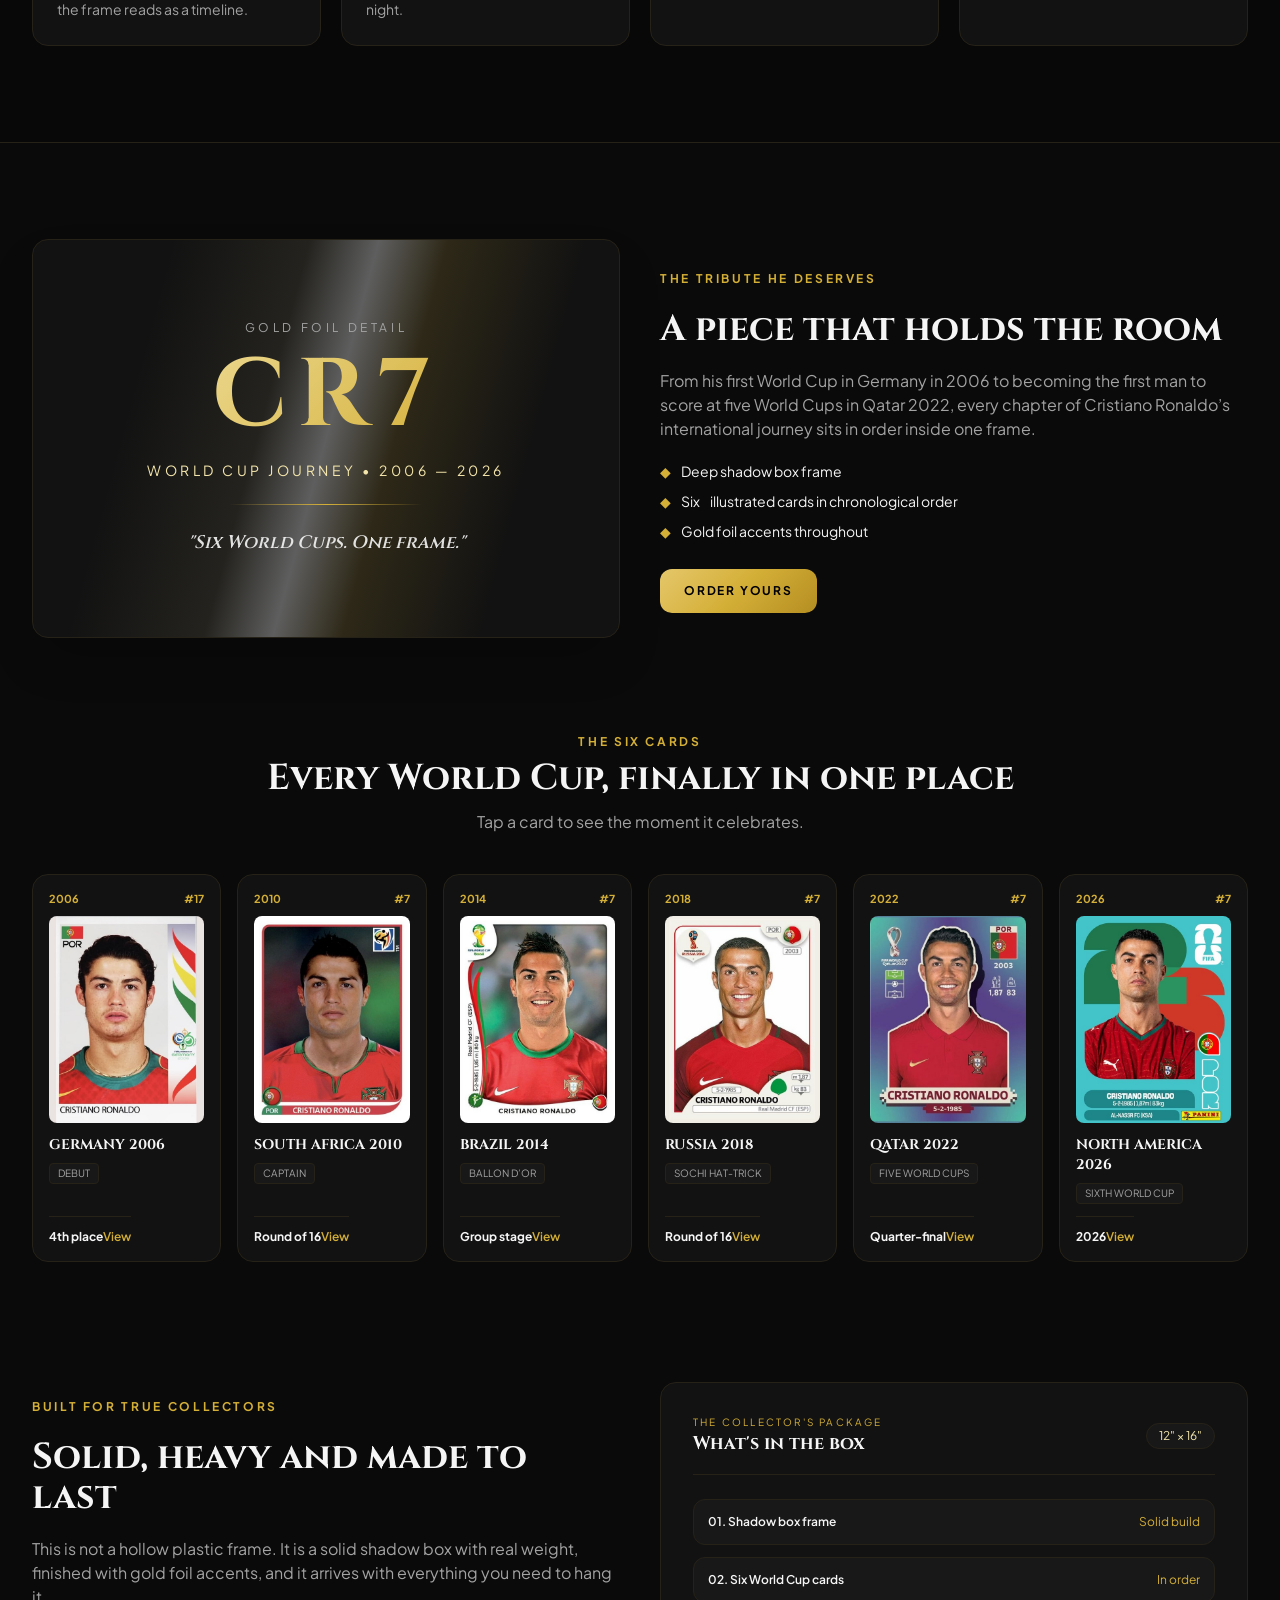
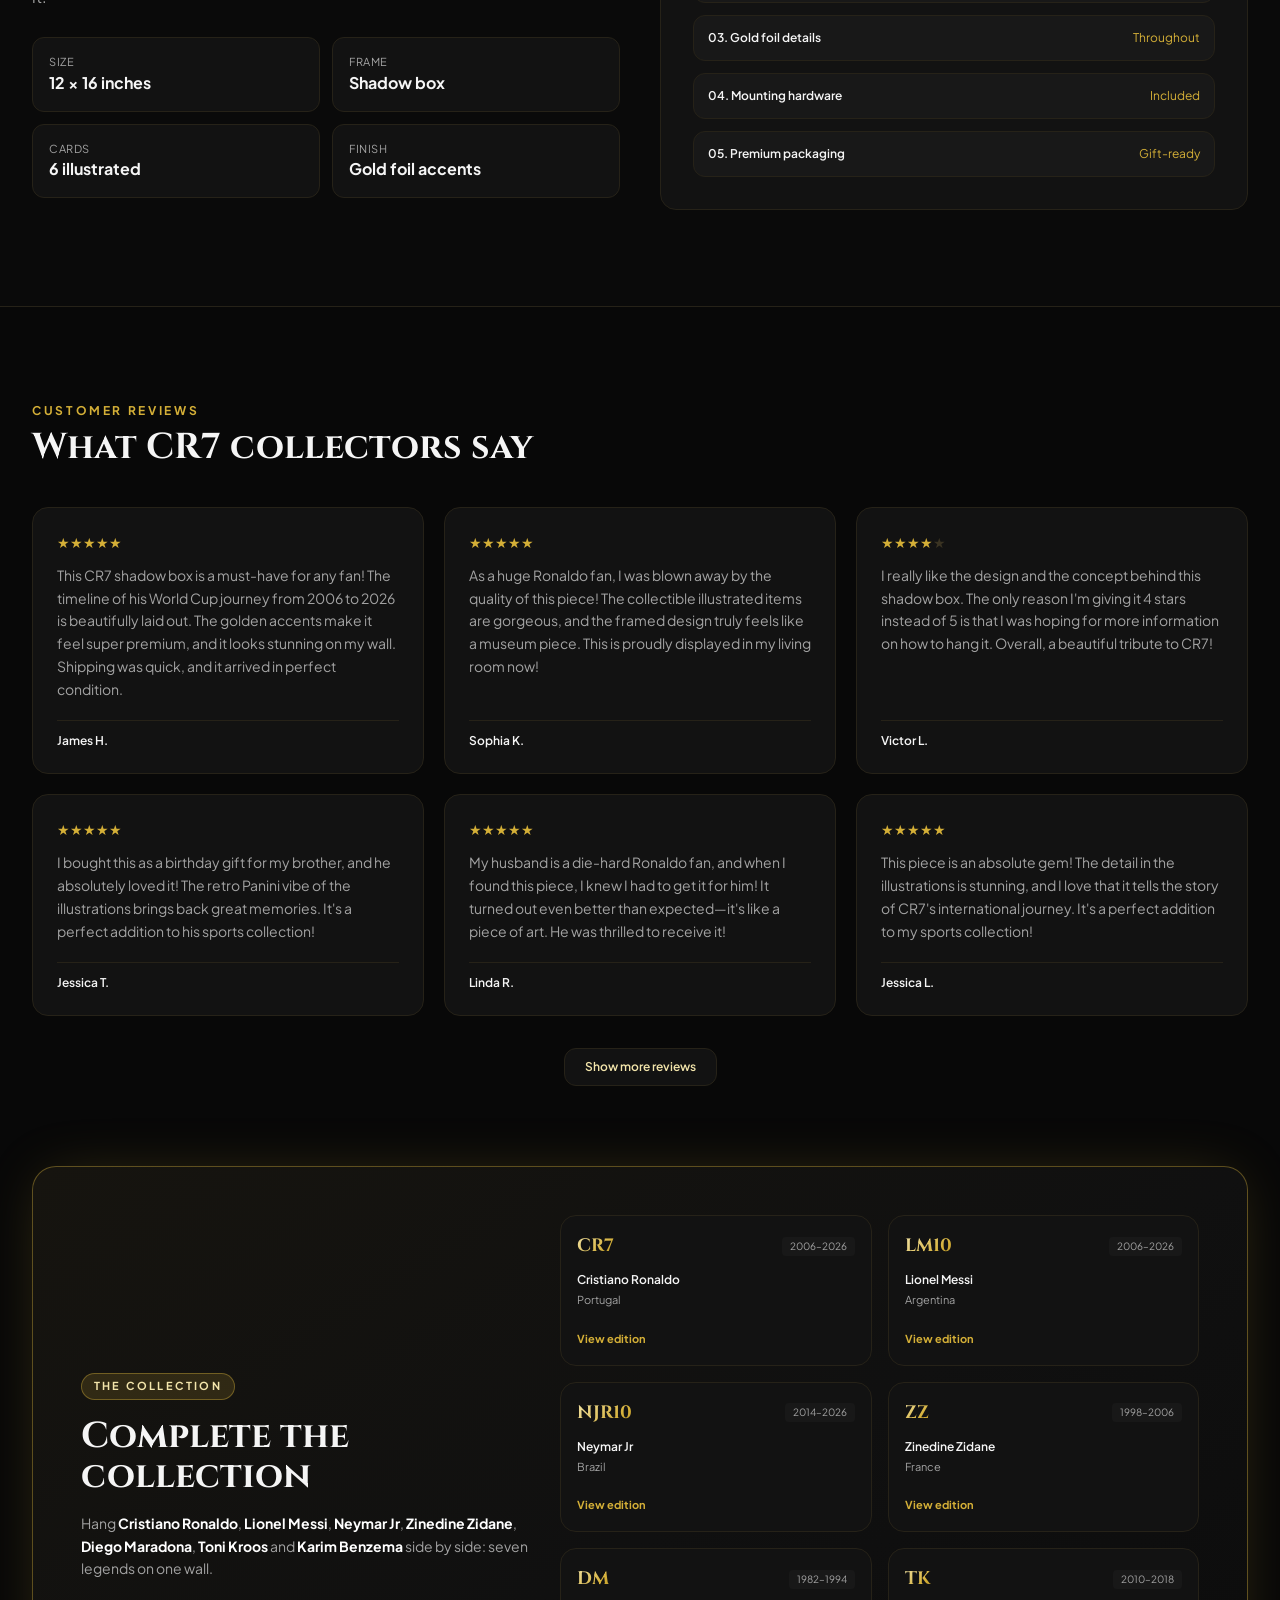
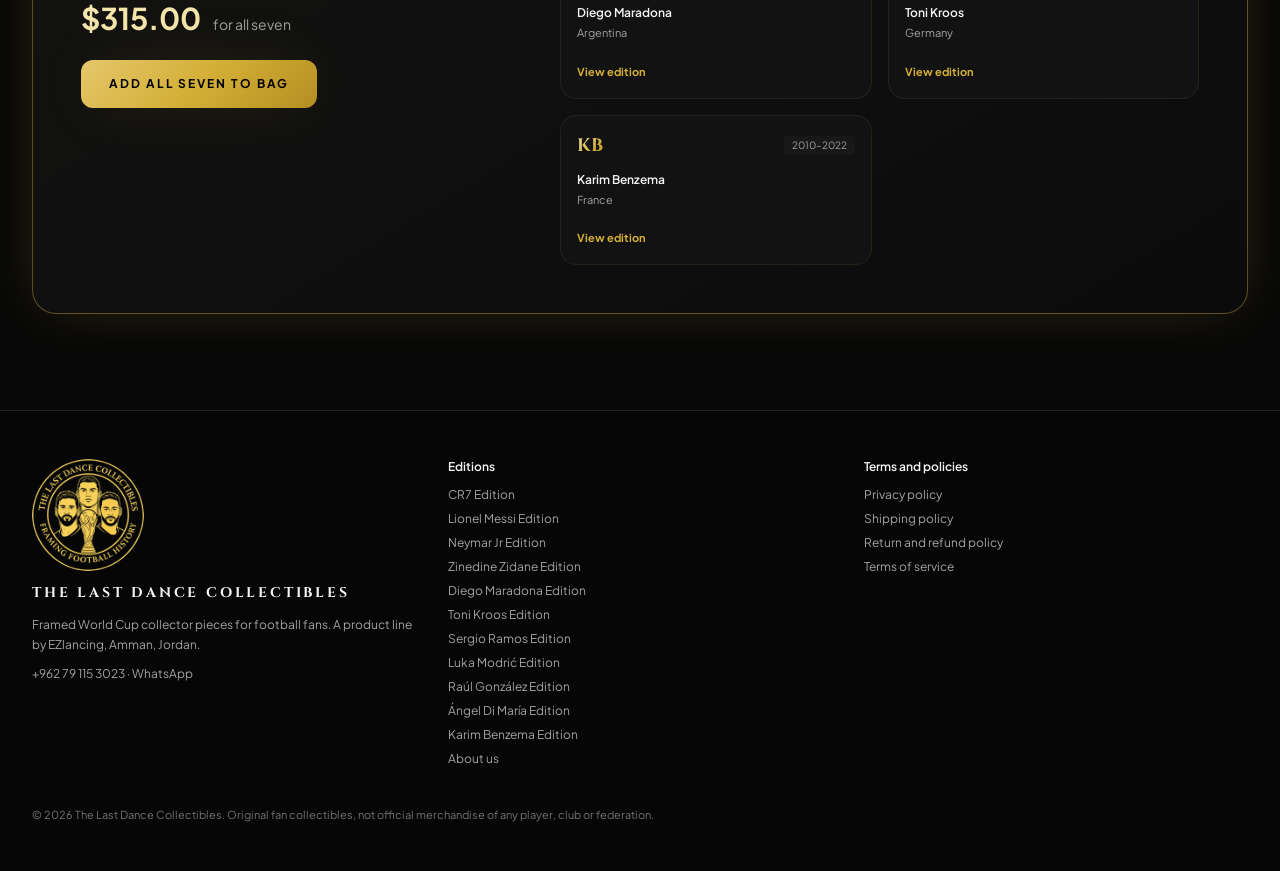
==== commit 68ad1fb1: "A specific headline for each edition Co-Authored-By: Claude Opus 5.5 <noreply@anthropic.com> Claude-" ====
--- a/index.html
+++ b/index.html
@@ -526,7 +526,7 @@
         id: 'cr7', status: 'active', price: 45, compare: 69.99, photos: [], video: '', poster: '', slug: 'cr7', monogram: 'CR7', fullName: 'Cristiano Ronaldo', nation: 'Portugal',
         shortTitle: 'CR7 Edition', eraSpan: '2006–2026', accentGlow: '#D4AF37',
         editionName: 'CR7 — The World Cup Journey (2006–2026)',
-        heroHeadline: 'The Entire World Cup Legacy of <span class="text-gold-gradient">CR7</span>, Immortalized in Gold Foil for Your Wall',
+        heroHeadline: "The First Man to Score at Five World Cups: <span class=\"text-gold-gradient\">Cristiano Ronaldo</span>",
         heroSubheadline: 'Six World Cups, from Germany 2006 to North America 2026, in one framed shadow box with gold foil accents. Arrives ready to hang.',
         quote: '"Six World Cups. One frame."',
         story1Copy: 'From his first World Cup in Germany in 2006 to becoming the first man to score at five World Cups in Qatar 2022, every chapter of Cristiano Ronaldo’s international journey sits in order inside one frame.',
@@ -544,7 +544,7 @@
         id: 'lm10', status: 'active', price: 45, compare: 69.99, photos: [], video: '', poster: '', slug: 'messi', monogram: 'LM10', fullName: 'Lionel Messi', nation: 'Argentina',
         shortTitle: 'Lionel Messi Edition', eraSpan: '2006–2026', accentGlow: '#38BDF8',
         editionName: 'LM10 — The World Cup Journey (2006–2026)',
-        heroHeadline: 'Every Era of <span class="text-gold-gradient">Messi’s</span> World Cup Story, Framed in Gold Foil',
+        heroHeadline: "Sixteen Years Chasing It, One Night in Lusail to Lift It: <span class=\"text-gold-gradient\">Messi</span>",
         heroSubheadline: 'Six World Cups, from his debut in Germany 2006 to North America 2026, in one framed shadow box with gold foil accents.',
         quote: '"From an 18-year-old debut to lifting the trophy in Lusail."',
         story1Copy: 'From his first World Cup goal at 18 in Germany to two Golden Balls and Argentina’s third star in Qatar, every chapter of Lionel Messi’s World Cup journey sits in order inside one frame.',
@@ -562,7 +562,7 @@
         id: 'njr10', status: 'active', price: 45, compare: 69.99, photos: [], video: '', poster: '', slug: 'neymar', monogram: 'NJR10', fullName: 'Neymar Jr', nation: 'Brazil',
         shortTitle: 'Neymar Jr Edition', eraSpan: '2014–2026', accentGlow: '#FACC15',
         editionName: 'NJR10 — The World Cup Journey (2014–2026)',
-        heroHeadline: 'The World Cup Artistry of <span class="text-gold-gradient">Neymar Jr</span>, Framed in Gold Foil',
+        heroHeadline: "The Goal in Qatar That Matched Pelé’s Record: <span class=\"text-gold-gradient\">Neymar Jr</span>",
         heroSubheadline: "From Brazil 2014 to North America 2026, four World Cups in one framed shadow box with gold foil accents.",
         quote: '"Joga bonito, framed in gold."',
         story1Copy: "From carrying a host nation’s hopes at Brazil 2014 to equalling Pelé’s Brazil scoring record in Qatar, all four of Neymar Jr’s World Cups sit in order inside one frame.",
@@ -578,7 +578,7 @@
         id: 'zz10', status: 'hidden', price: 45, compare: 69.99, photos: [], video: '', poster: '', slug: 'zidane', monogram: 'ZZ', fullName: 'Zinedine Zidane', nation: 'France',
         shortTitle: 'Zinedine Zidane Edition', eraSpan: '1998–2006', accentGlow: '#3B82F6',
         editionName: 'ZZ — The World Cup Journey (1998–2006)',
-        heroHeadline: 'The World Cup Story of <span class="text-gold-gradient">Zidane</span>, Framed in Gold Foil',
+        heroHeadline: "Two Headers in Paris, a Golden Ball in Berlin: <span class=\"text-gold-gradient\">Zidane</span>",
         heroSubheadline: 'Three World Cups, from France 1998 to Germany 2006, in one framed shadow box with gold foil accents.',
         quote: '"Three World Cups. One maestro."',
         story1Copy: 'From two headers in the 1998 final in Paris to the Golden Ball in Germany 2006, every chapter of Zinedine Zidane’s World Cup journey sits in order inside one frame.',
@@ -593,7 +593,7 @@
         id: 'dm10', status: 'active', price: 45, compare: 69.99, photos: [], video: '', poster: '', slug: 'maradona', monogram: 'DM', fullName: 'Diego Maradona', nation: 'Argentina',
         shortTitle: 'Diego Maradona Edition', eraSpan: '1982–1994', accentGlow: '#75AADB',
         editionName: 'DM — The World Cup Journey (1982–1994)',
-        heroHeadline: 'The World Cup Story of <span class="text-gold-gradient">Maradona</span>, Framed in Gold Foil',
+        heroHeadline: "Mexico ’86, the Goal of the Century and the Cup: <span class=\"text-gold-gradient\">Maradona</span>",
         heroSubheadline: 'Four World Cups, from Spain 1982 to USA 1994, in one framed shadow box with gold foil accents.',
         quote: '"Four World Cups. One eternal 10."',
         story1Copy: 'From his World Cup debut in Spain 1982 to lifting the trophy in Mexico City in 1986, every chapter of Diego Maradona’s World Cup journey sits in order inside one frame.',
@@ -609,7 +609,7 @@
         id: 'kroos', status: 'active', journey: 'worldcup', price: 45, compare: 69.99, photos: [], video: '', poster: '', slug: 'kroos', monogram: 'TK', fullName: 'Toni Kroos', nation: 'Germany',
         shortTitle: 'Toni Kroos Edition', eraSpan: '2010–2018', accentGlow: '#E5E7EB', artwork: '/uploads/editions/kroos/artwork.jpg',
         editionName: 'TK — The World Cup Journey (2010–2018)',
-        heroHeadline: 'The World Cup Story of <span class="text-gold-gradient">Kroos</span>, Framed in Gold Foil',
+        heroHeadline: "Two Goals in the 7–1, Then the Trophy in Rio: <span class=\"text-gold-gradient\">Toni Kroos</span>",
         heroSubheadline: "Three World Cups, from South Africa 2010 to Russia 2018, in one framed shadow box with gold foil accents.", quote: "\"Three World Cups. One star.\"", story1Copy: "From his World Cup debut at 20 in South Africa to lifting the trophy in Rio in 2014, every chapter of Toni Kroos’s World Cup journey sits in order inside one frame.", signatureText: 'Toni Kroos',
         cards: [
           { year: '2010', tournament: "SOUTH AFRICA 2010", jerseyNo: '#39', kitPrimary: '#F5F5F5', kitAccent: '#D4AF37', badge: "FIRST WORLD CUP", stage: "Third place", desc: "His first World Cup, at 20. Germany finished third in South Africa.", image: '/uploads/editions/kroos/card-2010.jpg', area: '30.40,46.34,11.20,24.00' },
@@ -621,7 +621,7 @@
         id: 'ramos', status: 'coming_soon', journey: 'career', price: 45, compare: 69.99, photos: [], video: '', poster: '', slug: 'ramos', monogram: 'SR', fullName: "Sergio Ramos", nation: 'Spain',
         shortTitle: "Sergio Ramos Edition", eraSpan: '2005–2018', accentGlow: '#B91C1C', artwork: '/uploads/editions/ramos/artwork.jpg',
         editionName: "SR — The Career Tribute (2005–2018)",
-        heroHeadline: "The Career of <span class=\"text-gold-gradient\">Ramos</span>, Framed in Gold Foil",
+        heroHeadline: "The 93rd-Minute Header That Saved La Décima: <span class=\"text-gold-gradient\">Sergio Ramos</span>",
         heroSubheadline: "Four chapters of a legendary career, 2005 to 2018, in one framed shadow box with gold foil accents.", quote: "\"El Capitán.\"", story1Copy: "From arriving at Real Madrid as a teenager to captaining three straight Champions League wins, every chapter of Sergio Ramos’s career sits in order inside one frame.", signatureText: "Sergio Ramos",
         cards: [
           { year: '2006', tournament: "SEVILLA TO MADRID", jerseyNo: '#4', kitPrimary: '#1F2937', kitAccent: '#B91C1C', badge: "THE ARRIVAL", stage: "Real Madrid", desc: "Joined Real Madrid from Sevilla in 2005 as a 19-year-old.", area: '24.60,46.76,11.50,26.40' },
@@ -634,7 +634,7 @@
         id: 'modric', status: 'coming_soon', journey: 'career', price: 45, compare: 69.99, photos: [], video: '', poster: '', slug: 'modric', monogram: 'LM', fullName: "Luka Modrić", nation: 'Croatia',
         shortTitle: "Luka Modrić Edition", eraSpan: '2012–2022', accentGlow: '#DC2626', artwork: '/uploads/editions/modric/artwork.jpg',
         editionName: "LM — The Career Tribute (2012–2022)",
-        heroHeadline: "The Career of <span class=\"text-gold-gradient\">Modrić</span>, Framed in Gold Foil",
+        heroHeadline: "The Maestro Who Took Croatia to a World Cup Final: <span class=\"text-gold-gradient\">Modrić</span>",
         heroSubheadline: "Four chapters of a legendary career, 2012 to 2022, in one framed shadow box with gold foil accents.", quote: "\"The Maestro.\"", story1Copy: "From joining Real Madrid in 2012 to leading Croatia to the World Cup final and the Ballon d’Or, every chapter of Luka Modrić’s career sits in order inside one frame.", signatureText: "Luka Modrić",
         cards: [
           { year: '2012', tournament: "REAL MADRID 2012", jerseyNo: '#10', kitPrimary: '#1F2937', kitAccent: '#DC2626', badge: "THE ARRIVAL", stage: "Real Madrid", desc: "Joined Real Madrid from Tottenham in 2012.", area: '24.60,47.08,11.50,26.40' },
@@ -647,7 +647,7 @@
         id: 'raul', tabName: 'Raúl', status: 'coming_soon', journey: 'career', price: 45, compare: 69.99, photos: [], video: '', poster: '', slug: 'raul', monogram: 'RG', fullName: "Raúl González", nation: 'Spain',
         shortTitle: "Raúl González Edition", eraSpan: '1994–2002', accentGlow: '#F5F5F5', artwork: '/uploads/editions/raul/artwork.jpg',
         editionName: "RG — The Career Tribute (1994–2002)",
-        heroHeadline: "The Career of <span class=\"text-gold-gradient\">Raúl</span>, Framed in Gold Foil",
+        heroHeadline: "The Angel of Madrid and Three European Cups: <span class=\"text-gold-gradient\">Raúl</span>",
         heroSubheadline: "Four chapters of a legendary career, 1994 to 2002, in one framed shadow box with gold foil accents.", quote: "\"El Ángel de Madrid.\"", story1Copy: "From his Real Madrid debut at 17 to three European Cups in five years, every chapter of Raúl González’s Madrid story sits in order inside one frame.", signatureText: "Raúl González",
         cards: [
           { year: '1996', tournament: "REAL MADRID 1996", jerseyNo: '#7', kitPrimary: '#1F2937', kitAccent: '#F5F5F5', badge: "PRODIGY", stage: "First team", desc: "Made his Real Madrid debut at 17 in 1994 and quickly became a regular.", area: '24.60,46.36,11.50,26.40' },
@@ -660,7 +660,7 @@
         id: 'dimaria', tabName: 'Di María', status: 'coming_soon', journey: 'career', price: 45, compare: 69.99, photos: [], video: '', poster: '', slug: 'dimaria', monogram: 'AD', fullName: "Ángel Di María", nation: 'Argentina',
         shortTitle: "Ángel Di María Edition", eraSpan: '2008–2022', accentGlow: '#75AADB', artwork: '/uploads/editions/dimaria/artwork.jpg',
         editionName: "AD — The Career Tribute (2008–2022)",
-        heroHeadline: "The Career of <span class=\"text-gold-gradient\">Di María</span>, Framed in Gold Foil",
+        heroHeadline: "Goals in an Olympic, a Copa América and a World Cup Final: <span class=\"text-gold-gradient\">Di María</span>",
         heroSubheadline: "Four chapters of a legendary career, 2008 to 2022, in one framed shadow box with gold foil accents.", quote: "\"El Fideo.\"", story1Copy: "From the Olympic final in Beijing to scoring in the World Cup final in Qatar, every chapter of Ángel Di María’s career sits in order inside one frame.", signatureText: "Ángel Di María",
         cards: [
           { year: '2008', tournament: "BEIJING 2008", jerseyNo: '#11', kitPrimary: '#1F2937', kitAccent: '#75AADB', badge: "OLYMPIC GOLD", stage: "Gold medal", desc: "Scored the winning goal in the Olympic final.", area: '24.60,46.36,11.50,26.40' },
@@ -673,7 +673,7 @@
         id: 'benzema', status: 'active', journey: 'worldcup', price: 45, compare: 69.99, photos: [], video: '', poster: '', slug: 'benzema', monogram: 'KB', fullName: 'Karim Benzema', nation: 'France',
         shortTitle: 'Karim Benzema Edition', eraSpan: '2010–2022', accentGlow: '#1E3A8A', artwork: '/uploads/editions/benzema/artwork.jpg',
         editionName: 'KB — The World Cup Journey (2010–2022)',
-        heroHeadline: 'The World Cup Story of <span class="text-gold-gradient">Benzema</span>, Framed in Gold Foil',
+        heroHeadline: "From the 2010 Sticker Album to the 2022 Ballon d’Or: <span class=\"text-gold-gradient\">Benzema</span>",
         heroSubheadline: "Three World Cup stickers, from South Africa 2010 to Qatar 2022, in one framed shadow box with gold foil accents.", quote: "\"KB9. Ballon d’Or 2022.\"", story1Copy: "From the 2010 sticker album to arriving in Qatar as the reigning Ballon d’Or winner, Karim Benzema’s World Cup story with France sits in order inside one frame.", signatureText: 'Karim Benzema',
         cards: [
           { year: '2010', tournament: "SOUTH AFRICA 2010", jerseyNo: "—", kitPrimary: '#1E3A8A', kitAccent: '#D4AF37', badge: "THE STICKER", stage: "Not selected", desc: "In the 2010 sticker album, but left out of France’s final squad for South Africa.", image: '/uploads/editions/benzema/card-2010.jpg', area: '30.40,46.76,11.20,24.00' },
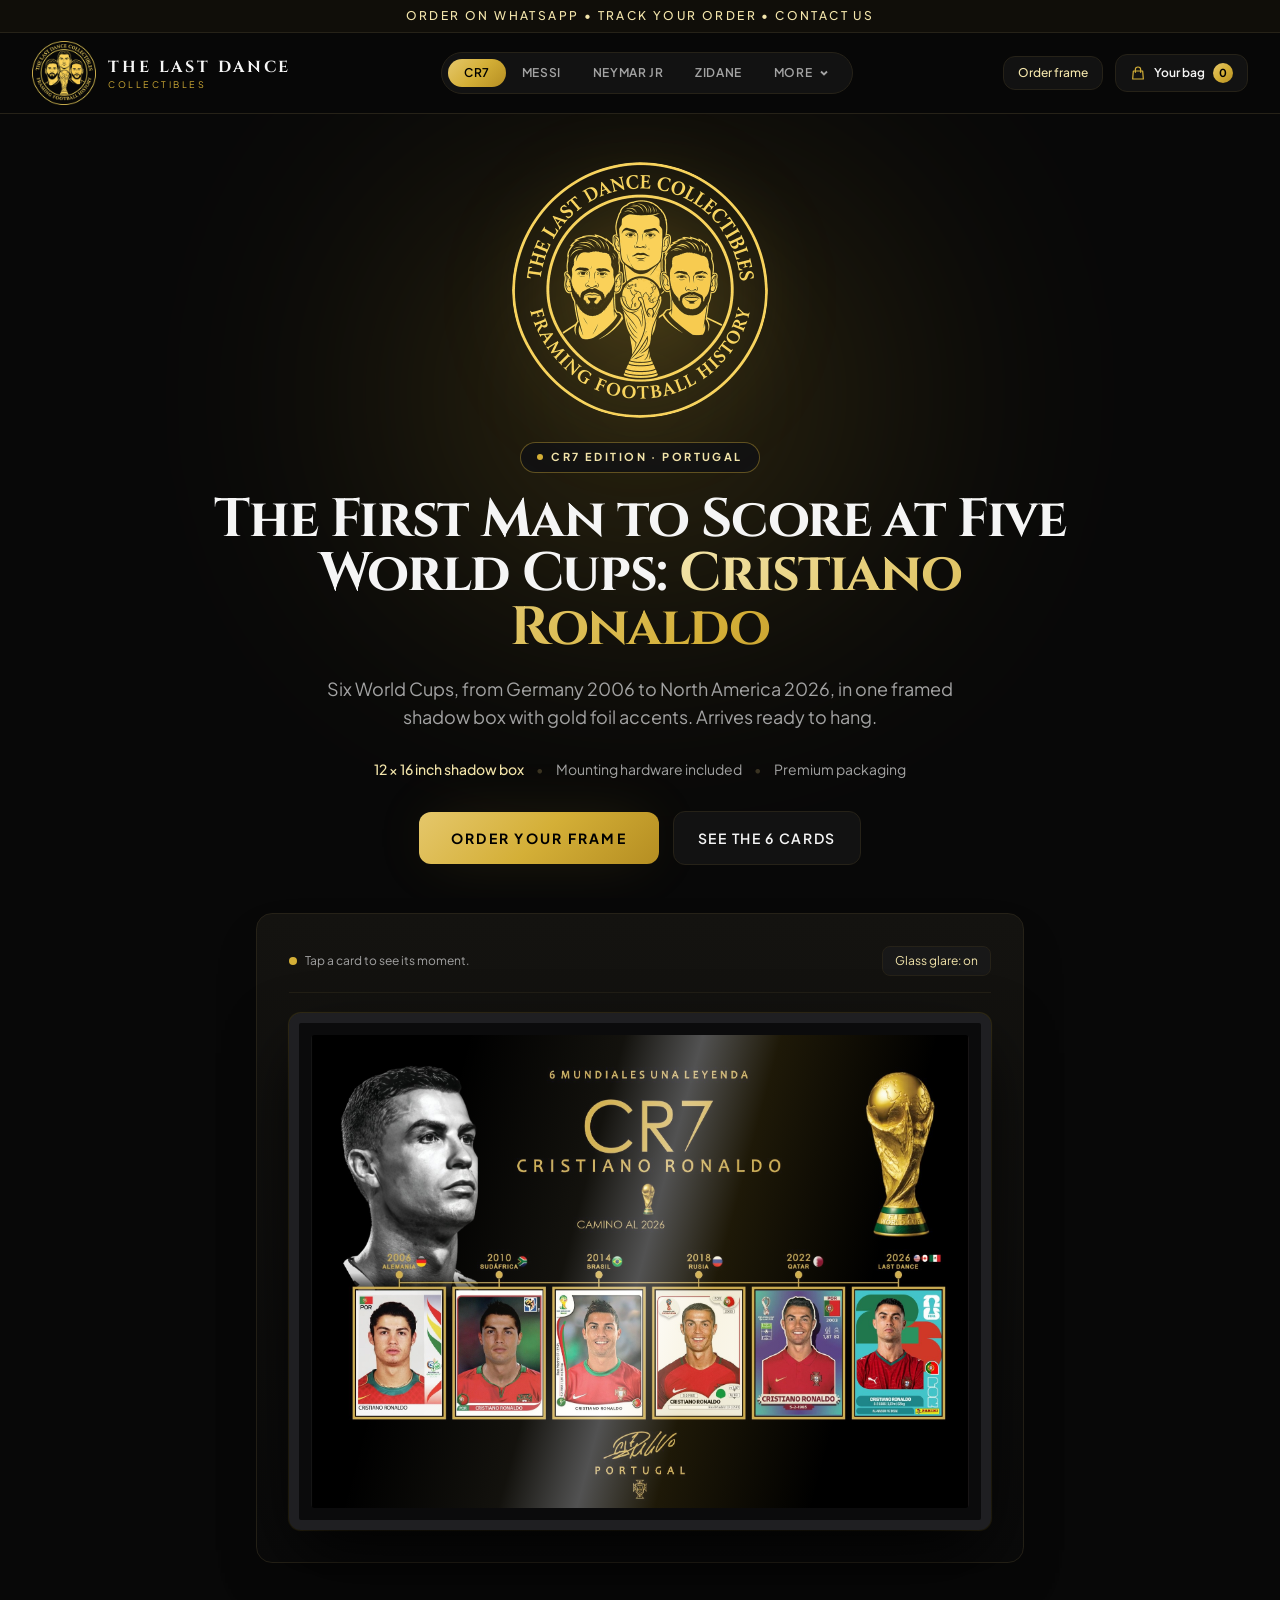
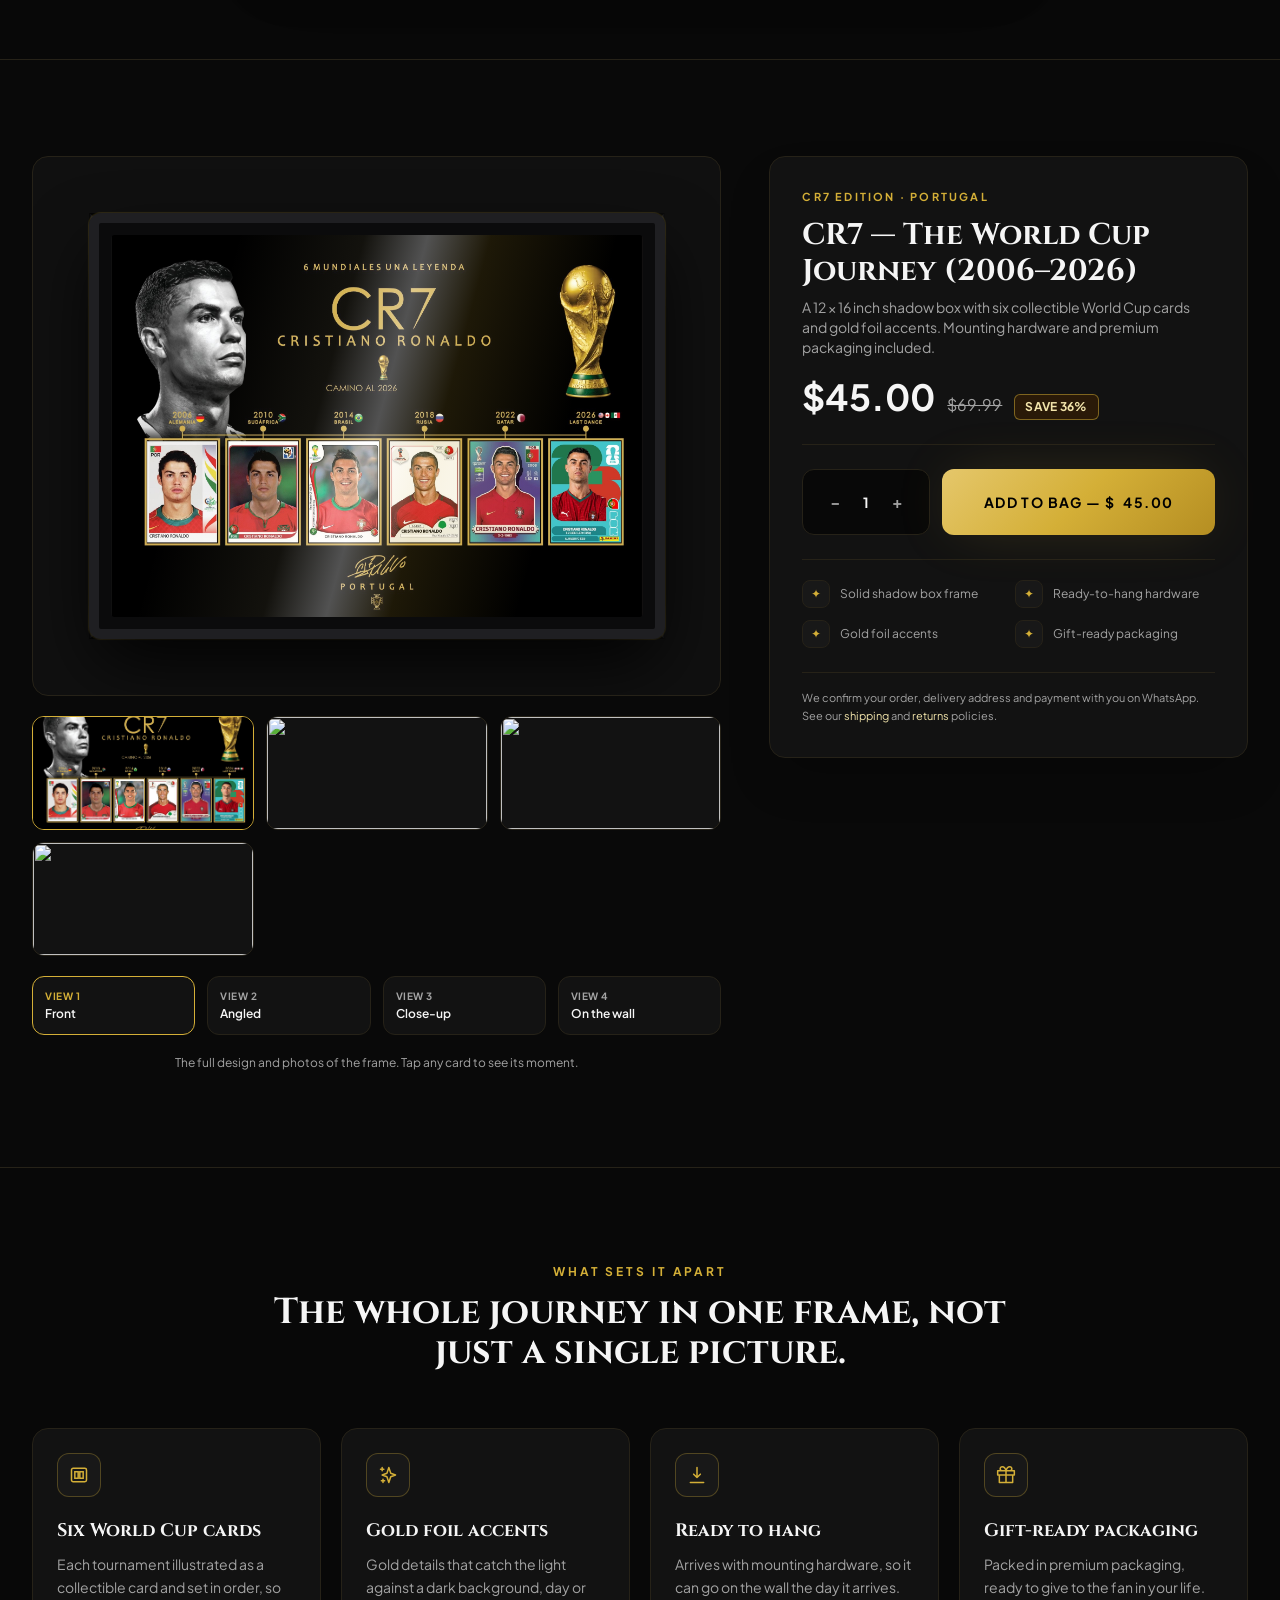
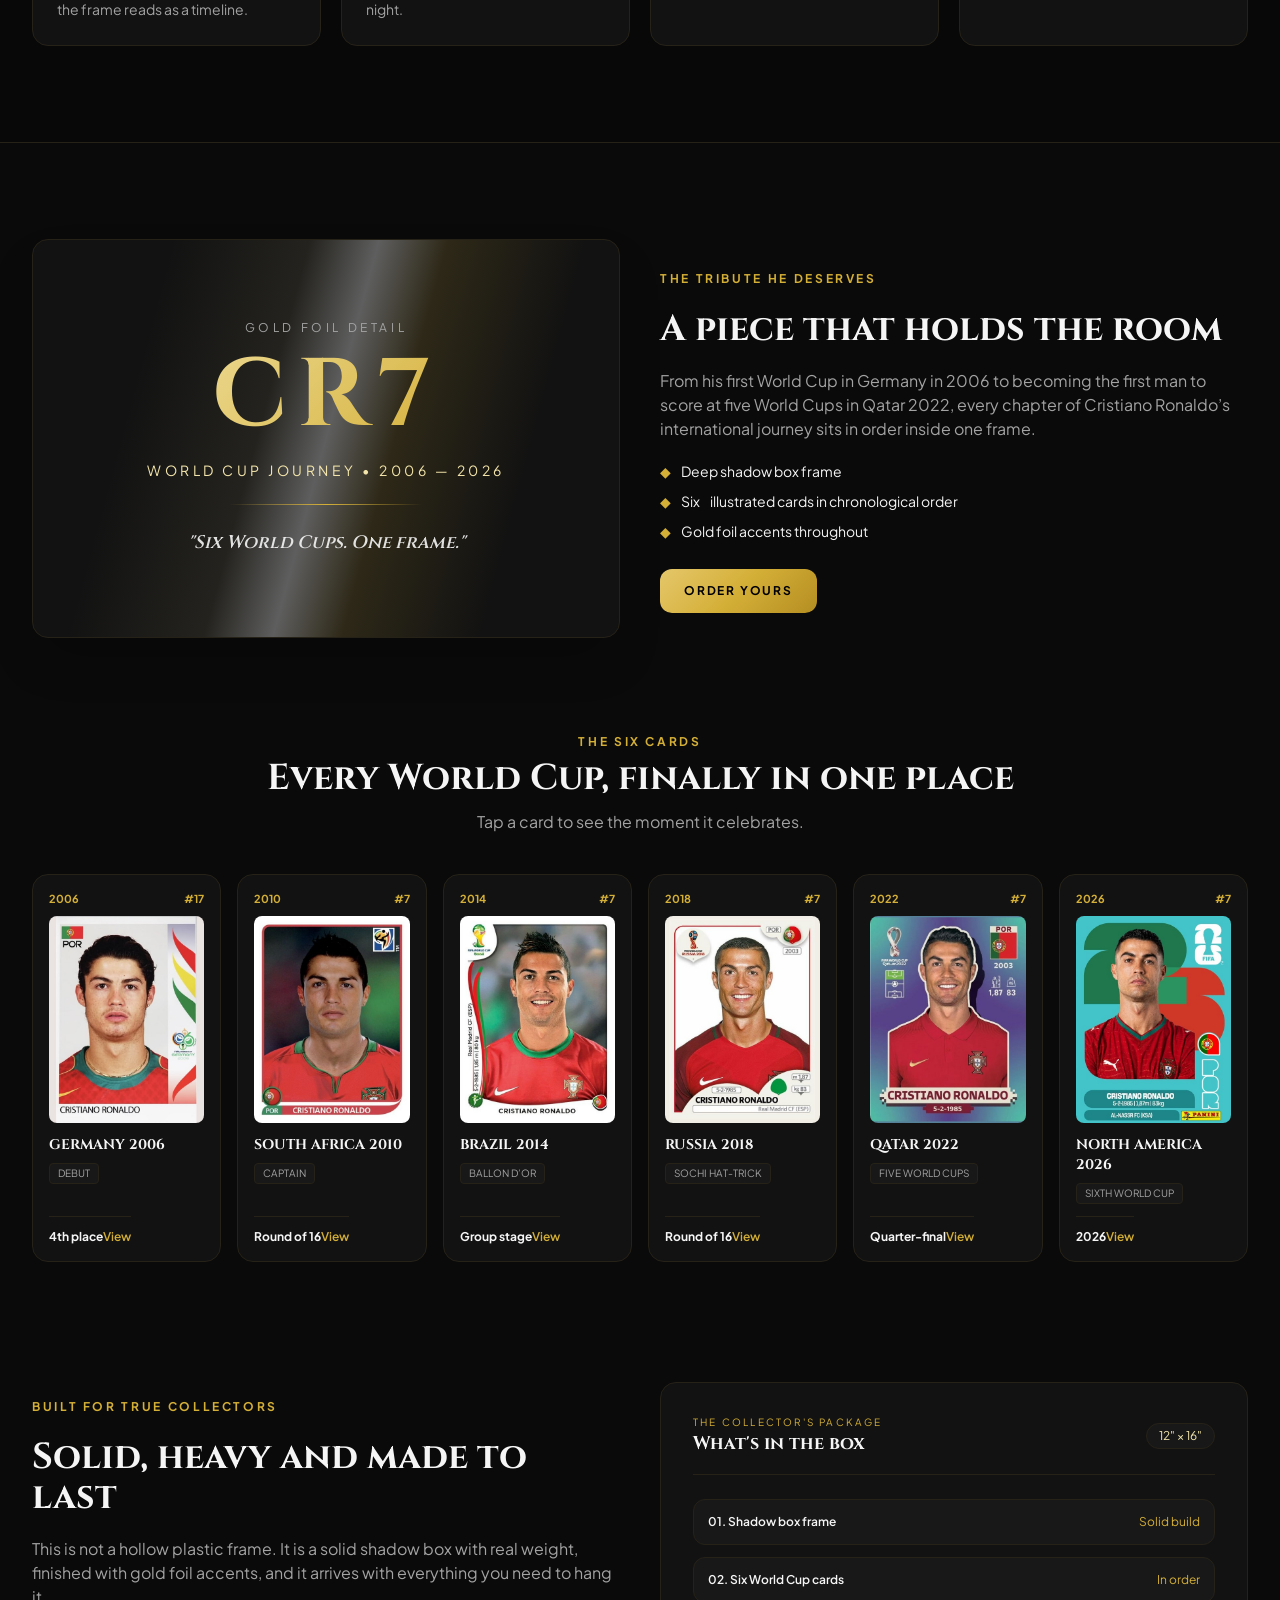
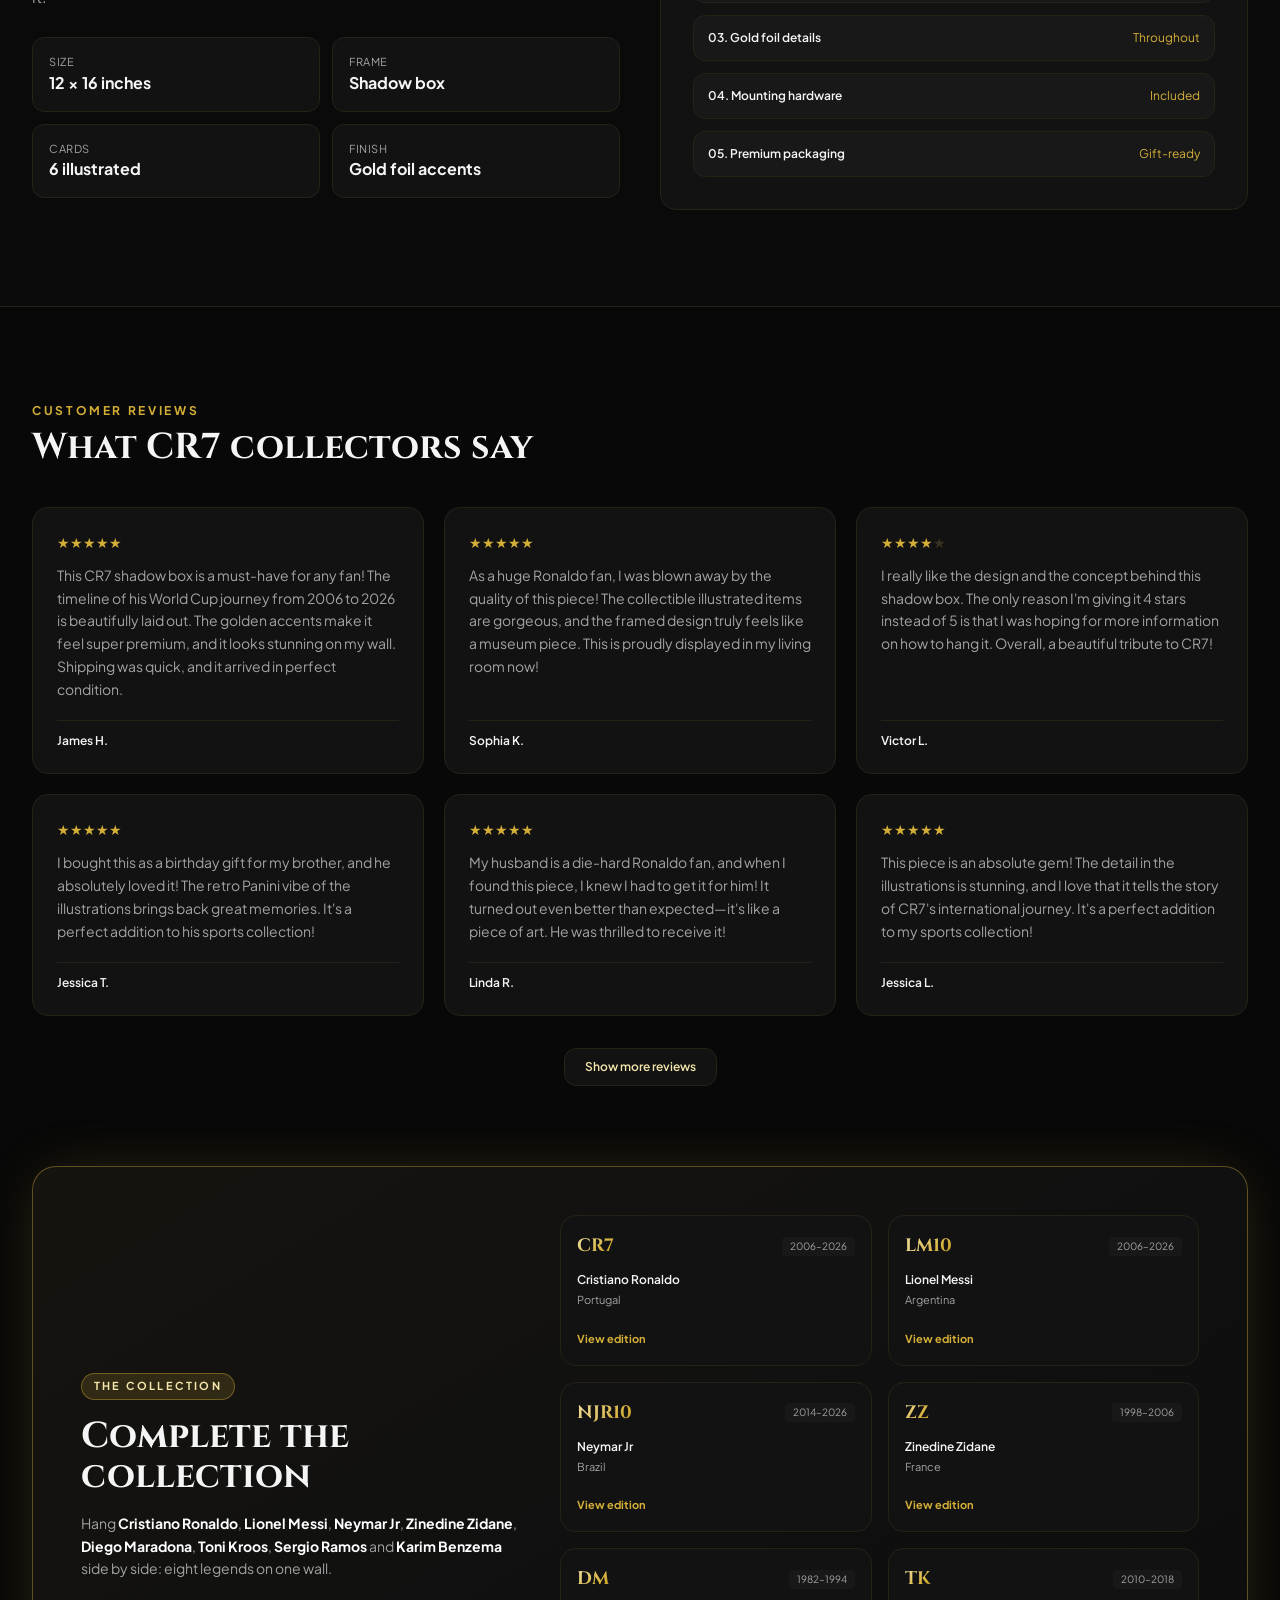
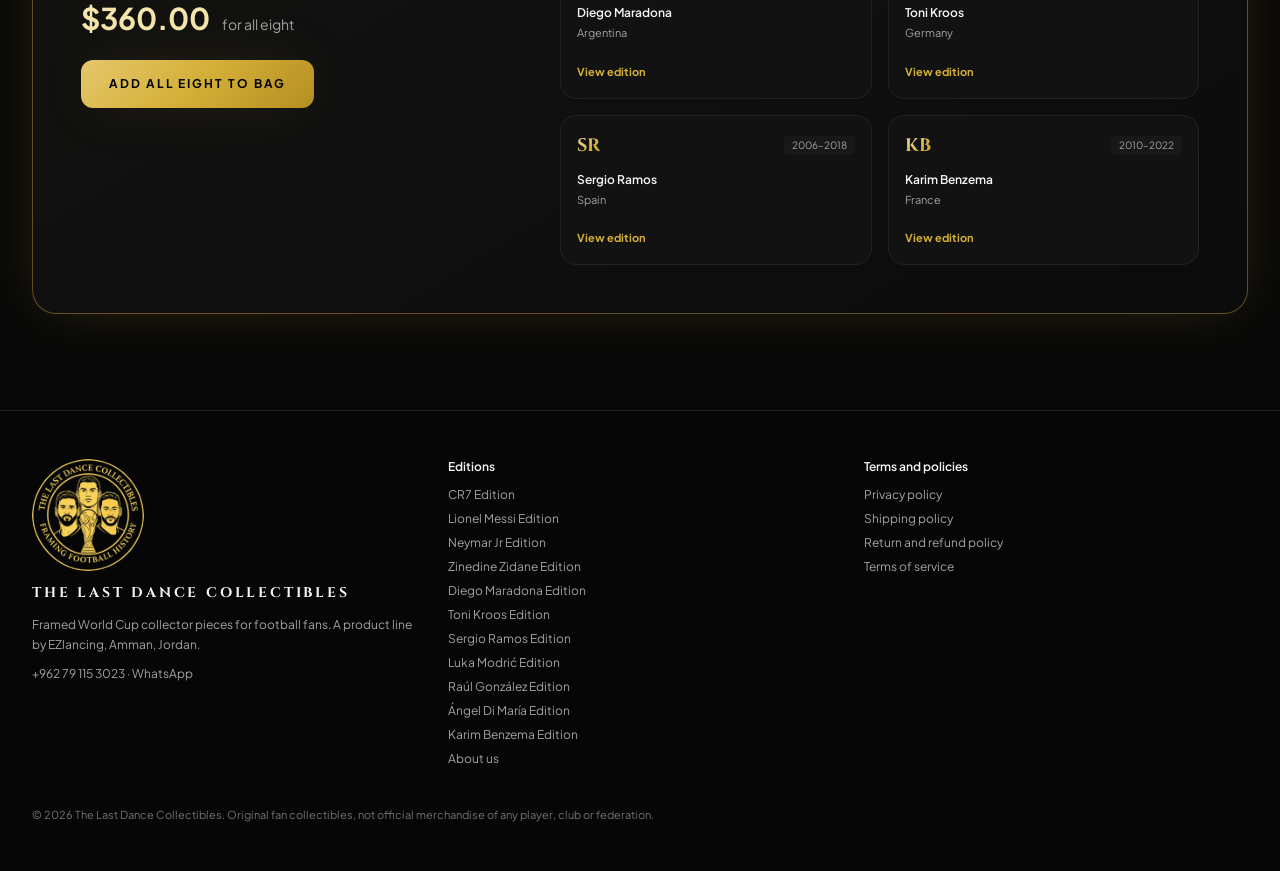
==== commit 248dc82e: "Ramos edition: four enhanced World Cup stickers, SR logo, photo, signature; on sale Co-Authored-By: " ====
--- a/index.html
+++ b/index.html
@@ -618,16 +618,16 @@
         ]
       },
       ramos: {
-        id: 'ramos', status: 'coming_soon', journey: 'career', price: 45, compare: 69.99, photos: [], video: '', poster: '', slug: 'ramos', monogram: 'SR', fullName: "Sergio Ramos", nation: 'Spain',
-        shortTitle: "Sergio Ramos Edition", eraSpan: '2005–2018', accentGlow: '#B91C1C', artwork: '/uploads/editions/ramos/artwork.jpg',
-        editionName: "SR — The Career Tribute (2005–2018)",
-        heroHeadline: "The 93rd-Minute Header That Saved La Décima: <span class=\"text-gold-gradient\">Sergio Ramos</span>",
-        heroSubheadline: "Four chapters of a legendary career, 2005 to 2018, in one framed shadow box with gold foil accents.", quote: "\"El Capitán.\"", story1Copy: "From arriving at Real Madrid as a teenager to captaining three straight Champions League wins, every chapter of Sergio Ramos’s career sits in order inside one frame.", signatureText: "Sergio Ramos",
+        id: 'ramos', status: 'active', journey: 'worldcup', price: 45, compare: 69.99, photos: [], video: '', poster: '', slug: 'ramos', monogram: 'SR', fullName: 'Sergio Ramos', nation: 'Spain',
+        shortTitle: 'Sergio Ramos Edition', eraSpan: '2006–2018', accentGlow: '#B91C1C', artwork: '/uploads/editions/ramos/artwork.jpg',
+        editionName: 'SR — The World Cup Journey (2006–2018)',
+        heroHeadline: "Four World Cups, One Star on His Chest: <span class=\"text-gold-gradient\">Sergio Ramos</span>",
+        heroSubheadline: "Four World Cups, from Germany 2006 to Russia 2018, in one framed shadow box with gold foil accents.", quote: '"El Capitán."', story1Copy: "From his World Cup debut at 20 in Germany to winning it all in South Africa and captaining Spain in Russia, every chapter of Sergio Ramos’s World Cup journey sits in order inside one frame.", signatureText: 'Sergio Ramos',
         cards: [
-          { year: '2006', tournament: "SEVILLA TO MADRID", jerseyNo: '#4', kitPrimary: '#1F2937', kitAccent: '#B91C1C', badge: "THE ARRIVAL", stage: "Real Madrid", desc: "Joined Real Madrid from Sevilla in 2005 as a 19-year-old.", area: '24.60,46.76,11.50,26.40' },
-          { year: '2010', tournament: "SOUTH AFRICA 2010", jerseyNo: '#4', kitPrimary: '#1F2937', kitAccent: '#B91C1C', badge: "WORLD CHAMPION", stage: "World champion", desc: "Won the World Cup with Spain in South Africa.", area: '37.70,46.76,11.50,26.40' },
-          { year: '2014', tournament: "LISBON 2014", jerseyNo: '#4', kitPrimary: '#1F2937', kitAccent: '#B91C1C', badge: "LA DÉCIMA", stage: "Champions League", desc: "His 93rd-minute header in the final set up Real Madrid’s tenth European Cup.", area: '50.80,46.76,11.50,26.40' },
-          { year: '2018', tournament: "KYIV 2018", jerseyNo: '#4', kitPrimary: '#1F2937', kitAccent: '#B91C1C', badge: "THREE IN A ROW", stage: "Champions League", desc: "Captained Real Madrid to a third straight Champions League.", area: '63.90,46.76,11.50,26.40' }
+          { year: '2006', tournament: "GERMANY 2006", jerseyNo: '#15', kitPrimary: '#B91C1C', kitAccent: '#D4AF37', badge: "FIRST WORLD CUP", stage: "Round of 16", desc: "His first World Cup, at 20, at right-back for Spain.", image: '/uploads/editions/ramos/card-2006.jpg', area: '25.10,49.26,10.80,23.04' },
+          { year: '2010', tournament: "SOUTH AFRICA 2010", jerseyNo: '#15', kitPrimary: '#B91C1C', kitAccent: '#D4AF37', badge: "WORLD CHAMPION", stage: "Winner", desc: "Played every minute as Spain won their first World Cup.", image: '/uploads/editions/ramos/card-2010.jpg', area: '38.10,49.26,10.80,23.04' },
+          { year: '2014', tournament: "BRAZIL 2014", jerseyNo: '#15', kitPrimary: '#B91C1C', kitAccent: '#D4AF37', badge: "DEFENDING CHAMPION", stage: "Group stage", desc: "Spain went out in the group stage as defending champions.", image: '/uploads/editions/ramos/card-2014.jpg', area: '51.10,49.26,10.80,23.04' },
+          { year: '2018', tournament: "RUSSIA 2018", jerseyNo: '#15', kitPrimary: '#B91C1C', kitAccent: '#D4AF37', badge: "CAPTAIN", stage: "Round of 16", desc: "Captained Spain at his fourth World Cup.", image: '/uploads/editions/ramos/card-2018.jpg', area: '64.10,49.26,10.80,23.04' }
         ]
       },
       modric: {
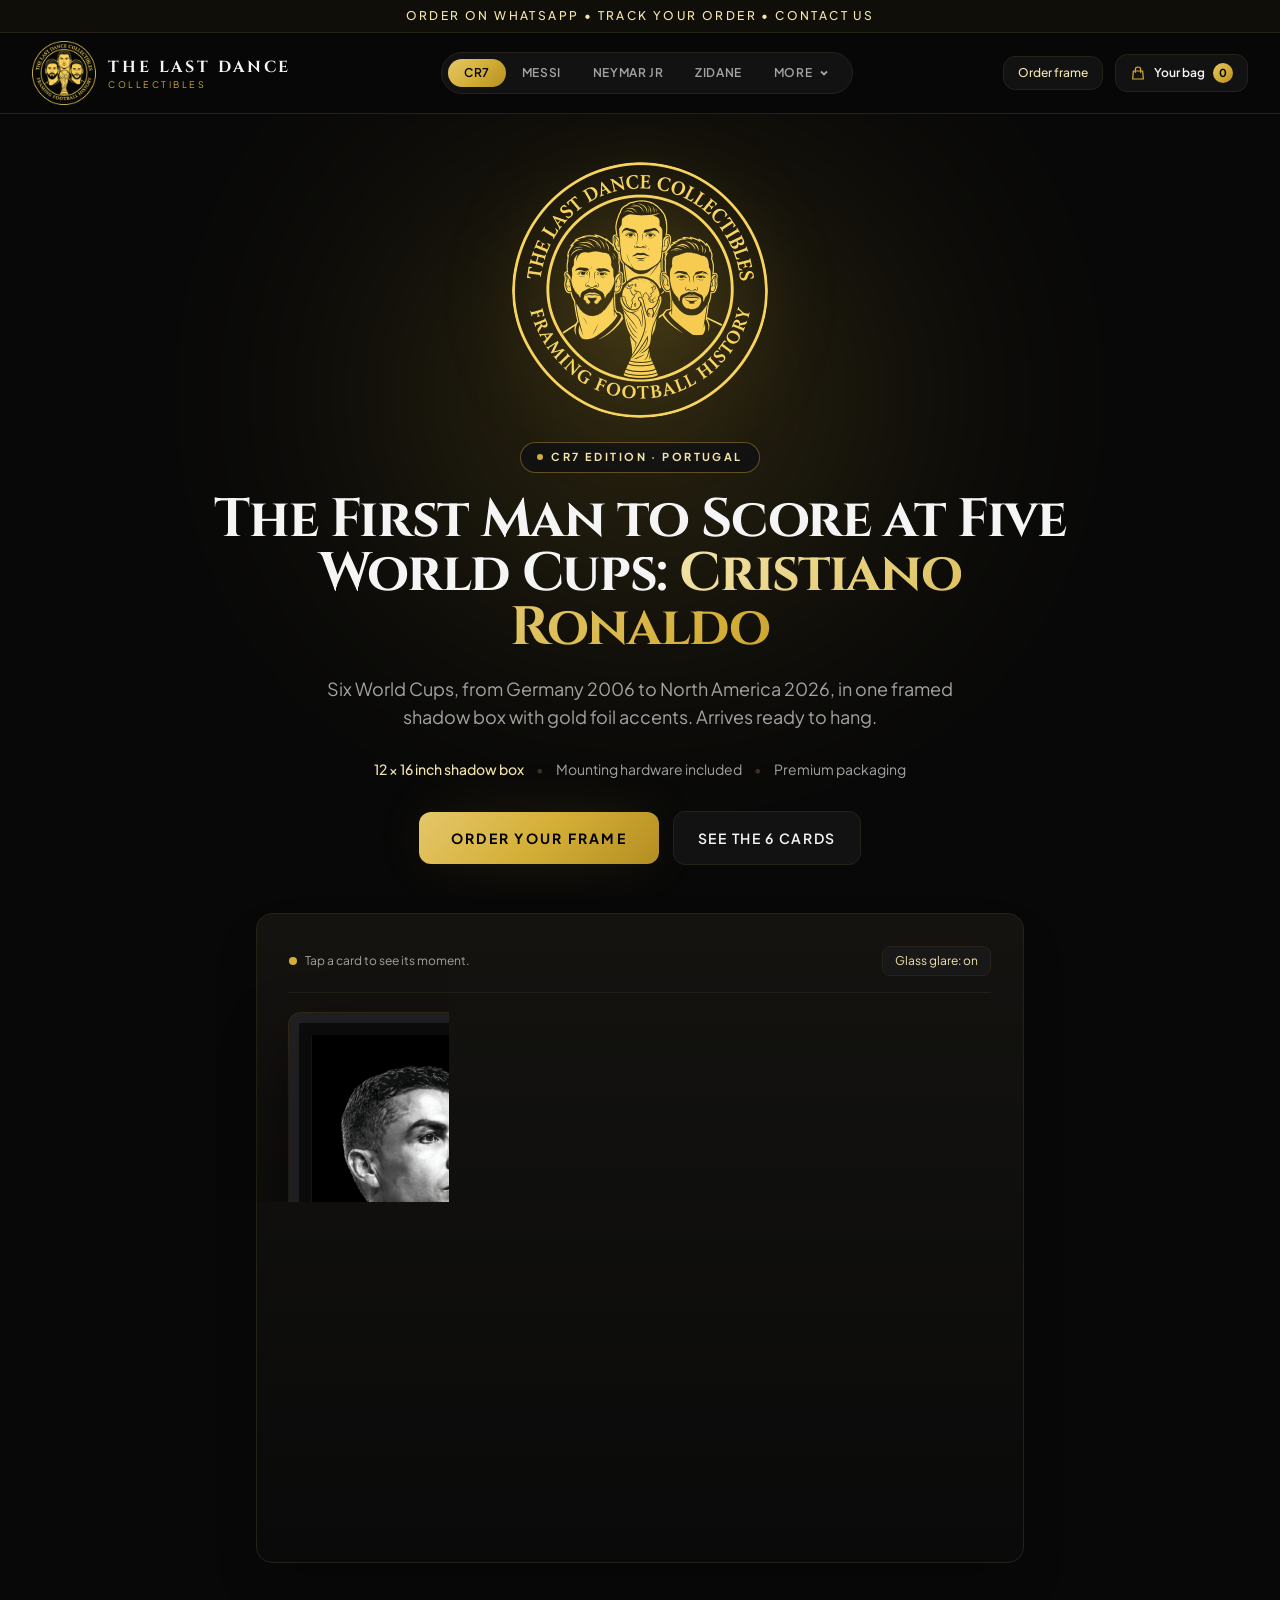
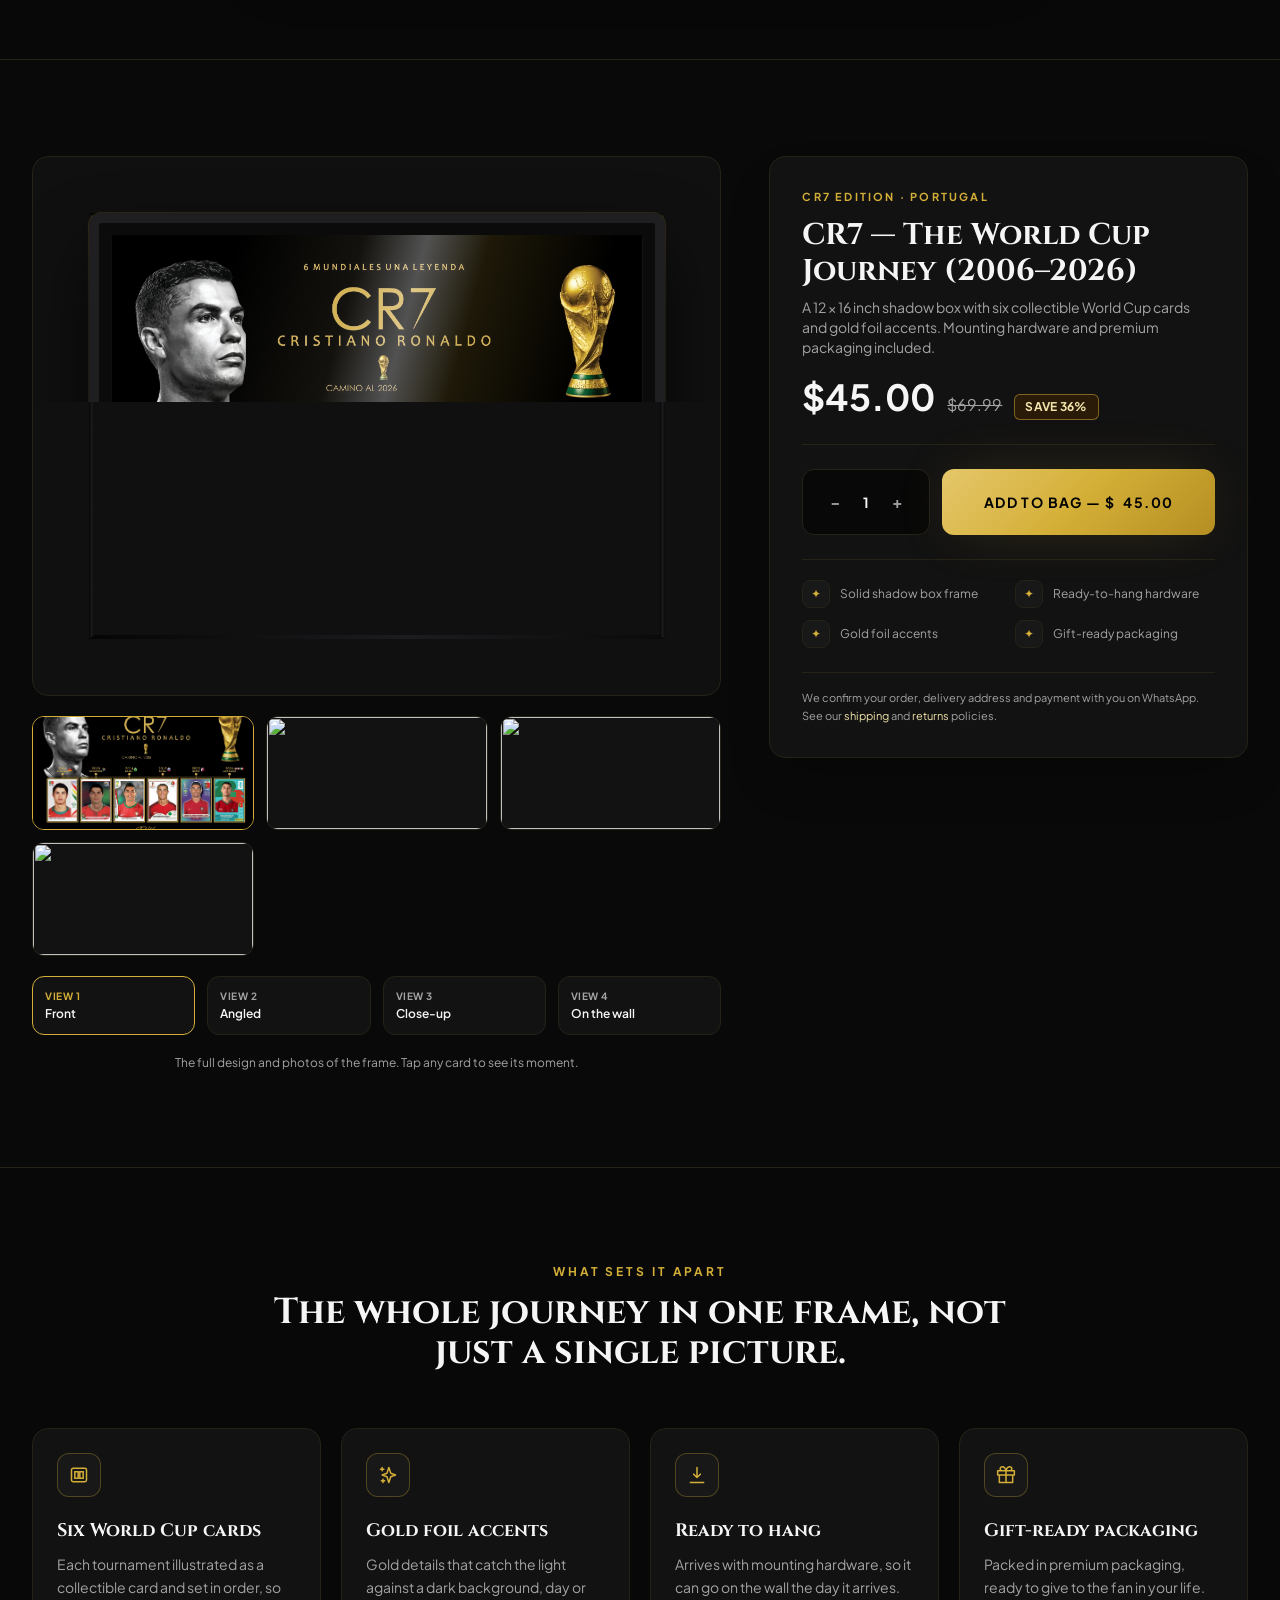
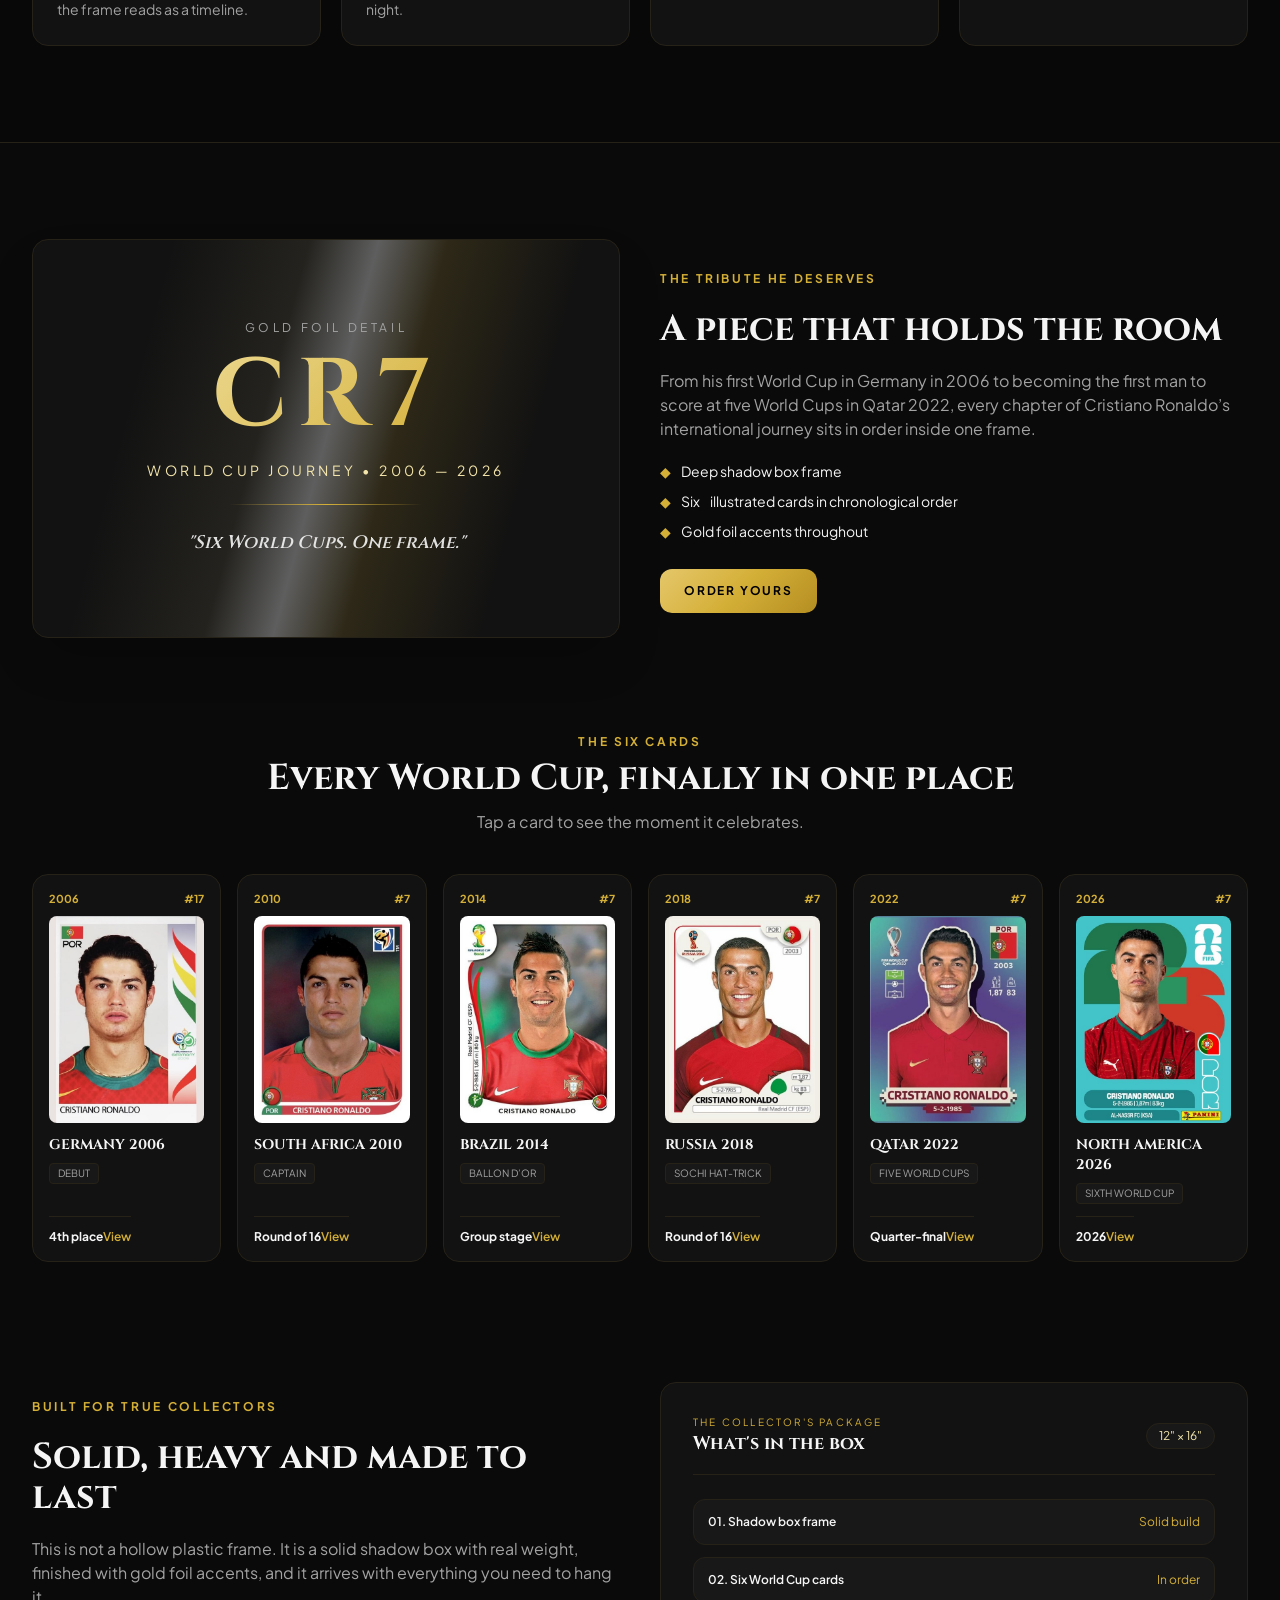
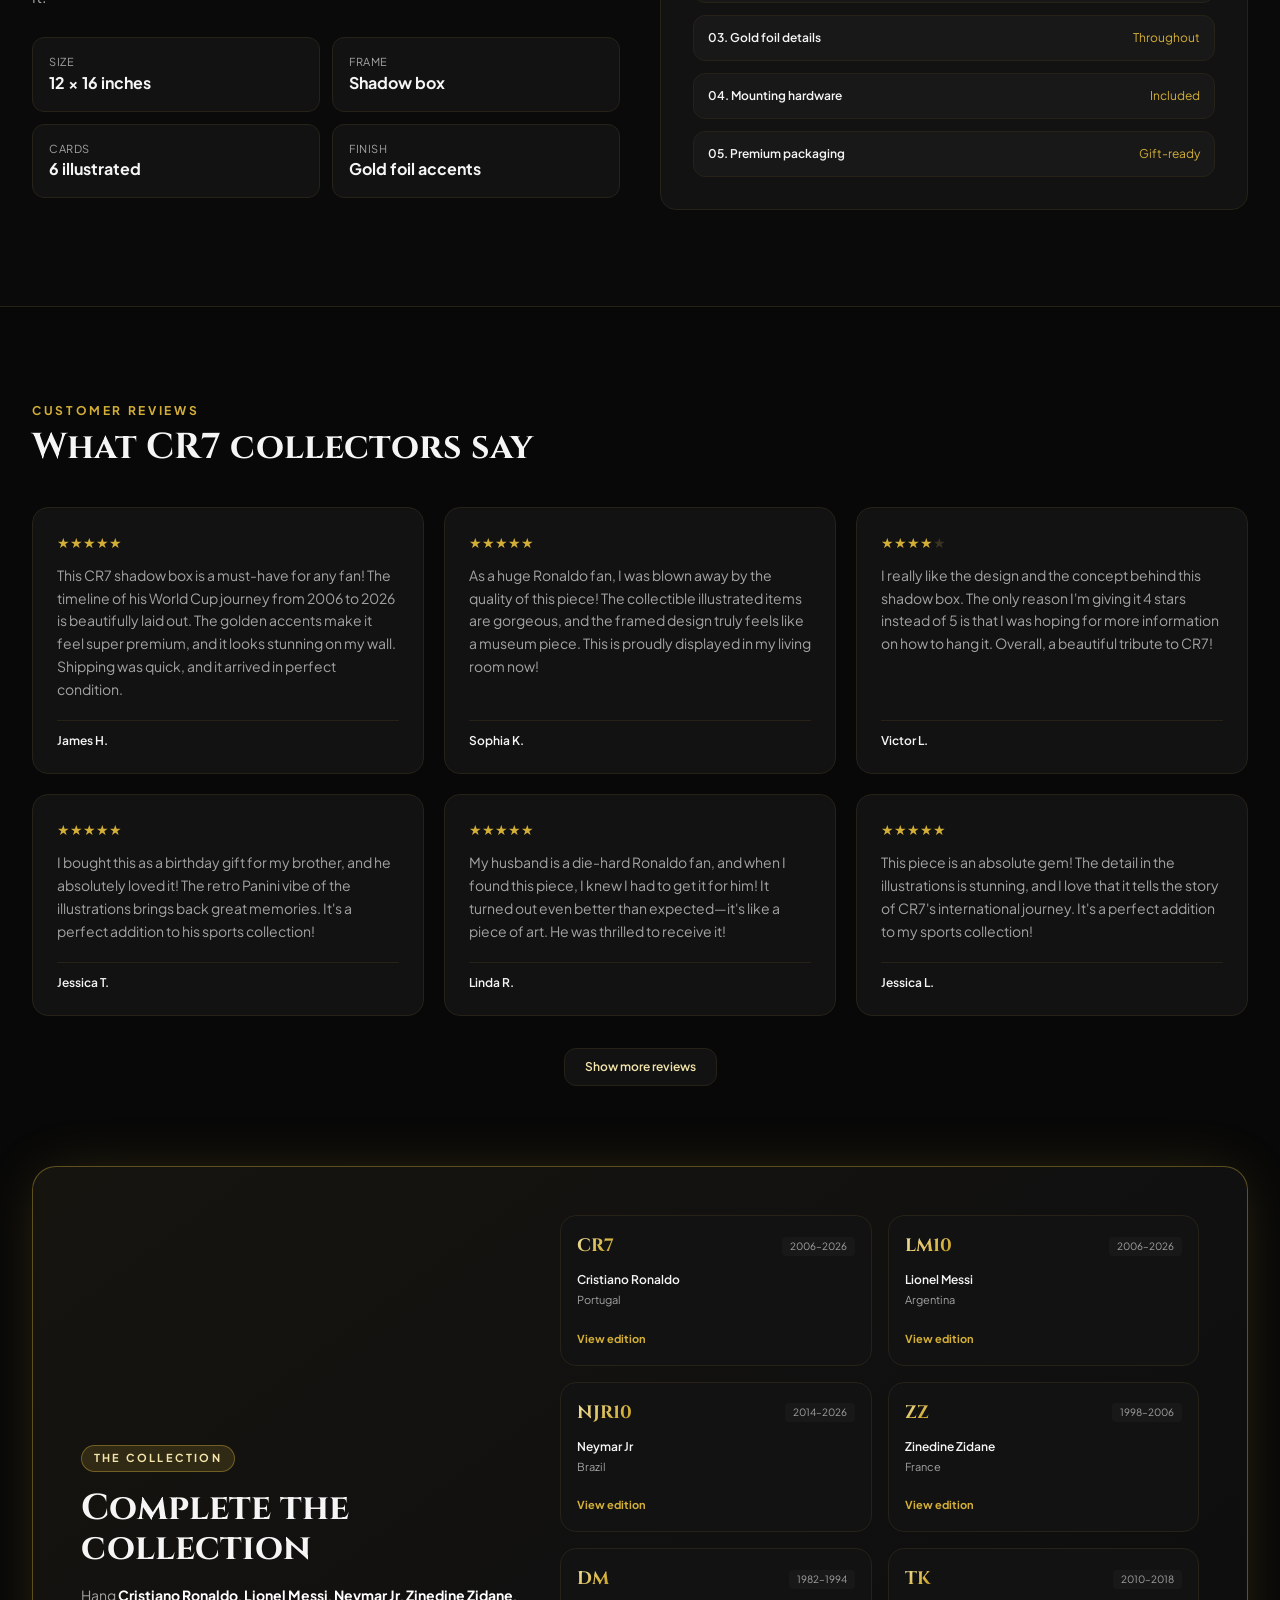
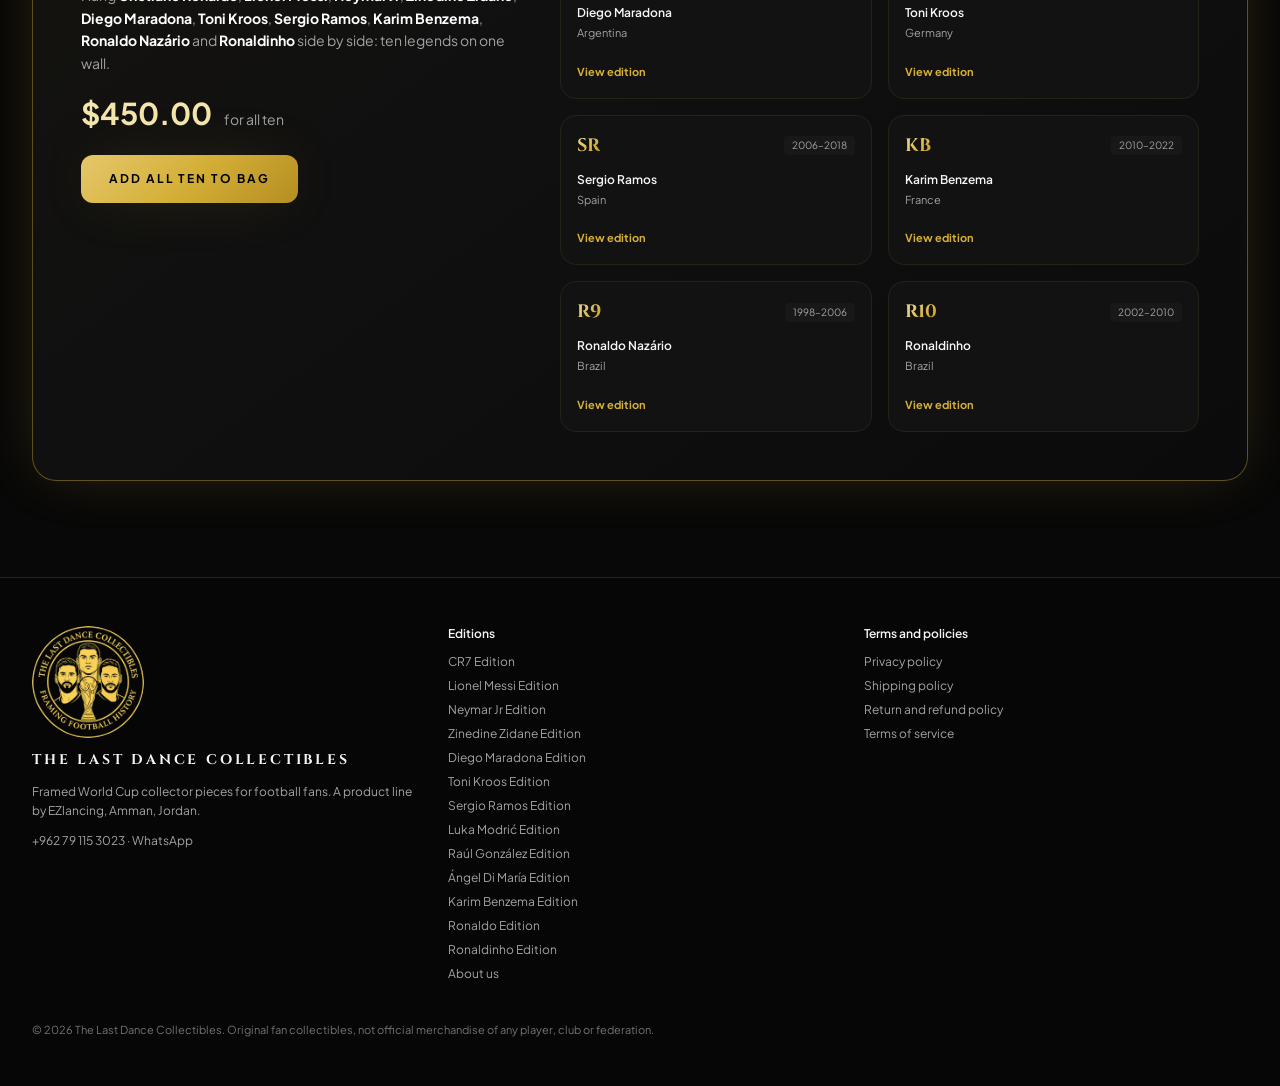
==== commit 8fa2e684: "Ronaldo (R9) and Ronaldinho World Cup editions with CBF crest, stickers, signatures and host flags C" ====
--- a/index.html
+++ b/index.html
@@ -680,6 +680,30 @@
           { year: '2014', tournament: "BRAZIL 2014", jerseyNo: "#10", kitPrimary: '#1E3A8A', kitAccent: '#D4AF37', badge: "THREE GOALS", stage: "Quarter-final", desc: "Scored three goals as France reached the quarter-finals in Brazil.", image: '/uploads/editions/benzema/card-2014.jpg', area: '44.40,46.76,11.20,24.00' },
           { year: '2022', tournament: "QATAR 2022", jerseyNo: "#19", kitPrimary: '#1E3A8A', kitAccent: '#D4AF37', badge: "BALLON D’OR", stage: "Injured", desc: "Named in the squad as the reigning Ballon d’Or winner, but a thigh injury ruled him out on the eve of the tournament.", image: '/uploads/editions/benzema/card-2022.jpg', area: '58.40,46.76,11.20,24.00' }
         ]
+      },
+      r9: {
+        id: 'r9', tabName: "Ronaldo (R9)", status: 'active', journey: 'worldcup', price: 45, compare: 69.99, photos: [], video: '', poster: '', slug: 'r9', monogram: 'R9', fullName: "Ronaldo Nazário", nation: 'Brazil',
+        shortTitle: "Ronaldo Edition", eraSpan: '1998–2006', accentGlow: '#15803D', artwork: '/uploads/editions/r9/artwork.jpg',
+        editionName: "R9 — The World Cup Journey (1998–2006)",
+        heroHeadline: "Fifteen World Cup Goals and Two Stars on His Chest: <span class=\"text-gold-gradient\">Ronaldo</span>",
+        heroSubheadline: "Three World Cups, from France 1998 to Germany 2006, in one framed shadow box with gold foil accents.", quote: "\"O Fenômeno.\"", story1Copy: "From the Golden Ball in France to both goals in the 2002 final and a then-record 15th World Cup goal in Germany, Ronaldo’s World Cup journey with Brazil sits in order inside one frame.", signatureText: "Ronaldo",
+        cards: [
+          { year: '1998', tournament: "FRANCE 1998", jerseyNo: "#9", kitPrimary: '#15803D', kitAccent: '#D4AF37', badge: "GOLDEN BALL", stage: "Runner-up", desc: "Four goals and the Golden Ball on the way to the final in Paris.", image: '/uploads/editions/r9/card-1998.jpg', area: '30.40,45.38,11.20,24.00' },
+          { year: '2002', tournament: "KOREA/JAPAN 2002", jerseyNo: "#9", kitPrimary: '#15803D', kitAccent: '#D4AF37', badge: "WORLD CHAMPION", stage: "Winner", desc: "Eight goals and the Golden Boot, including both goals in the final.", image: '/uploads/editions/r9/card-2002.jpg', area: '44.40,45.38,11.20,24.00' },
+          { year: '2006', tournament: "GERMANY 2006", jerseyNo: "#9", kitPrimary: '#15803D', kitAccent: '#D4AF37', badge: "RECORD 15TH GOAL", stage: "Quarter-finals", desc: "Three more goals, the last his 15th, a World Cup record at the time.", image: '/uploads/editions/r9/card-2006.jpg', area: '58.40,45.38,11.20,24.00' }
+        ]
+      },
+      r10: {
+        id: 'r10', tabName: "Ronaldinho", status: 'active', journey: 'worldcup', price: 45, compare: 69.99, photos: [], video: '', poster: '', slug: 'r10', monogram: 'R10', fullName: "Ronaldinho", nation: 'Brazil',
+        shortTitle: "Ronaldinho Edition", eraSpan: '2002–2010', accentGlow: '#15803D', artwork: '/uploads/editions/r10/artwork.jpg',
+        editionName: "R10 — The World Cup Journey (2002–2010)",
+        heroHeadline: "The Free Kick That Beat England, Then the Cup in Yokohama: <span class=\"text-gold-gradient\">Ronaldinho</span>",
+        heroSubheadline: "Three World Cup stickers, from Korea/Japan 2002 to South Africa 2010, in one framed shadow box with gold foil accents.", quote: "\"Joga bonito.\"", story1Copy: "From the long-range free kick against England on the way to the 2002 title, to Brazil’s No. 10 shirt in Germany and the 2010 sticker album, Ronaldinho’s World Cup story sits in order inside one frame.", signatureText: "Ronaldinho",
+        cards: [
+          { year: '2002', tournament: "KOREA/JAPAN 2002", jerseyNo: "#11", kitPrimary: '#15803D', kitAccent: '#D4AF37', badge: "WORLD CHAMPION", stage: "Winner", desc: "Scored the long-range free kick against England on the way to the title.", image: '/uploads/editions/r10/card-2002.jpg', area: '30.40,47.47,11.20,24.00' },
+          { year: '2006', tournament: "GERMANY 2006", jerseyNo: "#10", kitPrimary: '#15803D', kitAccent: '#D4AF37', badge: "THE NO. 10", stage: "Quarter-finals", desc: "Wore Brazil’s No. 10 shirt in Germany.", image: '/uploads/editions/r10/card-2006.jpg', area: '44.40,47.47,11.20,24.00' },
+          { year: '2010', tournament: "SOUTH AFRICA 2010", jerseyNo: "—", kitPrimary: '#15803D', kitAccent: '#D4AF37', badge: "THE STICKER", stage: "Not selected", desc: "In the 2010 sticker album, but left out of Brazil’s final squad for South Africa.", image: '/uploads/editions/r10/card-2010.jpg', area: '58.40,47.47,11.20,24.00' }
+        ]
       }
     };
 
@@ -1157,7 +1181,7 @@
     }
 
     // Show or hide editions everywhere (tabs, trio, footer)
-    const NUM_WORDS = ['zero','one','two','three','four','five','six','seven','eight'];
+    const NUM_WORDS = ['zero','one','two','three','four','five','six','seven','eight','nine','ten','eleven','twelve','thirteen','fourteen','fifteen'];
     function styleTabs() {
       KEYS.forEach(key => {
         [document.getElementById(`nav-${key}`), document.getElementById(`mob-nav-${key}`)].forEach(btn => {
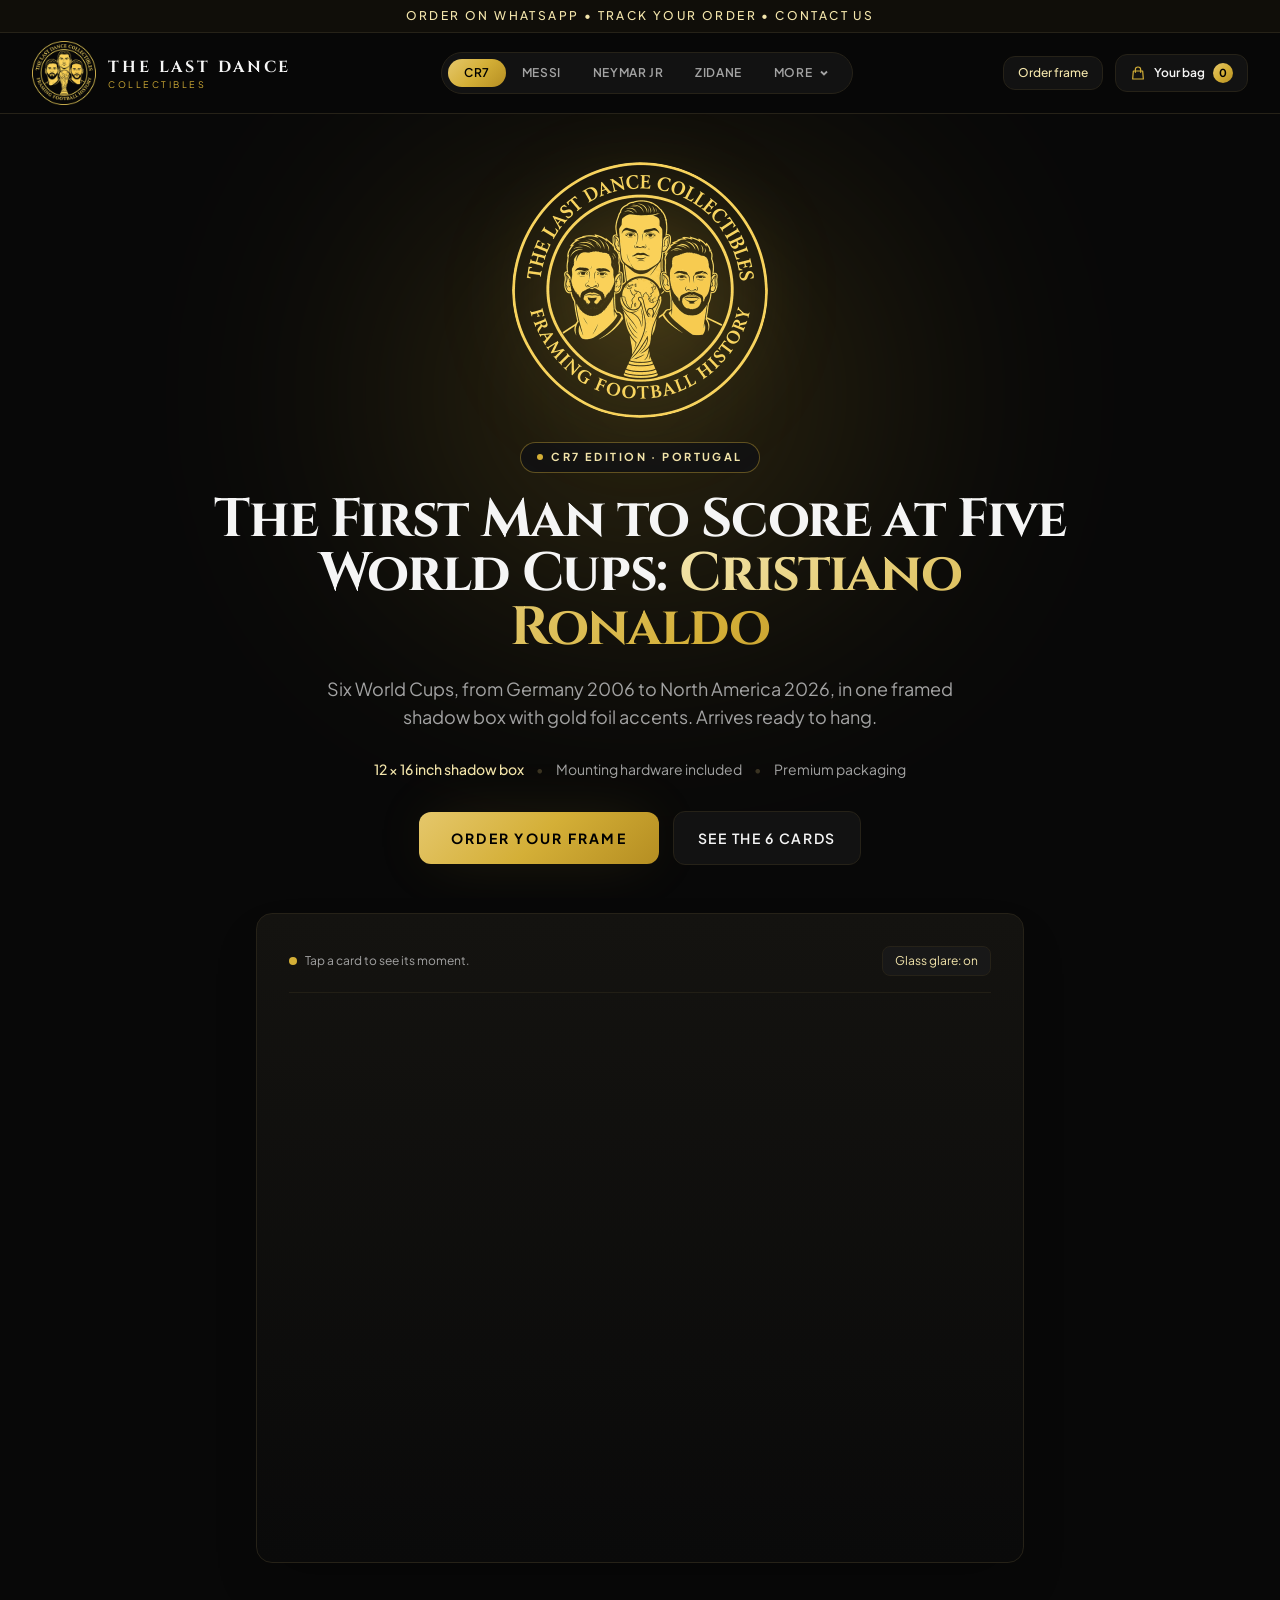
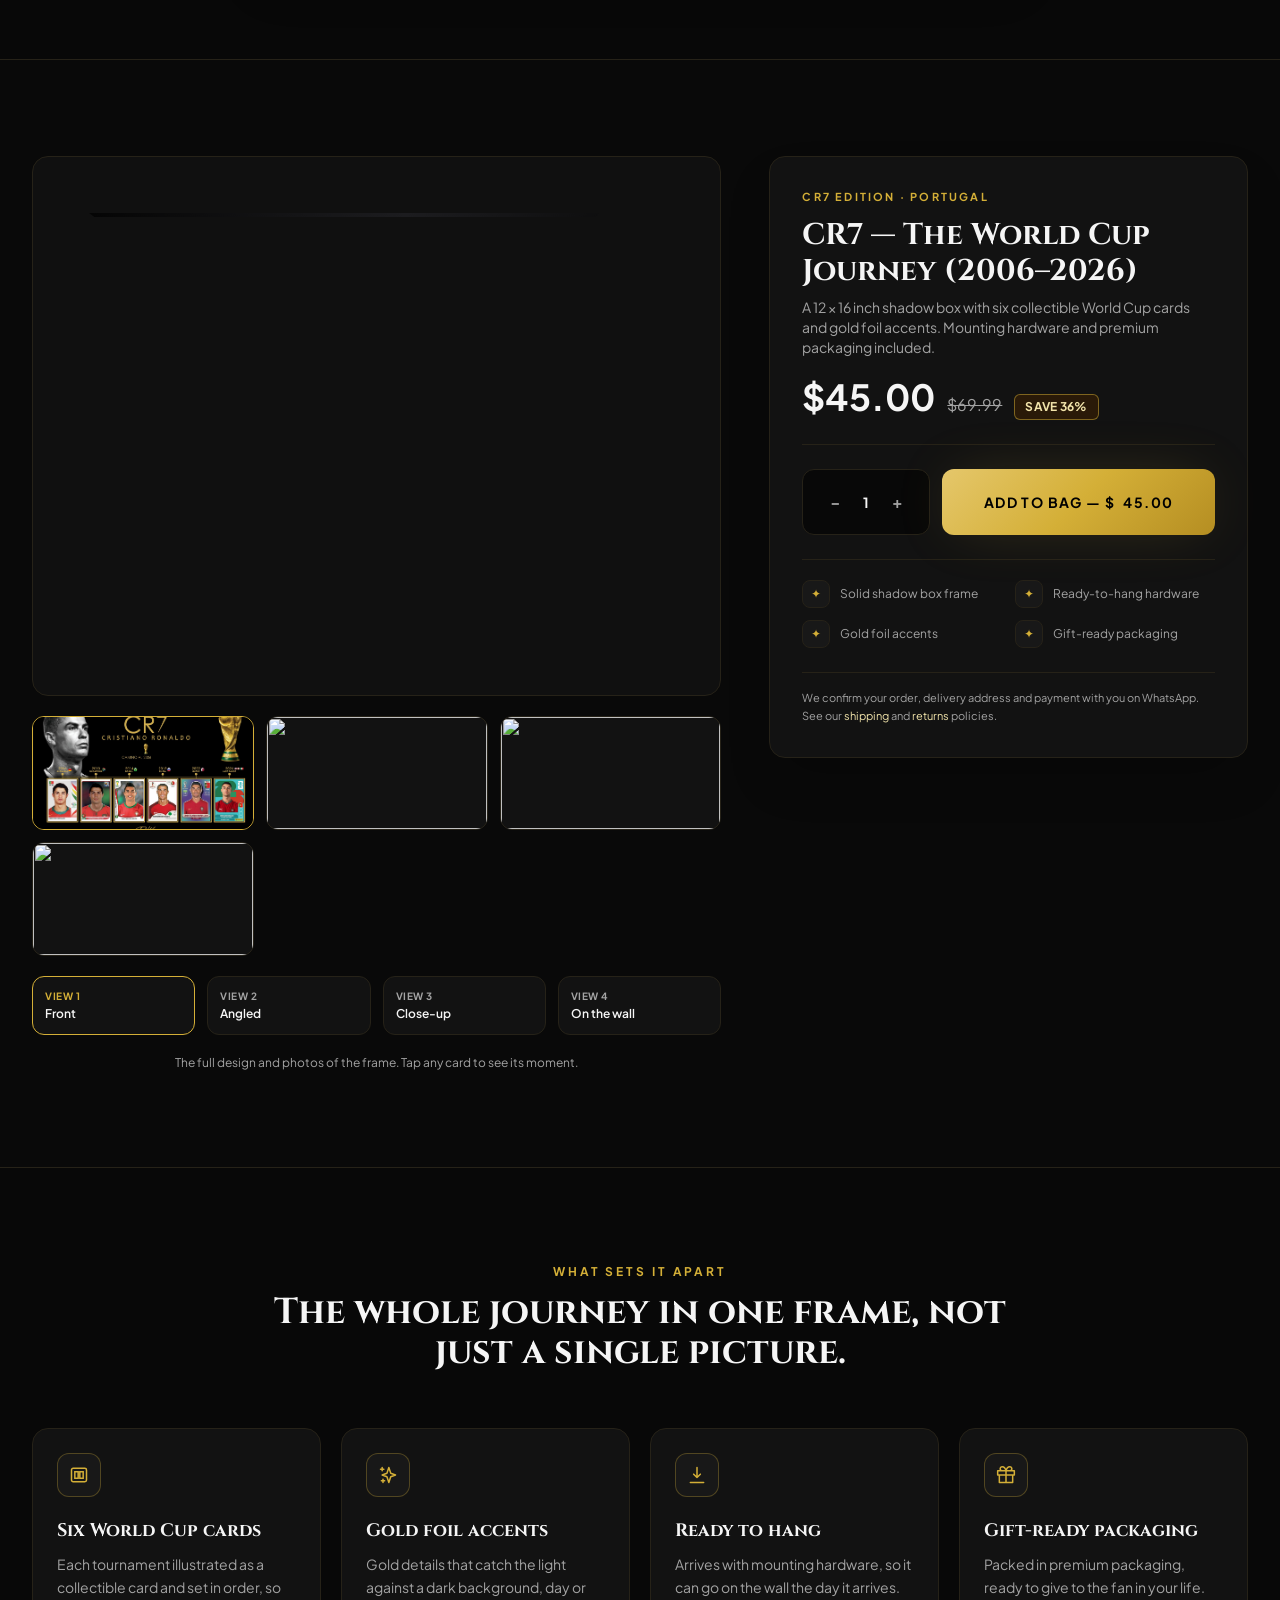
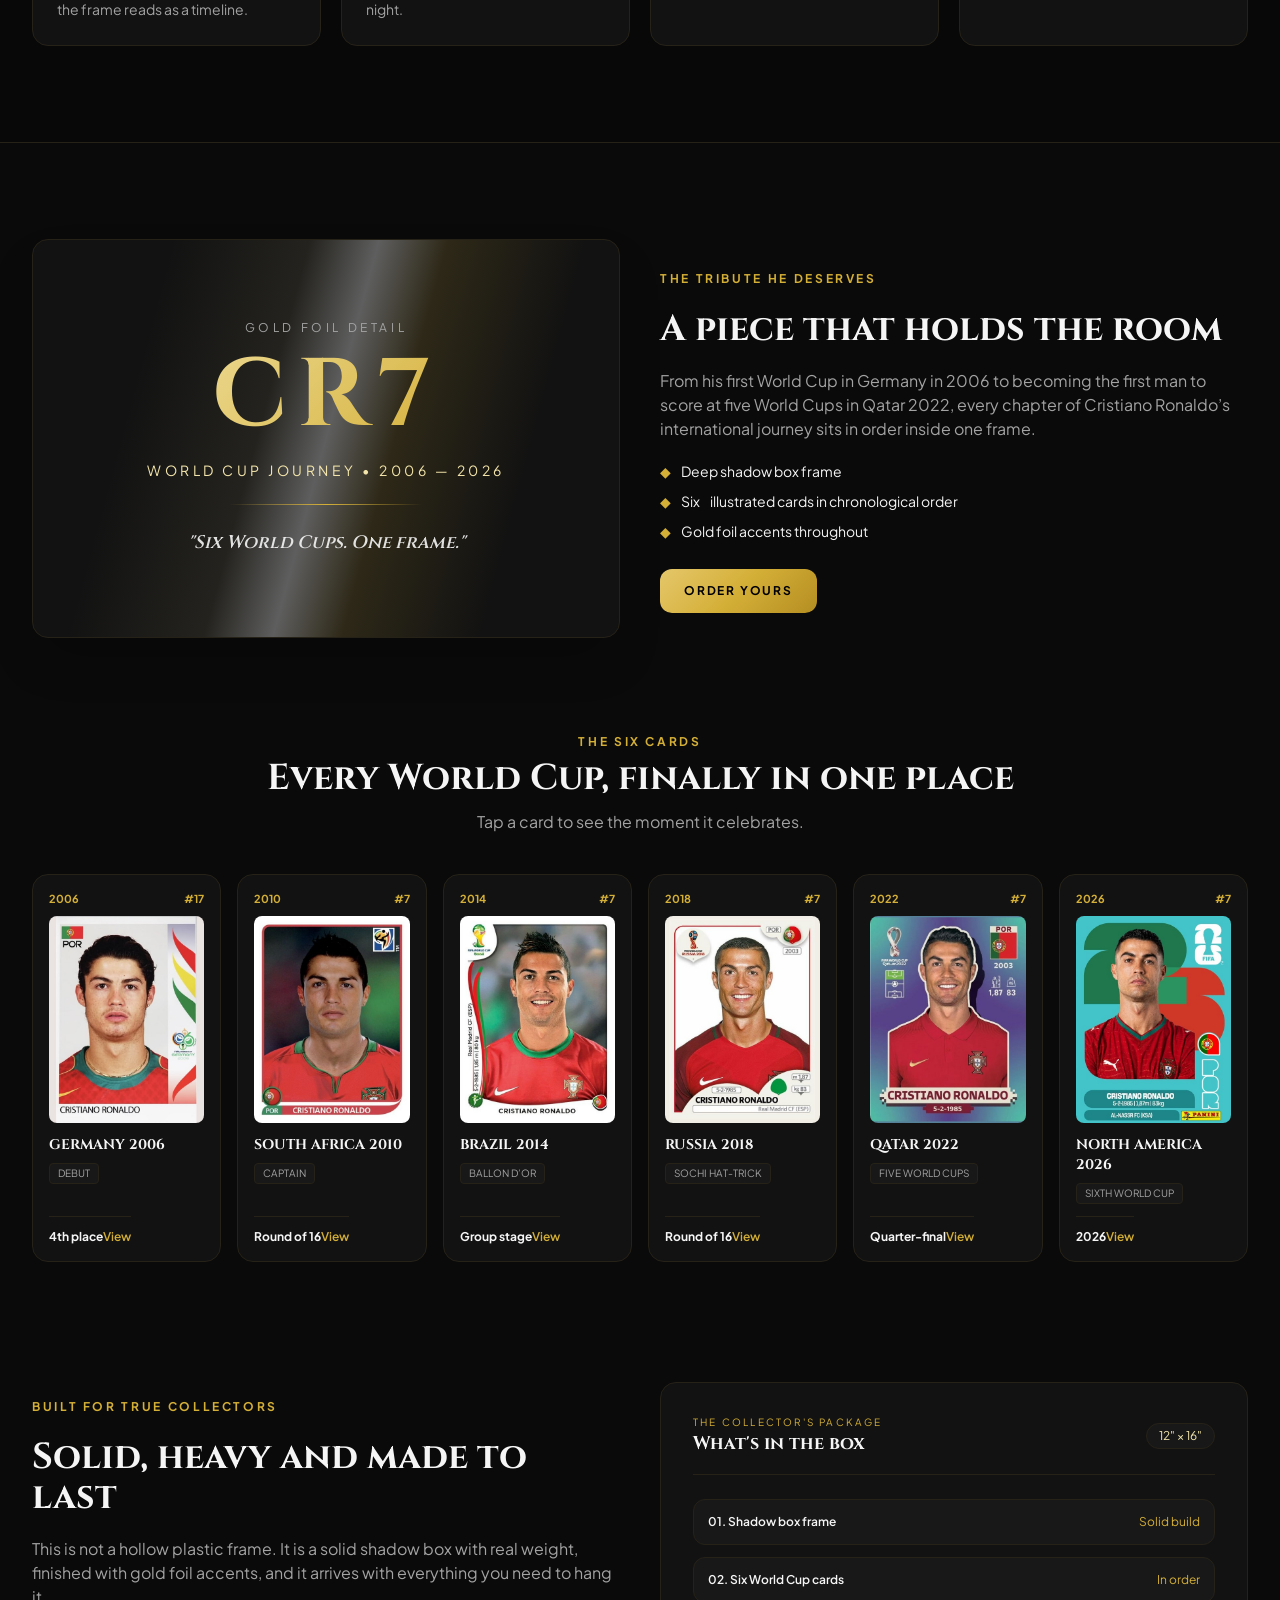
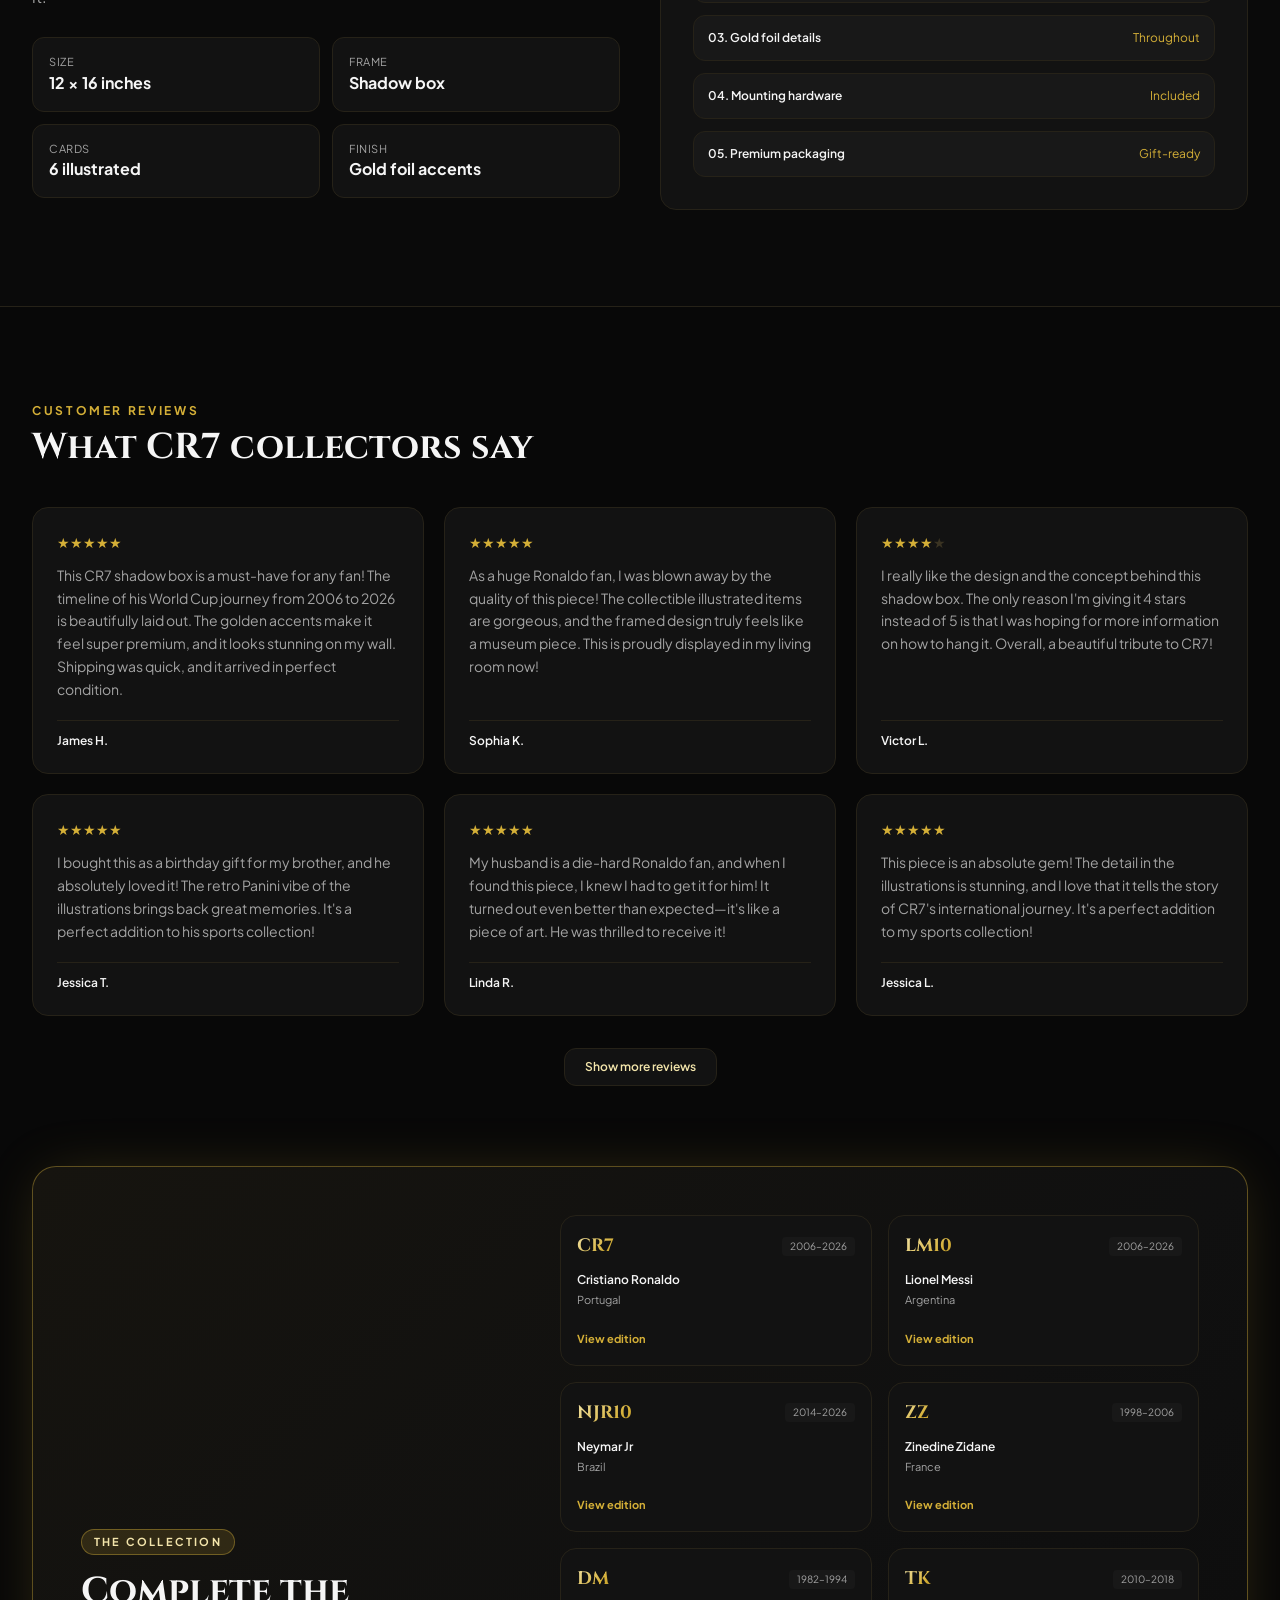
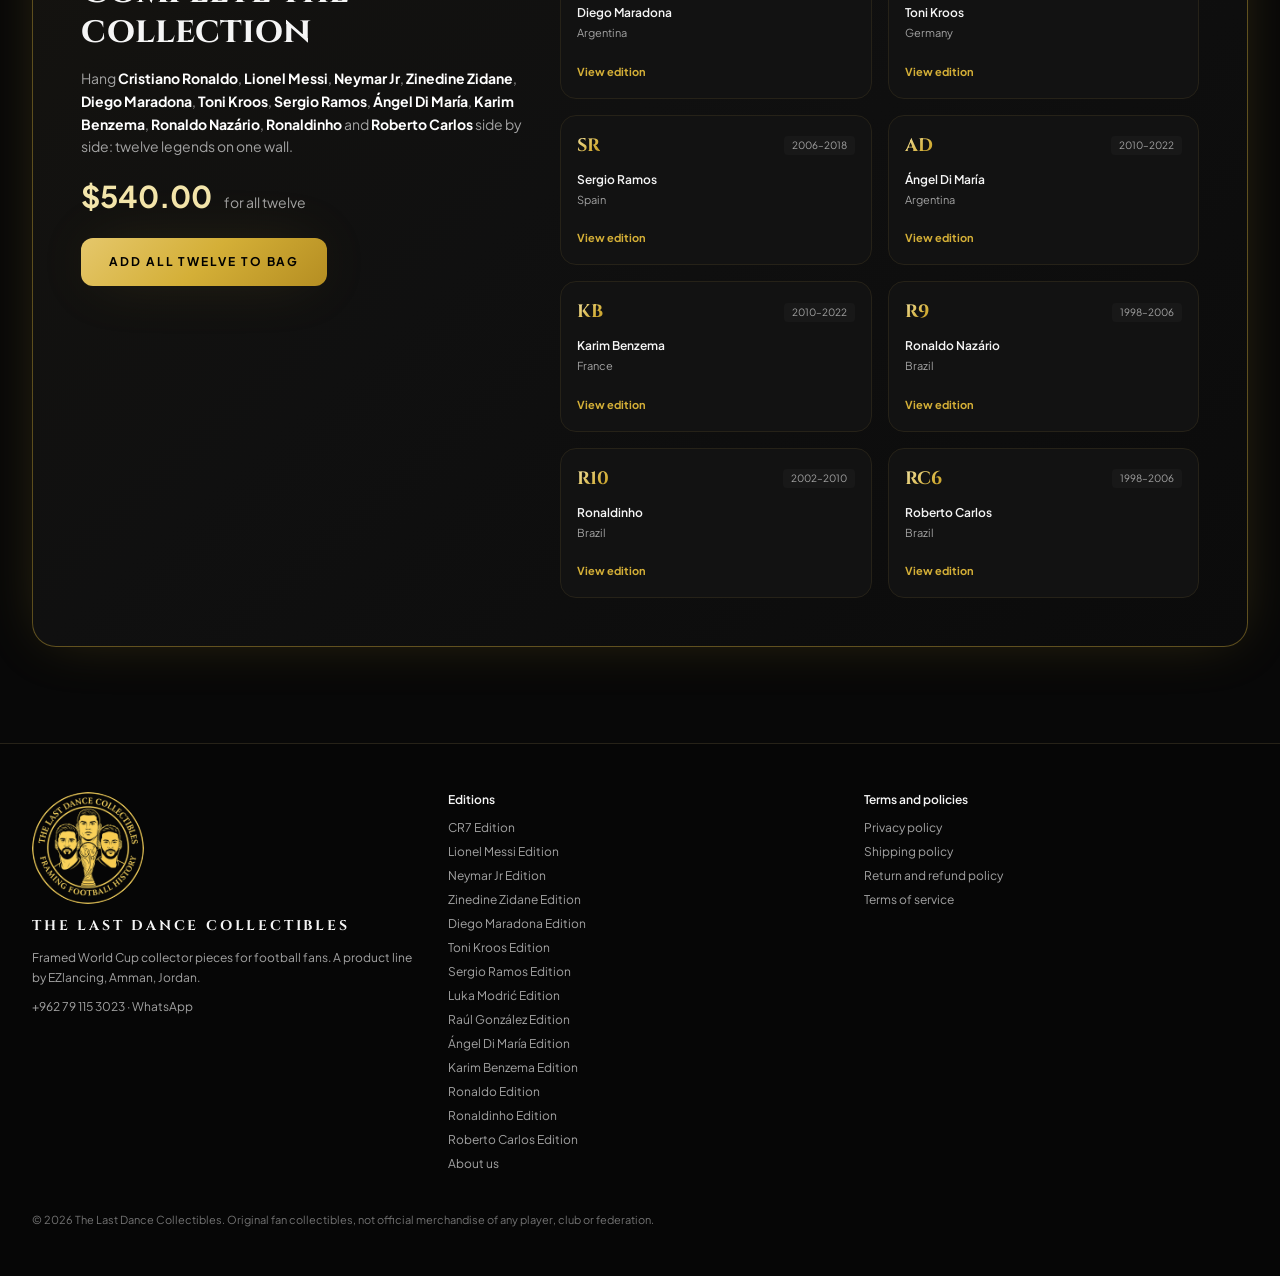
==== commit 478a91ac: "Roberto Carlos and Di María World Cup editions Roberto Carlos: 1998, 2002, 2006 stickers, CBF crest," ====
--- a/index.html
+++ b/index.html
@@ -657,16 +657,16 @@
         ]
       },
       dimaria: {
-        id: 'dimaria', tabName: 'Di María', status: 'coming_soon', journey: 'career', price: 45, compare: 69.99, photos: [], video: '', poster: '', slug: 'dimaria', monogram: 'AD', fullName: "Ángel Di María", nation: 'Argentina',
-        shortTitle: "Ángel Di María Edition", eraSpan: '2008–2022', accentGlow: '#75AADB', artwork: '/uploads/editions/dimaria/artwork.jpg',
-        editionName: "AD — The Career Tribute (2008–2022)",
-        heroHeadline: "Goals in an Olympic, a Copa América and a World Cup Final: <span class=\"text-gold-gradient\">Di María</span>",
-        heroSubheadline: "Four chapters of a legendary career, 2008 to 2022, in one framed shadow box with gold foil accents.", quote: "\"El Fideo.\"", story1Copy: "From the Olympic final in Beijing to scoring in the World Cup final in Qatar, every chapter of Ángel Di María’s career sits in order inside one frame.", signatureText: "Ángel Di María",
+        id: 'dimaria', tabName: "Di María", status: 'active', journey: 'worldcup', price: 45, compare: 69.99, photos: [], video: '', poster: '', slug: 'dimaria', monogram: 'AD', fullName: "Ángel Di María", nation: 'Argentina',
+        shortTitle: "Ángel Di María Edition", eraSpan: '2010–2022', accentGlow: '#75AADB', artwork: '/uploads/editions/dimaria/artwork.jpg',
+        editionName: "AD — The World Cup Journey (2010–2022)",
+        heroHeadline: "From the 2010 Sticker Album to a Goal in the World Cup Final: <span class=\"text-gold-gradient\">Di María</span>",
+        heroSubheadline: "Four World Cups, from South Africa 2010 to Qatar 2022, in one framed shadow box with gold foil accents.", quote: "\"El Fideo.\"", story1Copy: "From his first World Cup in South Africa to the extra-time winner against Switzerland in 2014, a long-range strike against France in 2018 and a goal in the 2022 final, Ángel Di María’s World Cup journey with Argentina sits in order inside one frame.", signatureText: "Ángel Di María",
         cards: [
-          { year: '2008', tournament: "BEIJING 2008", jerseyNo: '#11', kitPrimary: '#1F2937', kitAccent: '#75AADB', badge: "OLYMPIC GOLD", stage: "Gold medal", desc: "Scored the winning goal in the Olympic final.", area: '24.60,46.36,11.50,26.40' },
-          { year: '2014', tournament: "LISBON 2014", jerseyNo: '#11', kitPrimary: '#1F2937', kitAccent: '#75AADB', badge: "LA DÉCIMA", stage: "Champions League", desc: "Named man of the match as Real Madrid won its tenth European Cup.", area: '37.70,46.36,11.50,26.40' },
-          { year: '2021', tournament: "MARACANÃ 2021", jerseyNo: '#11', kitPrimary: '#1F2937', kitAccent: '#75AADB', badge: "COPA AMÉRICA", stage: "Winner", desc: "Scored the only goal of the Copa América final against Brazil.", area: '50.80,46.36,11.50,26.40' },
-          { year: '2022', tournament: "QATAR 2022", jerseyNo: '#11', kitPrimary: '#1F2937', kitAccent: '#75AADB', badge: "WORLD CHAMPION", stage: "World champion", desc: "Scored in the World Cup final as Argentina became champions.", area: '63.90,46.36,11.50,26.40' }
+          { year: '2010', tournament: "SOUTH AFRICA 2010", jerseyNo: "#7", kitPrimary: '#1F2937', kitAccent: '#75AADB', badge: "FIRST WORLD CUP", stage: "Quarter-finals", desc: "Started four of Argentina’s five games in his first World Cup.", image: '/uploads/editions/dimaria/card-2010.jpg', area: '23.40,46.25,11.20,24.00' },
+          { year: '2014', tournament: "BRAZIL 2014", jerseyNo: "#7", kitPrimary: '#1F2937', kitAccent: '#75AADB', badge: "THE 118TH MINUTE", stage: "Runner-up", desc: "Scored the extra-time winner against Switzerland in the round of 16.", image: '/uploads/editions/dimaria/card-2014.jpg', area: '37.40,46.25,11.20,24.00' },
+          { year: '2018', tournament: "RUSSIA 2018", jerseyNo: "#11", kitPrimary: '#1F2937', kitAccent: '#75AADB', badge: "LONG-RANGE STRIKE", stage: "Round of 16", desc: "Scored from long range against France in the round of 16.", image: '/uploads/editions/dimaria/card-2018.jpg', area: '51.40,46.25,11.20,24.00' },
+          { year: '2022', tournament: "QATAR 2022", jerseyNo: "#11", kitPrimary: '#1F2937', kitAccent: '#75AADB', badge: "WORLD CHAMPION", stage: "Winner", desc: "Scored in the final as Argentina became world champions.", image: '/uploads/editions/dimaria/card-2022.jpg', area: '65.40,46.25,11.20,24.00' }
         ]
       },
       benzema: {
@@ -704,6 +704,18 @@
           { year: '2006', tournament: "GERMANY 2006", jerseyNo: "#10", kitPrimary: '#15803D', kitAccent: '#D4AF37', badge: "THE NO. 10", stage: "Quarter-finals", desc: "Wore Brazil’s No. 10 shirt in Germany.", image: '/uploads/editions/r10/card-2006.jpg', area: '44.40,47.47,11.20,24.00' },
           { year: '2010', tournament: "SOUTH AFRICA 2010", jerseyNo: "—", kitPrimary: '#15803D', kitAccent: '#D4AF37', badge: "THE STICKER", stage: "Not selected", desc: "In the 2010 sticker album, but left out of Brazil’s final squad for South Africa.", image: '/uploads/editions/r10/card-2010.jpg', area: '58.40,47.47,11.20,24.00' }
         ]
+      },
+      rc: {
+        id: 'rc', tabName: "Roberto Carlos", status: 'active', journey: 'worldcup', price: 45, compare: 69.99, photos: [], video: '', poster: '', slug: 'rc', monogram: 'RC6', fullName: "Roberto Carlos", nation: 'Brazil',
+        shortTitle: "Roberto Carlos Edition", eraSpan: '1998–2006', accentGlow: '#15803D', artwork: '/uploads/editions/rc/artwork.jpg',
+        editionName: "RC6 — The World Cup Journey (1998–2006)",
+        heroHeadline: "The Left Foot Behind Brazil’s Fifth Star: <span class=\"text-gold-gradient\">Roberto Carlos</span>",
+        heroSubheadline: "Three World Cups, from France 1998 to Germany 2006, in one framed shadow box with gold foil accents.", quote: "\"The left foot.\"", story1Copy: "From the final in Paris in 1998 to lifting the trophy in Yokohama in 2002 and a third World Cup in Germany, Roberto Carlos’s World Cup journey with Brazil sits in order inside one frame.", signatureText: "Roberto Carlos",
+        cards: [
+          { year: '1998', tournament: "FRANCE 1998", jerseyNo: "#6", kitPrimary: '#15803D', kitAccent: '#D4AF37', badge: "RUNNER-UP", stage: "Runner-up", desc: "Started at left-back as Brazil reached the final in Paris.", image: '/uploads/editions/rc/card-1998.jpg', area: '30.40,44.68,11.20,24.00' },
+          { year: '2002', tournament: "KOREA/JAPAN 2002", jerseyNo: "#6", kitPrimary: '#15803D', kitAccent: '#D4AF37', badge: "WORLD CHAMPION", stage: "Winner", desc: "Scored a free kick against China on the way to Brazil’s fifth title.", image: '/uploads/editions/rc/card-2002.jpg', area: '44.40,44.68,11.20,24.00' },
+          { year: '2006', tournament: "GERMANY 2006", jerseyNo: "#6", kitPrimary: '#15803D', kitAccent: '#D4AF37', badge: "THIRD WORLD CUP", stage: "Quarter-finals", desc: "Played his third and last World Cup, ending in the quarter-finals against France.", image: '/uploads/editions/rc/card-2006.jpg', area: '58.40,44.68,11.20,24.00' }
+        ]
       }
     };
 
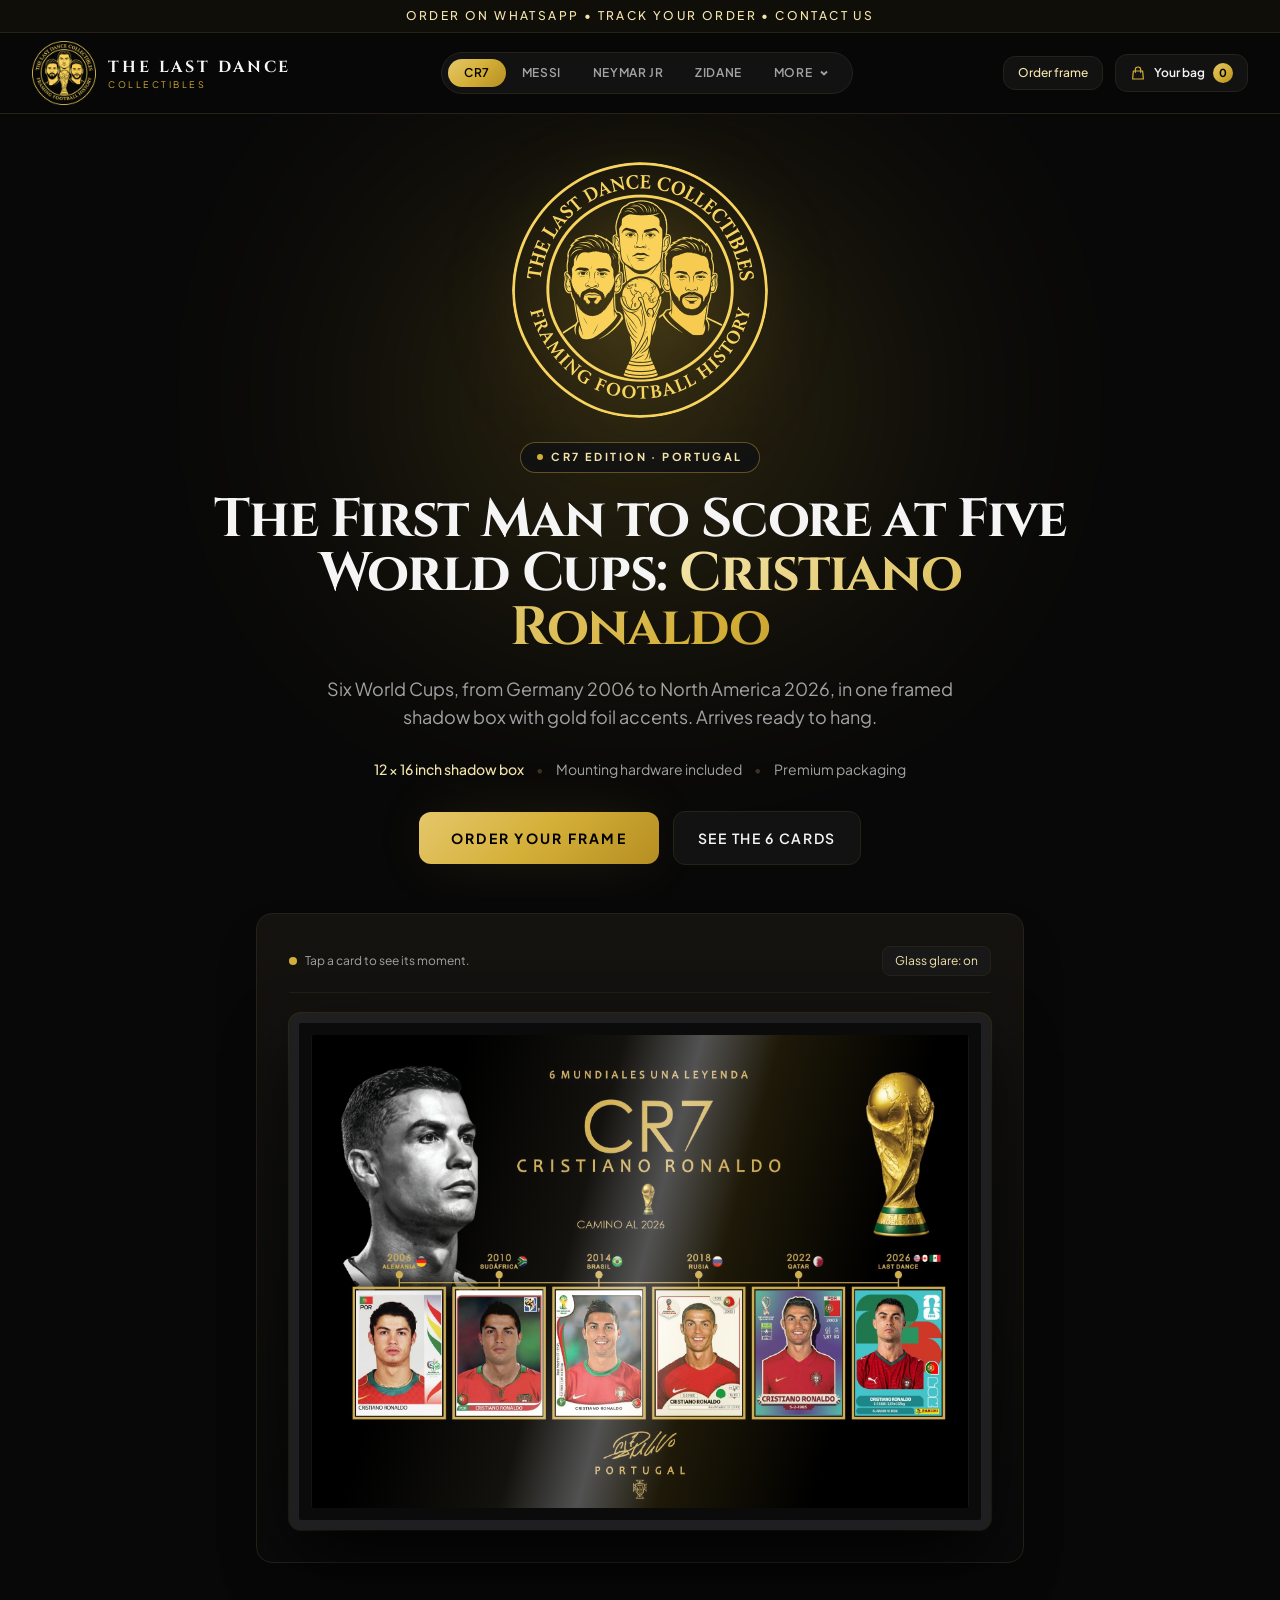
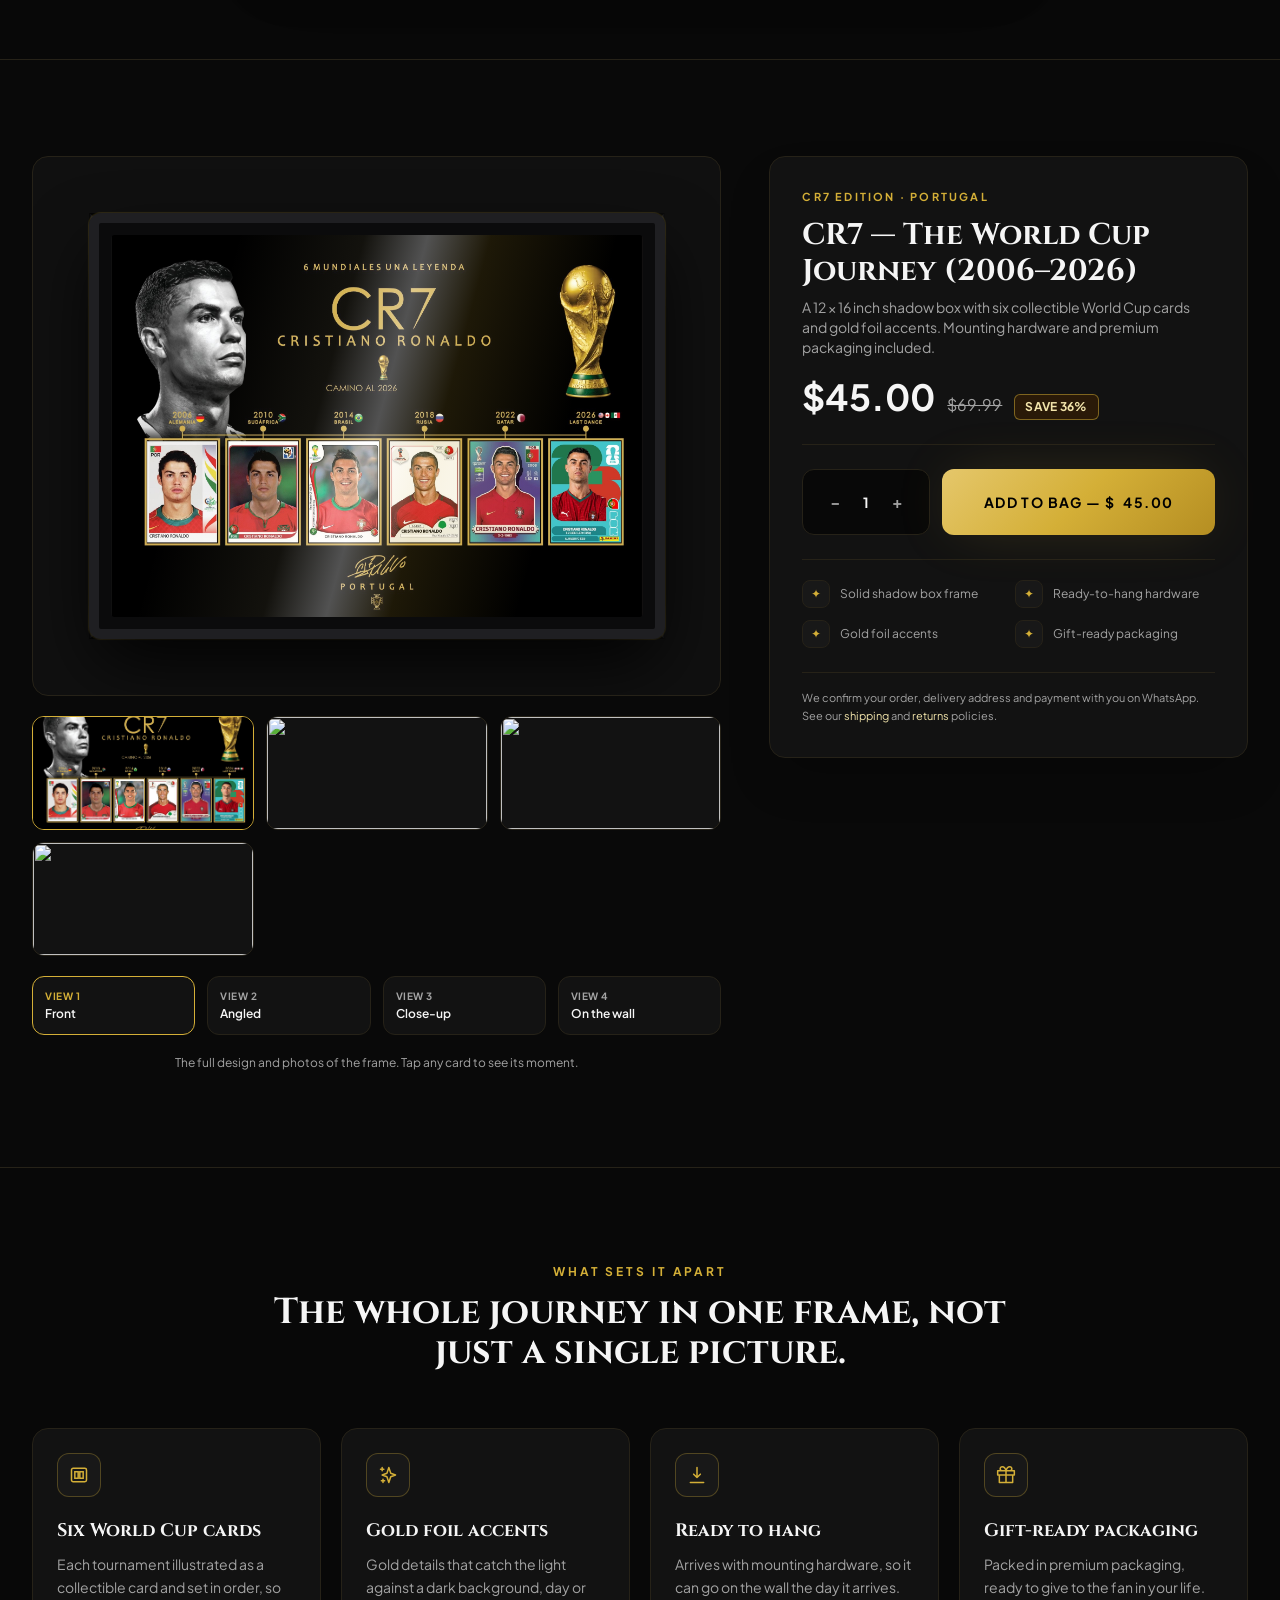
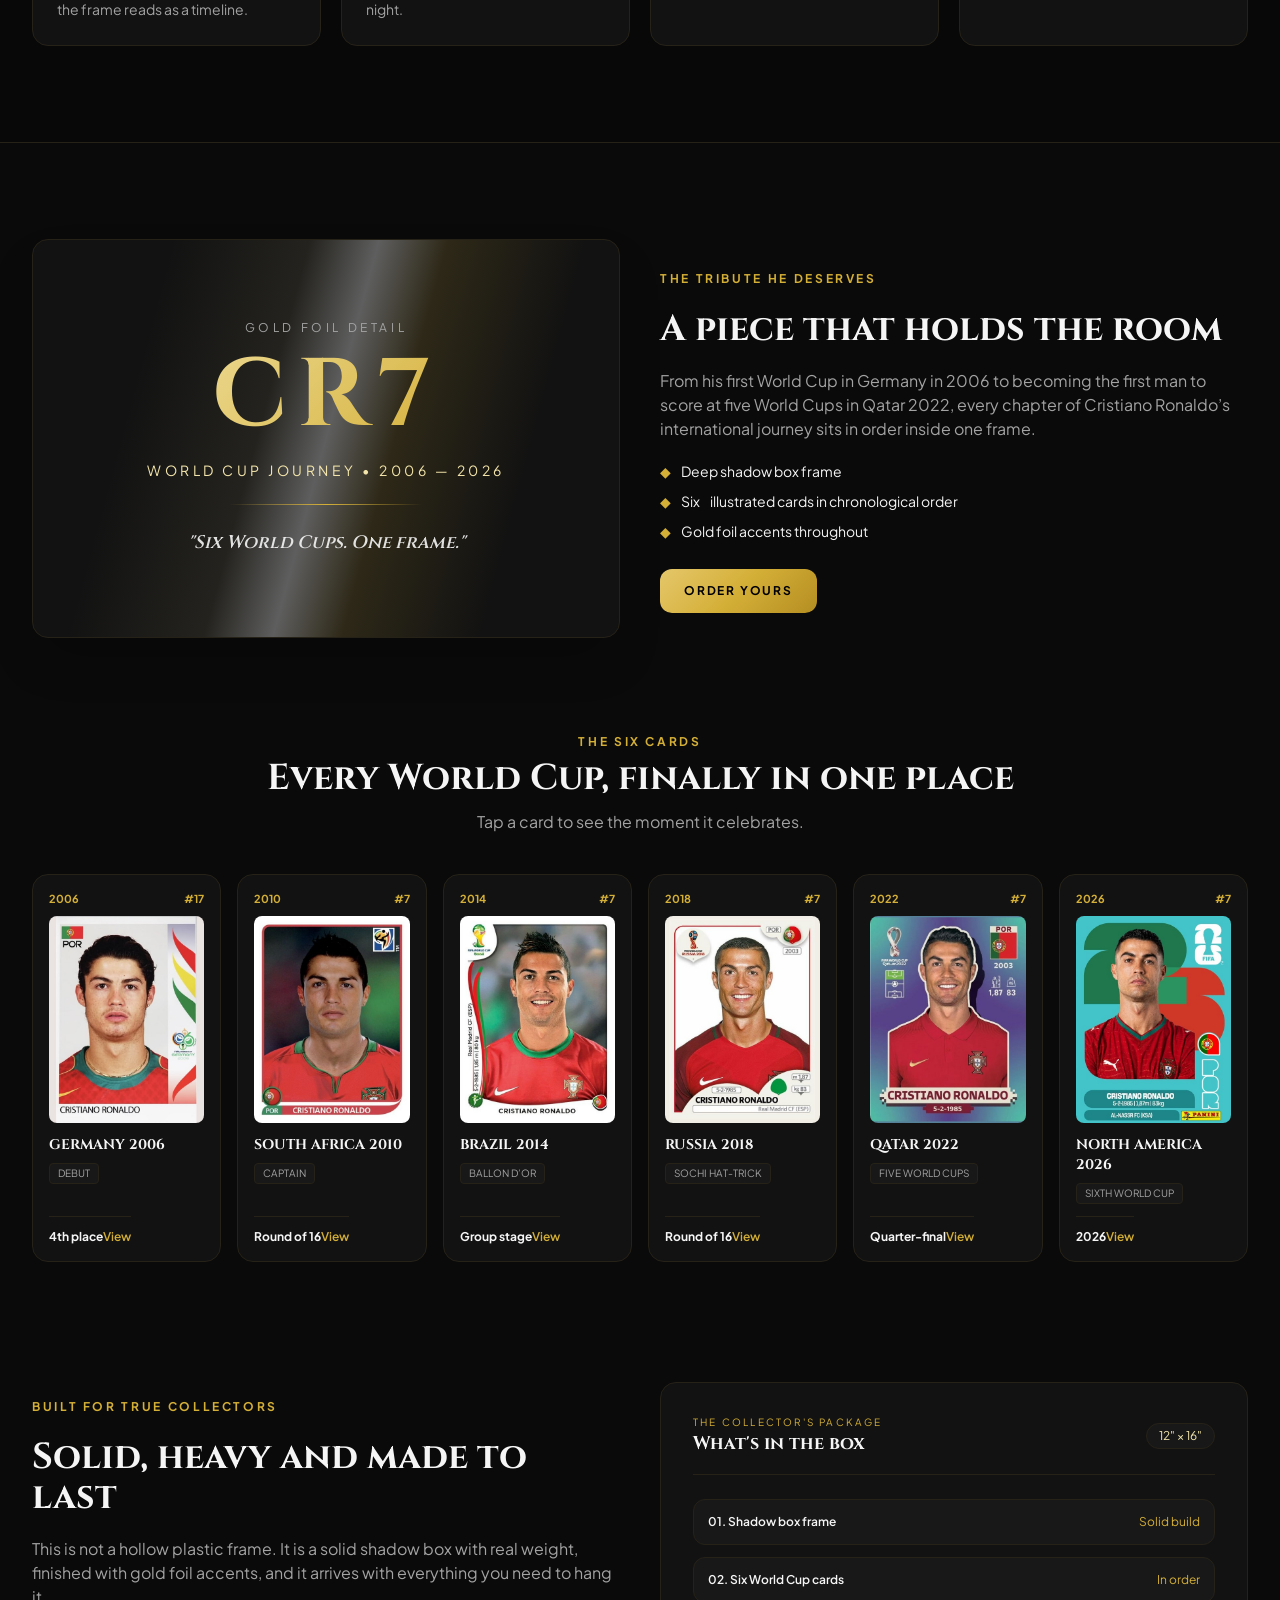
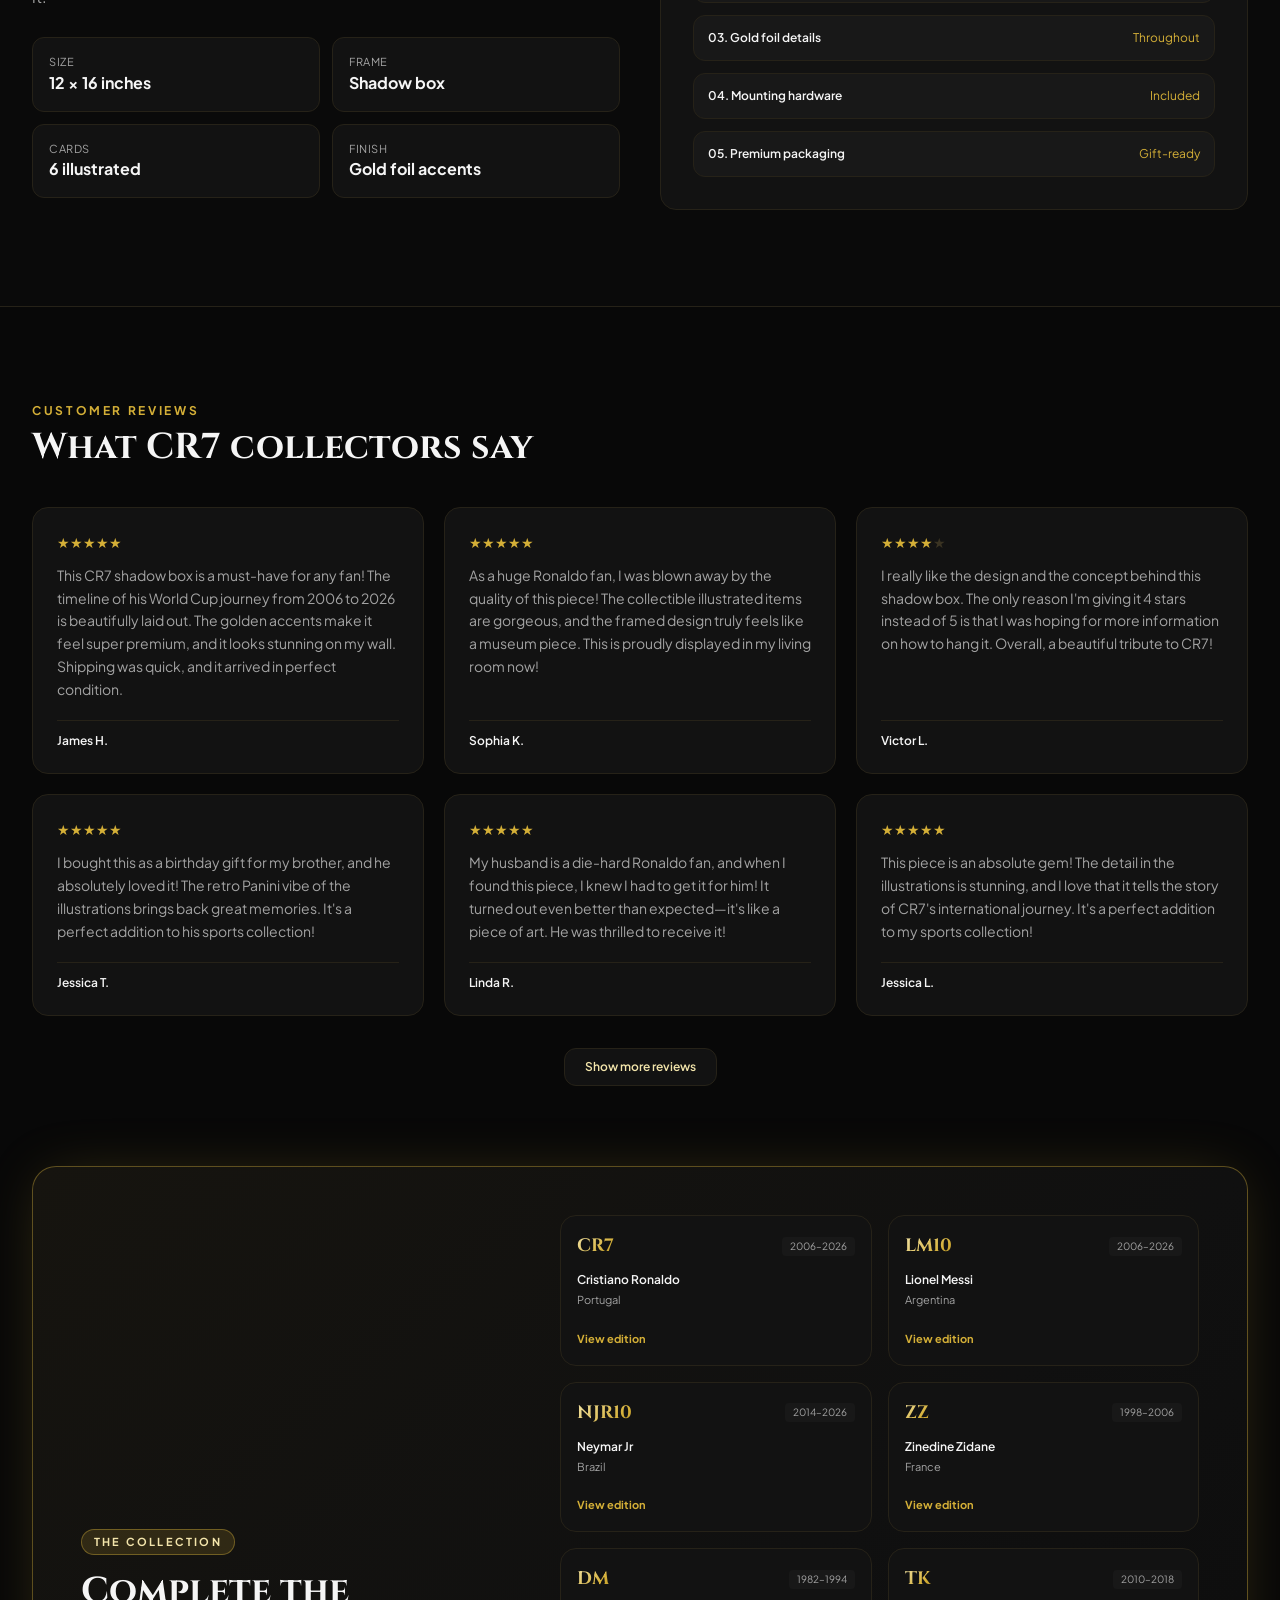
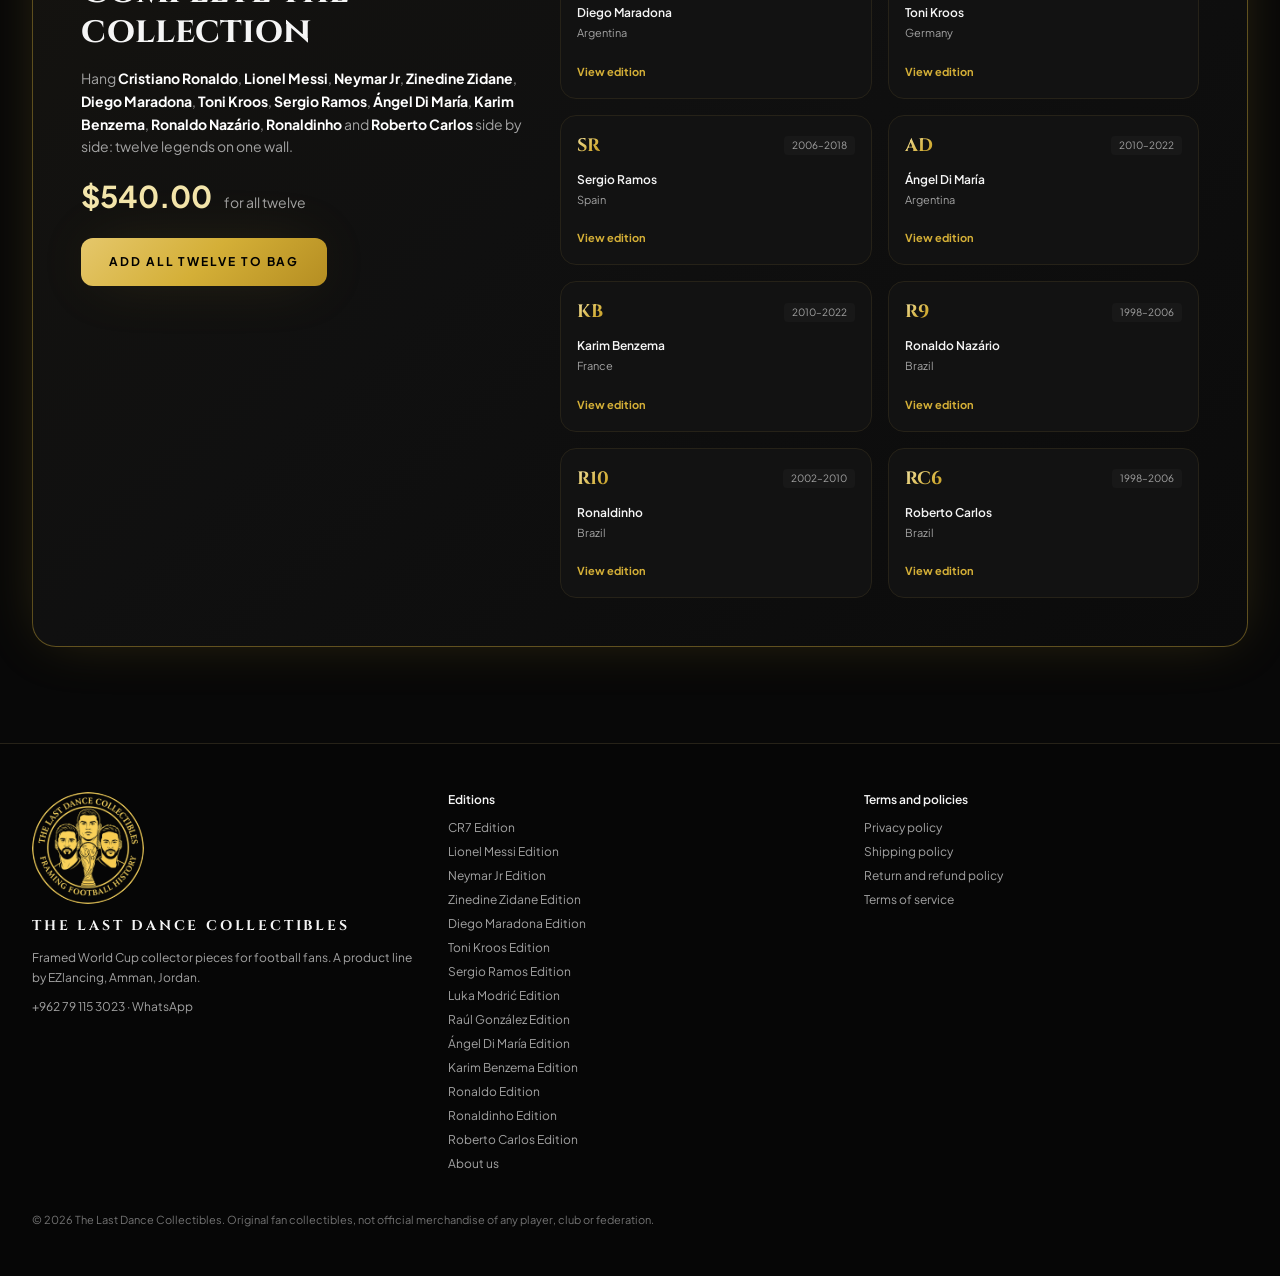
==== commit a64f7f99: "Posters are built from separate pieces that can each be replaced in the admin Each edition's frame n" ====
--- a/index.html
+++ b/index.html
@@ -25,6 +25,16 @@
     @font-face{font-family:'Cinzel';src:url('fonts/cinzel-latin-600-normal.woff2') format('woff2');font-weight:500 600;font-display:swap}
     @font-face{font-family:'Cinzel';src:url('fonts/cinzel-latin-700-normal.woff2') format('woff2');font-weight:700 900;font-display:swap}
     @font-face{font-family:'Plus Jakarta Sans';src:url('fonts/plus-jakarta-sans-latin-wght-normal.woff2') format('woff2');font-weight:200 800;font-display:swap}
+    @font-face{font-family:'Montserrat';src:url('fonts/montserrat-latin-wght-normal.woff2') format('woff2');font-weight:100 900;font-style:normal;font-display:swap}
+    @font-face{font-family:'Montserrat';src:url('fonts/montserrat-latin-ext-wght-normal.woff2') format('woff2');font-weight:100 900;font-style:normal;font-display:swap;unicode-range:U+0100-02BA,U+1E00-1EFF}
+    @font-face{font-family:'Montserrat';src:url('fonts/montserrat-latin-wght-italic.woff2') format('woff2');font-weight:100 900;font-style:italic;font-display:swap}
+    /* Poster built from layers: every image and text is a separate piece edited in the admin */
+    .poster{position:relative;width:100%;container-type:inline-size;background:#000 center/100% 100% no-repeat;overflow:hidden}
+    .poster > *{position:absolute;margin:0}
+    .poster img{display:block}
+    .poster .pt{display:flex;align-items:center;justify-content:center;white-space:nowrap;line-height:1}
+    .poster .pt.gold{background:linear-gradient(to right,#bf953f,#fcf6ba,#b38728,#fbf5b7,#aa771c);-webkit-background-clip:text;background-clip:text;color:transparent;-webkit-text-fill-color:transparent}
+    .poster .mono{filter:grayscale(1) contrast(1.15) brightness(.95);-webkit-mask-image:linear-gradient(to bottom,#000 82%,transparent);mask-image:linear-gradient(to bottom,#000 82%,transparent)}
     a:focus-visible,button:focus-visible{outline:2px solid #F3E5AB;outline-offset:3px}
     @media (prefers-reduced-motion: reduce){.foil-active .foil-shimmer-layer{animation:none}.frame-3d-wrapper{transition:none}}
 
@@ -739,9 +749,40 @@
     PLAYERS_DATA.cr7.photos = CR7_PHOTOS.slice();
 
 
+    // Poster built from layers (content/editions.json → poster). Positions are % of the poster; sizes are px on a 1000px-wide poster.
+    const num = (v, d = 0) => (isFinite(parseFloat(v)) ? parseFloat(v) : d);
+    const safeCss = v => String(v || '').replace(/[^#a-zA-Z0-9(),.%\s-]/g, '');
+    function layerSrc(p, L) {
+      const b = String(L.bind || '');
+      if (b === 'crest' && p.crest) return p.crest;
+      if (b === 'signature' && p.signatureImage) return p.signatureImage;
+      const m = b.match(/^card-(\d+)$/); if (m && p.cards[+m[1]] && p.cards[+m[1]].image) return p.cards[+m[1]].image;
+      return L.image || '';
+    }
+    function posterHTML(p, thumb = false) {
+      const P = p.posterSpec; if (!P) return '';
+      const box = L => `left:${num(L.x)}%;top:${num(L.y)}%;width:${num(L.w)}%;height:${num(L.h)}%`;
+      const parts = P.layers.filter(L => !L.hidden).map(L => {
+        if (L.type === 'text') {
+          const fam = L.font === 'Cinzel' ? "'Cinzel',serif" : "'Montserrat',sans-serif";
+          const col = L.gold ? '' : `color:${safeCss(L.color) || '#E6C566'};`;
+          return `<div class="pt${L.gold ? ' gold' : ''}" style="${box(L)};font-family:${fam};font-size:${num(L.size, 12) / 10}cqw;font-weight:${num(L.weight, 400)};font-style:${L.italic ? 'italic' : 'normal'};letter-spacing:${num(L.spacing) / 10}cqw;${col}">${esc(L.text)}</div>`;
+        }
+        const src = layerSrc(p, L); if (!src) return '';
+        const fx = L.effect ? `filter:${safeCss(L.effect)};` : '';
+        return `<img src="${esc(asset(src))}" alt="" ${thumb ? '' : 'loading="lazy"'} class="${L.mono ? 'mono' : ''}" style="${box(L)};object-fit:${L.fit === 'cover' ? 'cover' : 'contain'};object-position:${L.mono ? '50% 0%' : '50% 50%'};${fx}"/>`;
+      }).join('');
+      return `<div class="poster" role="img" aria-label="The ${esc(p.shortTitle)} design" style="aspect-ratio:${1 / num(P.ratio, 0.625)};${P.background ? `background-image:url('${esc(asset(P.background))}')` : ''}">${parts}</div>`;
+    }
+    // A card's clickable area: the poster layer showing its sticker when there is one, otherwise the card's own area
+    function cardArea(p, i) {
+      const L = p.posterSpec && p.posterSpec.layers.find(l => l.bind === `card-${i}` && !l.hidden);
+      return L ? [num(L.x), num(L.y), num(L.w), num(L.h)] : String(p.cards[i].area || '').split(',').map(Number);
+    }
+
     function artworkFrameHTML(p) {
       const spots = p.cards.map((card, i) => {
-        const a = String(card.area || '').split(',').map(Number);
+        const a = cardArea(p, i);
         if (a.length !== 4 || a.some(isNaN)) return '';
         return `<button type="button" onclick="openCardModal(${i})" aria-label="View the ${card.tournament} card"
           class="absolute rounded-sm transition-shadow hover:shadow-[0_0_0_2px_#F3E5AB,0_0_24px_rgba(212,175,55,.55)] focus-visible:shadow-[0_0_0_2px_#F3E5AB]"
@@ -756,7 +797,7 @@
         <span class="frame-face r"></span><span class="frame-face l"></span><span class="frame-face t"></span><span class="frame-face b"></span>
         <div class="relative w-full rounded-xl p-2 sm:p-3 ${outer} border-[6px] sm:border-[10px] shadow-museum-frame">
           <div class="relative overflow-hidden rounded ${foilGlareEnabled ? 'foil-active' : ''}">
-            <img src="${esc(asset(p.artwork))}" alt="The ${esc(p.shortTitle)} design" class="block w-full h-auto"/>
+            ${p.posterSpec ? posterHTML(p) : `<img src="${esc(asset(p.artwork))}" alt="The ${esc(p.shortTitle)} design" class="block w-full h-auto"/>`}
             <div class="foil-shimmer-layer" style="opacity:${foilGlareEnabled ? '1' : '0'}"></div>
             ${spots}
           </div>
@@ -928,7 +969,7 @@
       box.innerHTML = galleryItems(p).map((item, i) => `
         <button onclick="showPhoto(${i})" aria-label="${item.design ? 'Show the design' : item.video ? 'Play the video' : `Show photo ${i + 1}`}" class="relative rounded-xl overflow-hidden border ${i === activePhoto ? 'border-[#D4AF37]' : 'border-[#262218] hover:border-[#D4AF37]/50'} bg-[#121212] transition-colors">
           ${item.design
-            ? `<img src="${esc(asset(p.artwork))}" alt="" loading="lazy" class="w-full h-24 sm:h-28 object-cover"/>`
+            ? (p.posterSpec ? `<div class="w-full h-24 sm:h-28 flex items-center overflow-hidden pointer-events-none" aria-hidden="true">${posterHTML(p, true)}</div>` : `<img src="${esc(asset(p.artwork))}" alt="" loading="lazy" class="w-full h-24 sm:h-28 object-cover"/>`)
             : item.video
             ? `${p.poster ? `<img src="${esc(asset(p.poster))}" alt="" loading="lazy" class="w-full h-24 sm:h-28 object-cover opacity-70"/>` : '<div class="w-full h-24 sm:h-28"></div>'}
                <span class="absolute inset-0 flex items-center justify-center"><span class="w-10 h-10 rounded-full bg-gold-metallic text-black flex items-center justify-center text-sm" aria-hidden="true">▶</span></span>`
@@ -1302,6 +1343,8 @@
         p.video = e.video || ''; p.poster = e.video_poster || '';
         p.portrait = e.portrait || '';
         p.artwork = e.artwork || '';
+        p.posterSpec = (e.poster && Array.isArray(e.poster.layers) && e.poster.layers.length) ? e.poster : null;
+        if (p.posterSpec && !p.artwork) p.artwork = p.posterSpec.background || 'poster';
         p.crest = e.crest || '';
         p.signatureImage = e.signature_image || '';
         p.journey = e.journey === 'career' ? 'career' : 'worldcup';
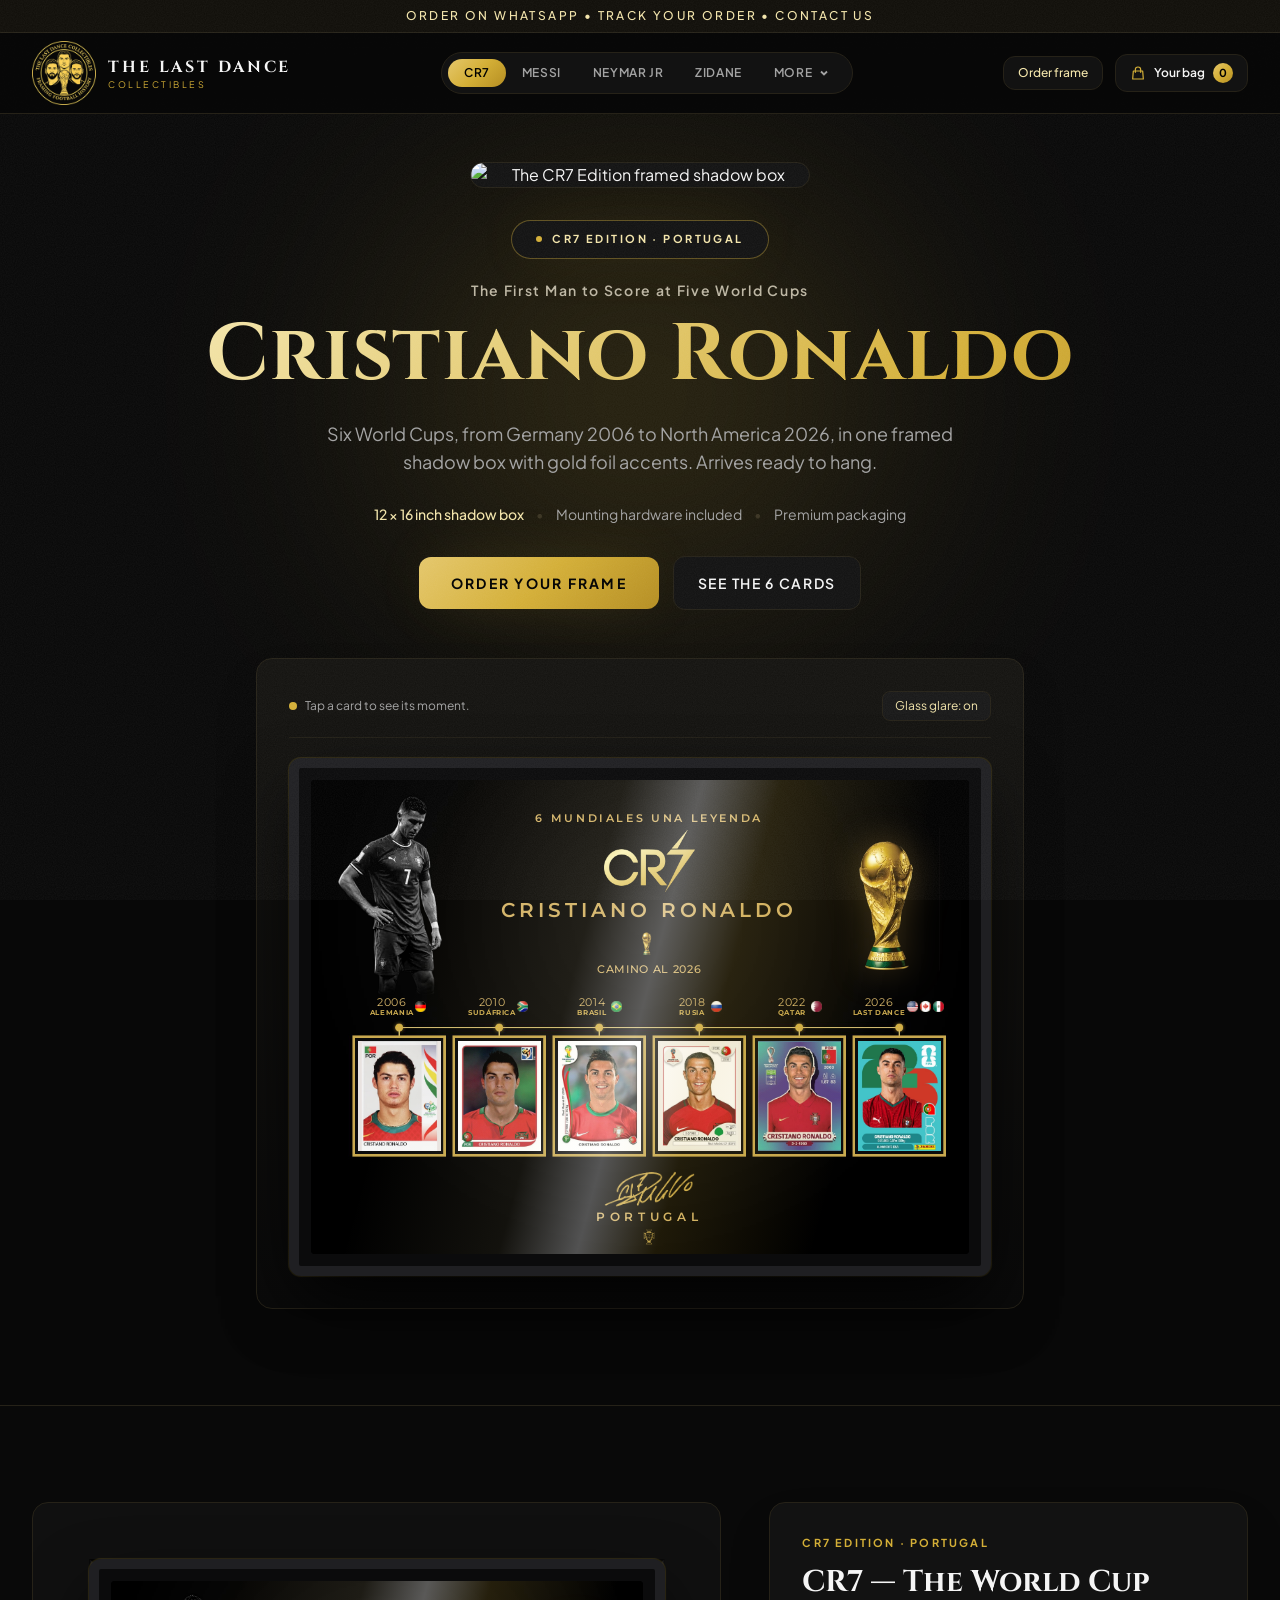
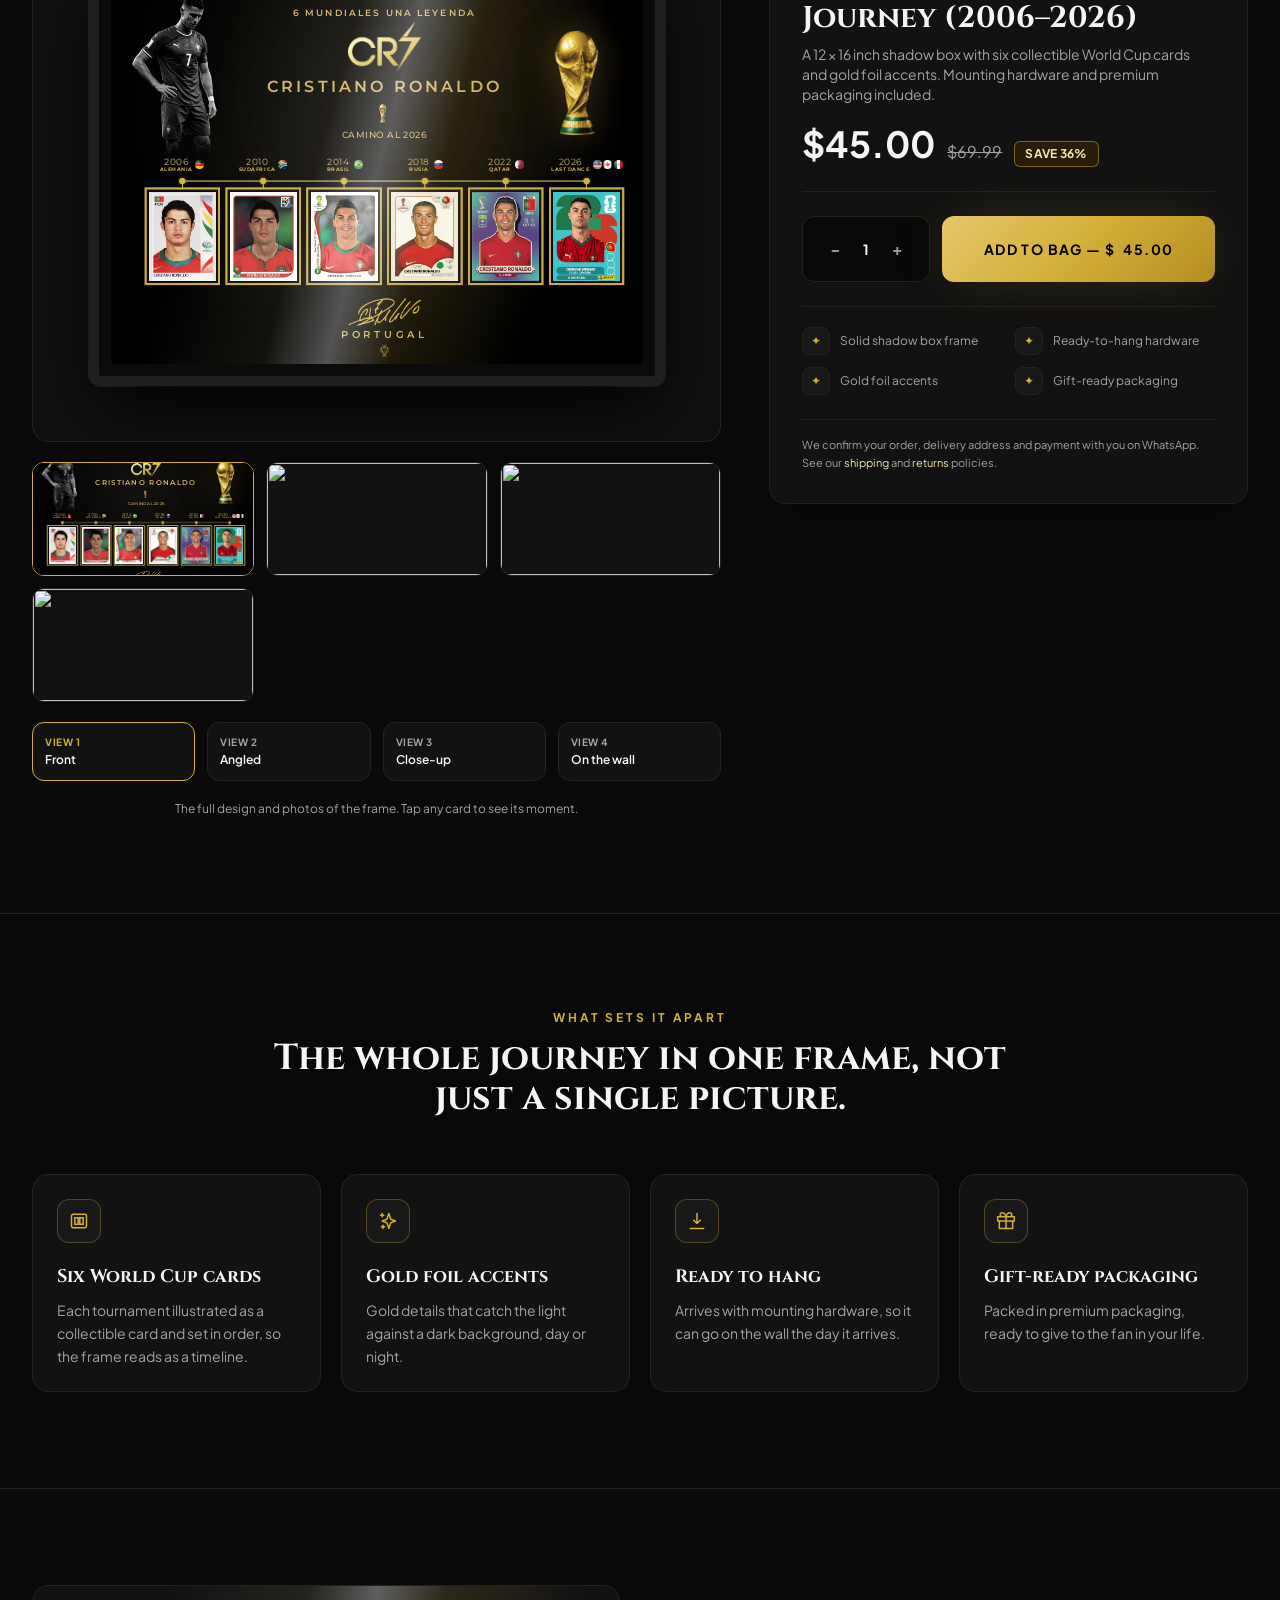
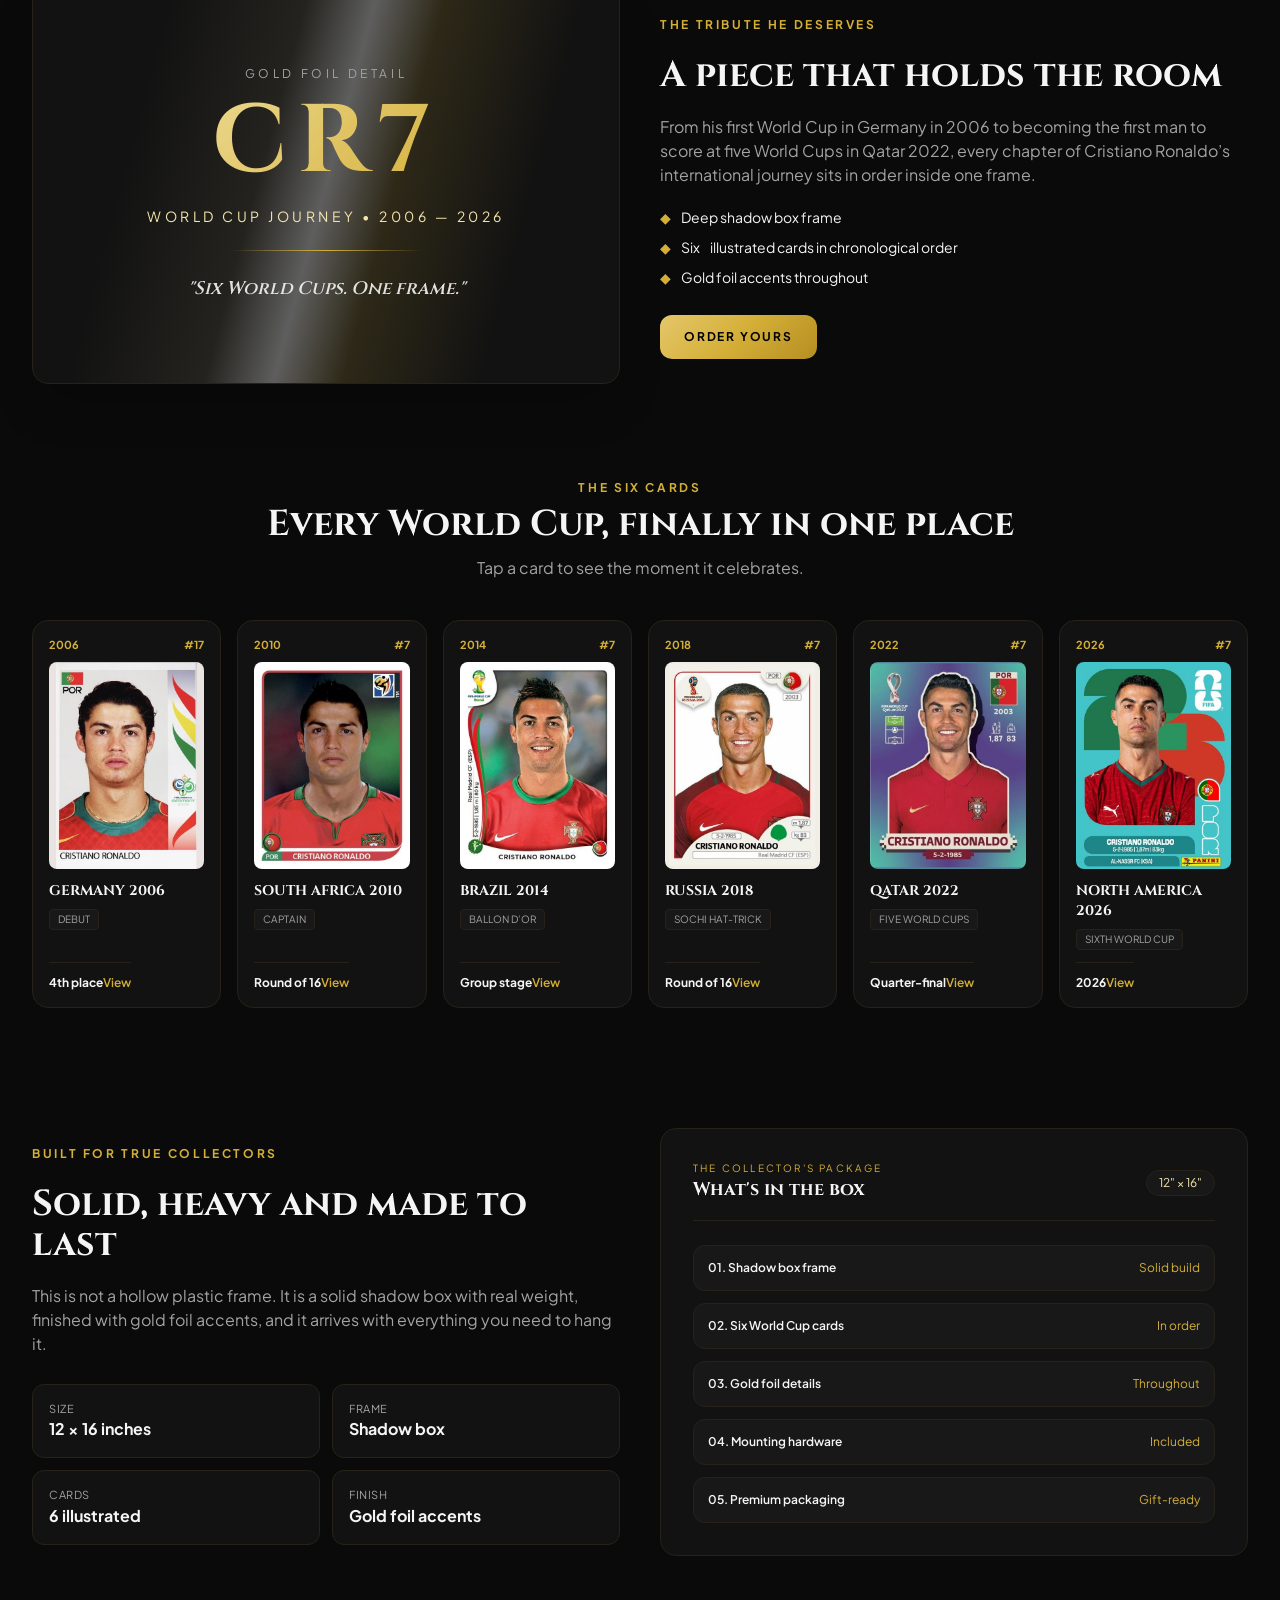
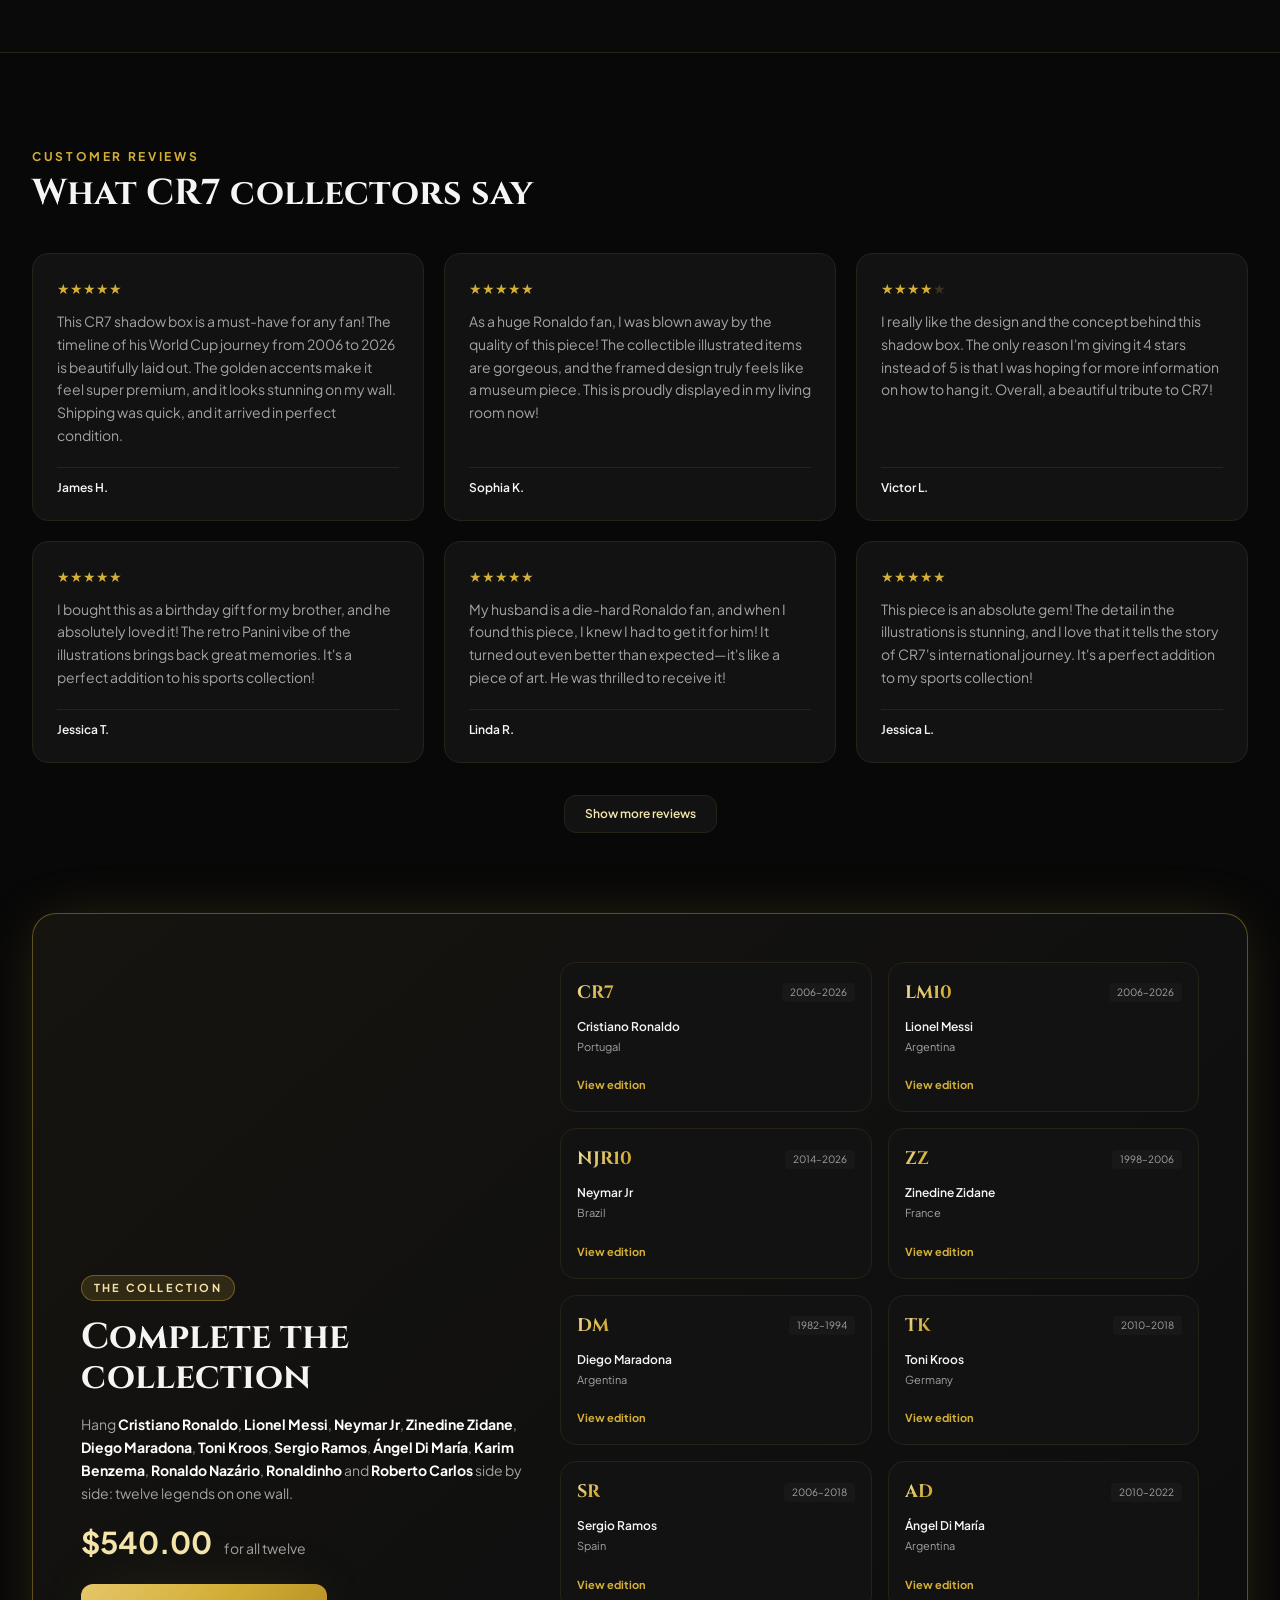
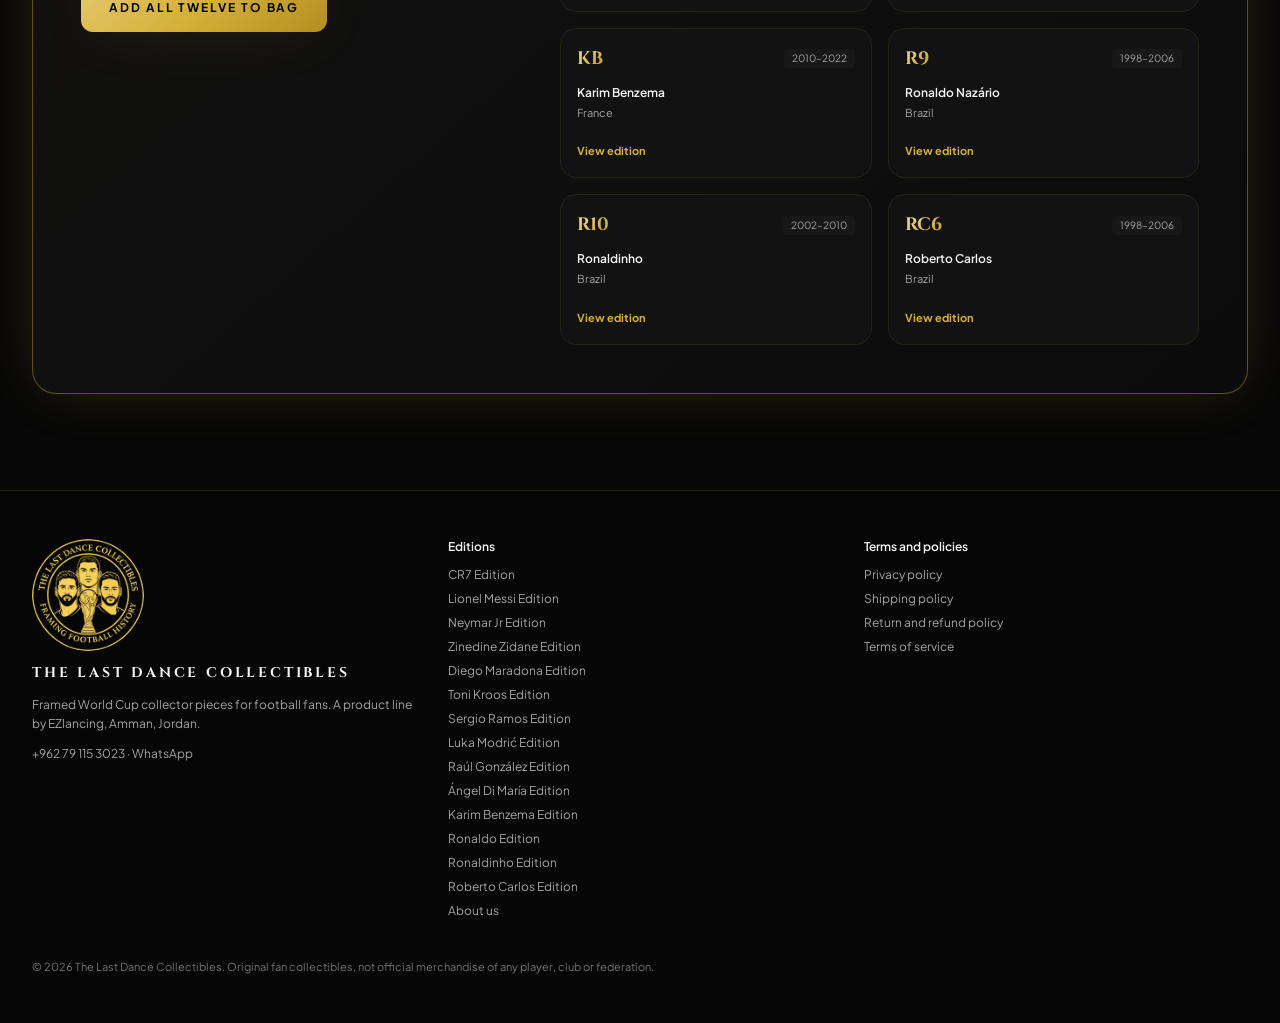
==== commit 36401bc8: "Hero: real product photo, eyebrow + big name headline, matte grain, roomier edition pill Co-Authored" ====
--- a/index.html
+++ b/index.html
@@ -44,6 +44,17 @@
       font-family: 'Plus Jakarta Sans', sans-serif;
       overflow-x: hidden;
     }
+    /* Hero headline: small tracked line above a big serif name */
+    .hero-eyebrow { display:block; font-family:'Plus Jakarta Sans',sans-serif; font-weight:600; font-size:13px; letter-spacing:.12em; line-height:1.6; color:#BDB6A3; max-width:36rem; margin:0 auto 14px; }
+    .hero-name { display:block; font-size:clamp(42px, 8vw, 80px); line-height:1.02; letter-spacing:.01em; }
+    .hero-name--long { font-size:clamp(30px, 5vw, 54px); line-height:1.14; }
+    .hero-product { width:min(100%, 300px); }
+    @media (min-width:640px){ .hero-eyebrow{font-size:14px} .hero-product{width:340px} }
+    /* Matte grain over the near-black background */
+    body::after {
+      content: ''; position: fixed; inset: 0; pointer-events: none; z-index: 30; opacity: .055;
+      background-image: url("data:image/svg+xml,%3Csvg xmlns='http://www.w3.org/2000/svg' width='160' height='160'%3E%3Cfilter id='n'%3E%3CfeTurbulence type='fractalNoise' baseFrequency='.9' numOctaves='2' stitchTiles='stitch'/%3E%3CfeColorMatrix values='0 0 0 0 1 0 0 0 0 1 0 0 0 0 1 0 0 0 .9 0'/%3E%3C/filter%3E%3Crect width='100%25' height='100%25' filter='url(%23n)'/%3E%3C/svg%3E");
+    }
 
     /* Metallic Gold Text & Gradients */
     .text-gold-gradient {
@@ -208,14 +219,17 @@
       <div id="hero-spotlight" class="pointer-events-none absolute top-10 left-1/2 -translate-x-1/2 w-[90vw] max-w-4xl h-[480px] rounded-full blur-[130px] opacity-25 transition-colors duration-700" style="background: radial-gradient(circle, #D4AF37 0%, transparent 70%);"></div>
 
       <div class="max-w-6xl mx-auto px-4 sm:px-6 lg:px-8 relative z-10 flex flex-col items-center text-center">
-        <img src="Logo.png" alt="The Last Dance Collectibles, framing football history" width="512" height="512" fetchpriority="high"
-             class="hero-logo w-40 h-40 sm:w-56 sm:h-56 lg:w-64 lg:h-64 rounded-full mb-6"/>
-        <div class="inline-flex items-center gap-2 px-4 py-1.5 rounded-full bg-[#121212] border border-[#D4AF37]/40 mb-5 shadow-gold-glow">
+        <img id="hero-logo" src="Logo.png" alt="The Last Dance Collectibles, framing football history" width="512" height="512"
+             class="hero-logo w-20 h-20 sm:w-24 sm:h-24 rounded-full mb-6"/>
+        <figure id="hero-product" class="hidden hero-product mx-auto mb-8">
+          <img id="hero-product-img" src="" alt="" fetchpriority="high" class="w-full rounded-2xl border border-[#262218] shadow-2xl bg-[#121212]"/>
+        </figure>
+        <div class="inline-flex items-center gap-2.5 px-6 py-2.5 rounded-full bg-[#121212] border border-[#D4AF37]/40 mb-5 shadow-gold-glow">
           <span class="w-1.5 h-1.5 rounded-full bg-[#D4AF37]"></span>
           <span id="hero-edition-badge" class="text-[11px] font-bold tracking-[0.22em] uppercase text-[#F3E5AB]">CR7 Edition · Portugal</span>
         </div>
 
-        <h1 id="hero-headline" class="font-serif text-3xl sm:text-5xl lg:text-[54px] font-bold tracking-tight leading-[1.14] max-w-4xl text-[#F5F5F5] mb-5">
+        <h1 id="hero-headline" class="font-serif font-bold tracking-tight max-w-4xl text-[#F5F5F5] mb-6">
           The Entire World Cup Legacy of <span class="text-gold-gradient">CR7</span>, Immortalized in Gold Foil for Your Wall
         </h1>
 
@@ -989,6 +1003,14 @@
       document.getElementById('gallery-frame-mount').innerHTML = hasPhotos(player) ? photoHTML(player) : buildShadowboxHTML(player, false);
     }
 
+    // Headline "Eyebrow line: <gold>Name</gold>" -> small tracked line above a big serif name
+    function heroHeadlineHTML(h) {
+      const m = String(h || '').match(/^([\s\S]*?):\s*(<span class="text-gold-gradient">[\s\S]*<\/span>)\s*$/);
+      if (!m) return `<span class="hero-name hero-name--long">${h}</span>`;
+      return `<span class="hero-eyebrow">${m[1]}</span>`
+           + `<span class="hero-name">${m[2]}</span>`;
+    }
+
     // Edition switcher
     function switchPlayer(playerKey, opts = {}) {
       if (!PLAYERS_DATA[playerKey] || PLAYERS_DATA[playerKey].status === 'hidden') playerKey = visibleKeys()[0] || 'cr7';
@@ -1001,7 +1023,11 @@
       styleTabs();
 
       document.getElementById('hero-edition-badge').textContent = `${p.shortTitle} · ${p.nation}`;
-      document.getElementById('hero-headline').innerHTML = p.heroHeadline;
+      document.getElementById('hero-headline').innerHTML = heroHeadlineHTML(p.heroHeadline);
+      const heroPhoto = real && Array.isArray(p.photos) ? p.photos.filter(Boolean)[0] : '';
+      document.getElementById('hero-product').classList.toggle('hidden', !heroPhoto);
+      document.getElementById('hero-logo').classList.toggle('hidden', !!heroPhoto);
+      if (heroPhoto) { const hi = document.getElementById('hero-product-img'); hi.src = heroPhoto; hi.alt = `The ${p.shortTitle} framed shadow box`; }
       document.getElementById('hero-subheadline').textContent = p.heroSubheadline;
       document.getElementById('hero-spotlight').style.background = `radial-gradient(circle, ${p.accentGlow} 0%, transparent 70%)`;
       document.getElementById('hero-frame-label').textContent = p.artwork ? 'Tap a card to see its moment.' : p.video ? '' : `Illustrated preview of the ${p.shortTitle}. Tap a card to see its moment.`;
